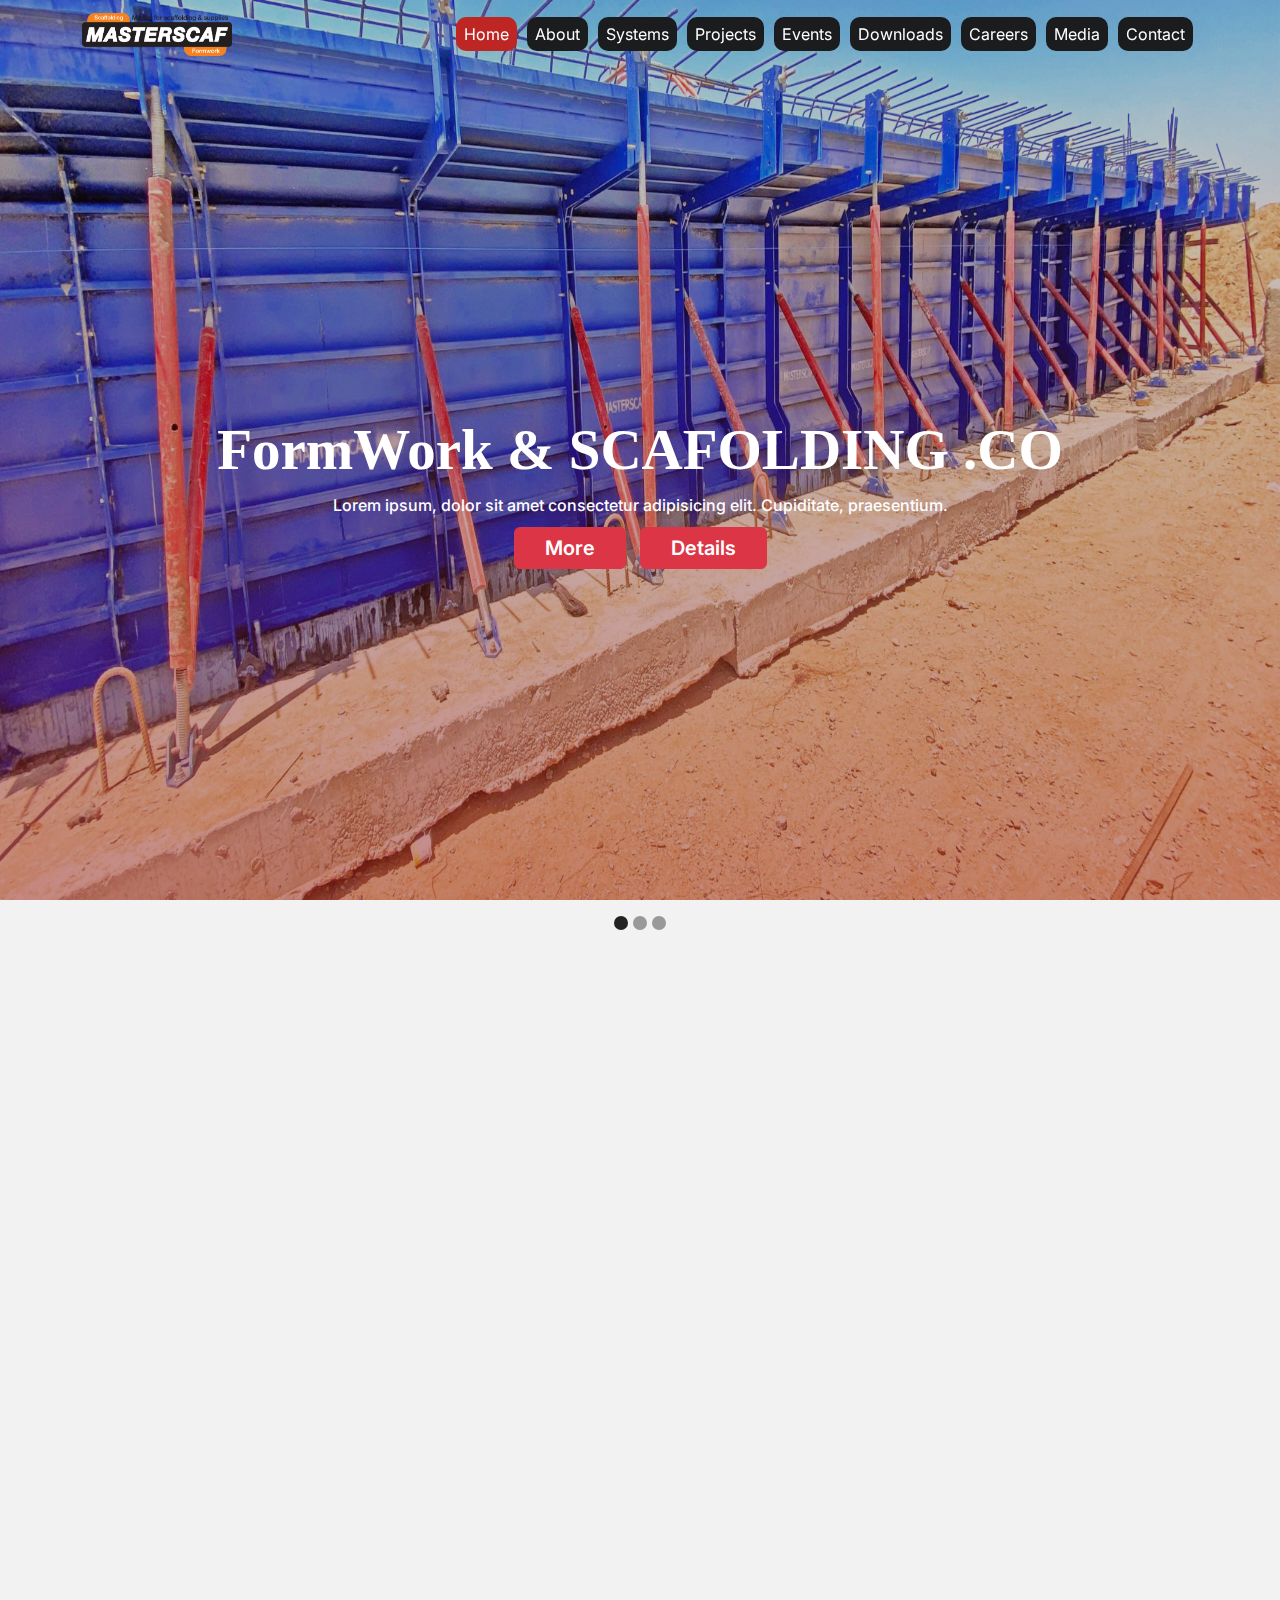
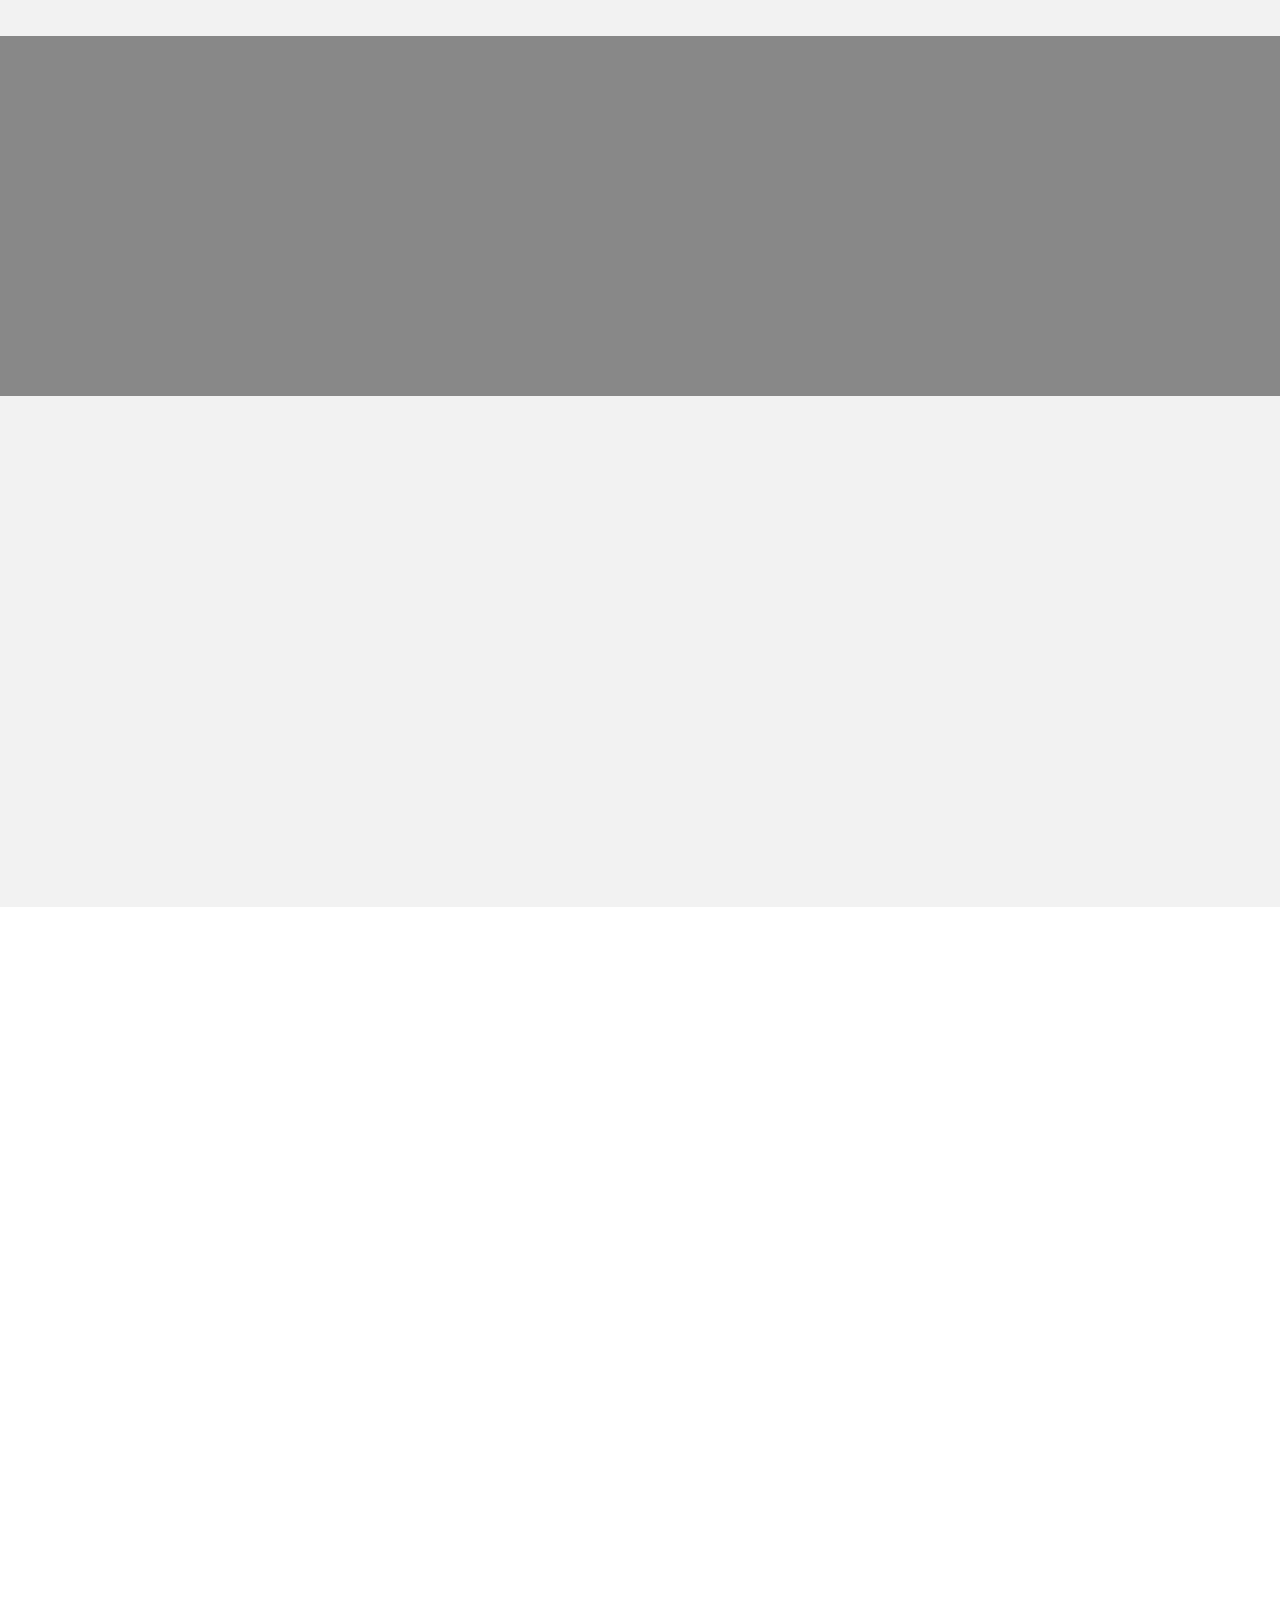
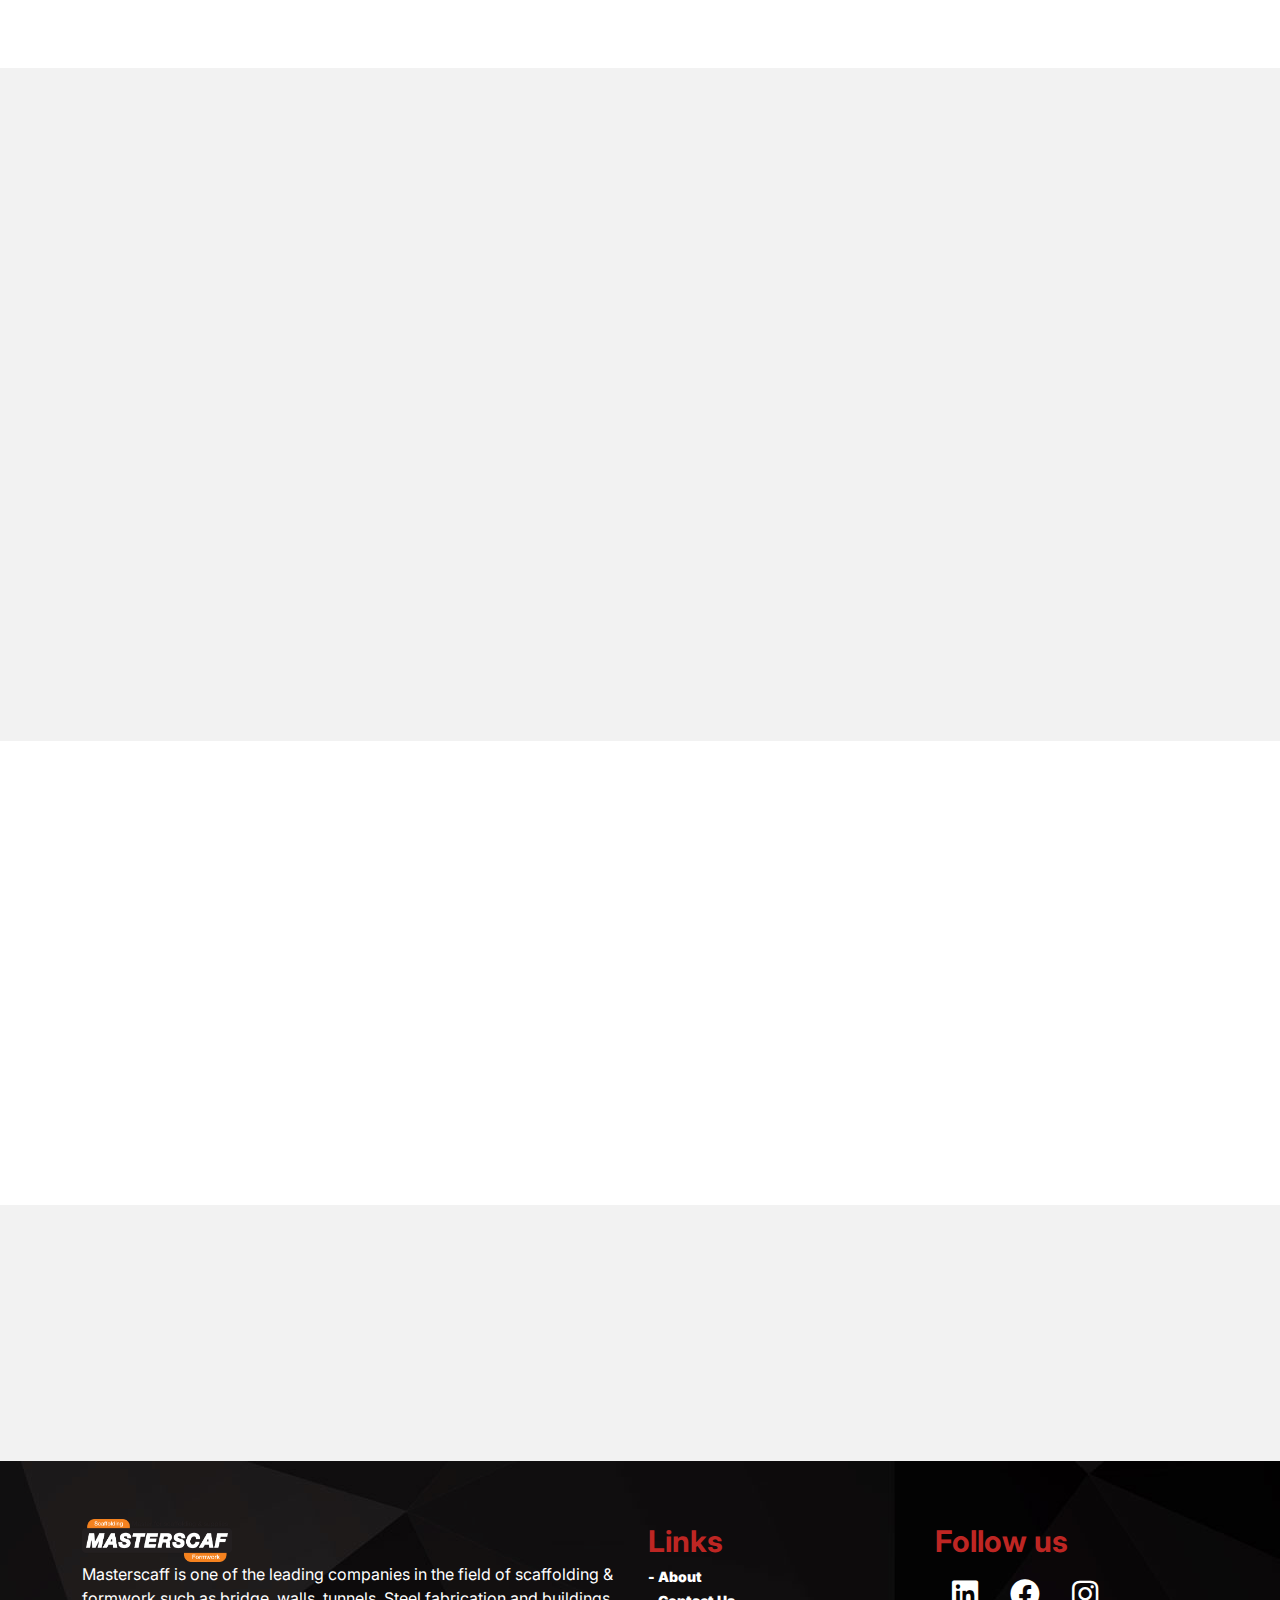
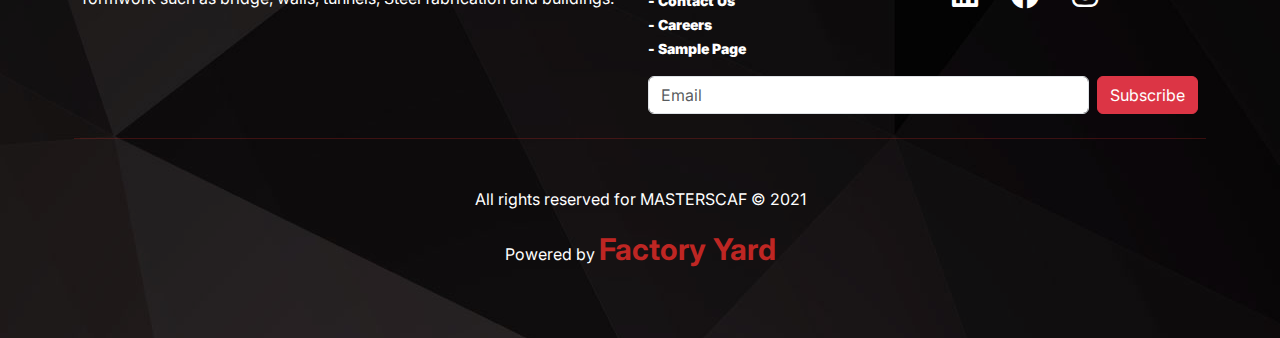
==== index.html @ 2e9b867d "first-" ====
<!DOCTYPE html>
<html lang="en">

<head>
  <meta charset="UTF-8" />

  <meta name="viewport" content="width=device-width, initial-scale=1.0" />

  <title>Masterscaff</title>
  <link rel="icon" href="image/logo.png">
  <link
    href="https://fonts.googleapis.com/css2?family=Amatic+SC:wght@400;700&family=Inter:wght@300;400;500;600;700;800&display=swap"
    rel="stylesheet" />
  <link rel="stylesheet" href="css/all.css" />
  <link rel="stylesheet" href="css/normaliz.css" />
  <link rel="stylesheet" href="css/skitter.css">
  <link rel="stylesheet" href="css/owl.carousel.css">
  <link rel="stylesheet" href="css/owl.theme.default.css">
  <link rel="stylesheet" href="css/animate.css">
  <link rel="stylesheet" href="css/bootstrap.min.css" />
  <link rel="stylesheet" href="css/hover-min.css">
  <link rel="stylesheet" href="https://cdnjs.cloudflare.com/ajax/libs/animate.css/4.1.1/animate.min.css" />

  <link rel="stylesheet" href="scss/index.css">

</head>

<body>
  <!-- ============ Navbar ================ -->

  <nav id="navbar"
    class="navbar navbar-expand-lg position-fixed start-0 end-0  wow animate__animated animate__fadeInDown  animate__slow"
    data-wow-duration="2s" data-wow-delay="0.0.5s">
    <div class="container">
      <a class="navbar-brand" href="index.html">
        <img src="image/logo.png" alt="logo" class="logo ">
      </a>
      <button class="navbar-toggler" type="button" data-bs-toggle="collapse" data-bs-target="#navbarSupportedContent"
        aria-controls="navbarSupportedContent" aria-expanded="false" aria-label="Toggle navigation">
        <span class=" "><i class="fa-solid fa-bars"></i></span>
      </button>
      <div class="collapse navbar-collapse" id="navbarSupportedContent">
        <ul class="navbar-nav ms-auto  mb-lg-0">
          <li class="nav-item">
            <a class="nav-link active bg-active" aria-current="page" href="#">Home</a>
          </li>
          <li class="nav-item">
            <a class="nav-link" href="about.html">About</a>
          </li>
          <li class="nav-item">
            <a class="nav-link" href="systems.html">Systems</a>
          </li>
          <li class="nav-item">
            <a class="nav-link" href="projects.html">Projects</a>
          </li>
          <li class="nav-item">
            <a class="nav-link" href="#">Events</a>
          </li>
          <li class="nav-item">
            <a class="nav-link" href="#">Downloads</a>
          </li>
          <li class="nav-item">
            <a class="nav-link" href="#">Careers</a>
          </li>
          <li class="nav-item">
            <a class="nav-link" href="#">Media</a>
          </li>
          <li class="nav-item">
            <a class="nav-link" href="contact.html">Contact</a>
          </li>


        </ul>

      </div>
    </div>
  </nav>

  <!-- ============ Header ================ -->
  <header>
    <div class="home">

      <div class="skitter skitter-large w-100 wow fadeIn " data-wow-delay="0.1s">
        <ul>
          <li>
            <a href="#cut"><img src="image/slider1.jpg" alt="slider1" class="cut " /></a>
            <div class="label_text py-5 ">
              <h3 class="text-white"> FormWork & SCAFOLDING .CO</h3>
              <span>Lorem ipsum, dolor sit amet consectetur adipisicing elit. Cupiditate, praesentium.</span>
              <div class="btns">
                <button class="btn btn-danger">More</button>
                <button class="btn btn-danger">Details</button>
              </div>

            </div>
          </li>
          <li>
            <a href="#swapBlocks"><img src="image/slider2.jpg" class="swapBlocks" alt="slider2" /></a>
            <div class="label_text py-5">
              <h3 class="text-white">FormWork & SCAFOLDING .CO</h3>
              <span>Lorem ipsum, dolor sit amet consectetur adipisicing elit. Cupiditate, praesentium.</span>
              <div class="btns">
                <button class="btn btn-danger">More</button>
                <button class="btn btn-danger">Details</button>
              </div>
            </div>
          </li>
          <li>
            <a href="#swapBarsBack"><img src="image/slider3.jpg" class="swapBarsBack" alt="slider3" /></a>
            <div class="label_text py-5">
              <h3 class="text-white">FormWork & SCAFOLDING .CO</h3>
              <span>Lorem ipsum, dolor sit amet consectetur adipisicing elit. Cupiditate, praesentium.</span>
              <div class="btns">
                <button class="btn btn-danger">More</button>
                <button class="btn btn-danger">Details</button>
              </div>
            </div>
          </li>
        </ul>
      </div>
    </div>
  </header>

  <!-- ============ About ================ -->
  <section class="about">
    <div class="container">
      <div class="row">
        <div class="col-lg-7 wow slideInLeft">
          <div class="about-info shadow  wow animate__animated animate__fadeInTopLeft  animate__slow ">
            <div class=" about-title my-5">

              <h4 class="">FORMWORK & SCAFFOLDING </h4>
              <h4>MASTERSCAF CO.</h4>
            </div>
            <p> Masterscaff is one of the leading companies in the field of scaffolding & formwork such as bridge,
              walls,
              tunnels, Steel fabrication and buildings. Masterscaff was established since 1998 and focus on meeting the
              demands of customers and construction companies of scaffolding and & formwork . Masterscaff is always keen
              on
              quality in its products as it is certified as a quality certificate.
              Scope of Work : Design, Development, Manufacture and installation of shuttering and formwork. Design,
              Development and prefabrication of steel buildings. Development Manufacture and installation of storage
              system,
              shoring and scaffolding. Renting of formwork, shoring and scaffolding and all
              scaffolding and accessories</p>
          </div>
        </div>
        <div
          class=" col-lg-5 d-flex justify-content-center align-items-center wow animate__animated animate__fadeInTopRight animate__slow ">
          <div class=" image hvr-wobble-to-top-right ">
            <div class=" before-img">

              <img src="image/about.jpg" alt="polivardo Buliging " class="w-100 ">
            </div>
          </div>
        </div>
      </div>
    </div>
    <!-- details -->

    <div class="details">
      <div class="details-layout">

        <div class="container">

          <div class="row g-3 ">
            <div
              class="col-12 col-6 col-md-3  text-center wow animate__animated animate__rotateInDownLeft  animate__slow ">
              <div class="details-info hvr-wobble-vertical">
                <i class="fa-solid fa-diagram-project hvr-wobble-vertical"></i>
                <span class="num" data-val="1500">000</span>
                <p>Projects</p>
              </div>
            </div>

            <div class="col-12 col-6 col-md-3  text-center wow animate__animated animate__fadeInDown  animate__slow ">
              <div class="details-info hvr-wobble-vertical  ">
                <i class="fa-regular hvr-wobble-vertical fa-building"></i> <span class="num" data-val="250"></span>
                <p>Clients</p>
              </div>
            </div>

            <div class="col-12 col-6 col-md-3  text-center wow animate__animated animate__fadeInDown  animate__slow ">
              <div class="details-info hvr-wobble-vertical">
                <i class="fa-solid fa-calendar-days hvr-wobble-vertical"></i> <span class="num" data-val="15"></span>
                <p>Events</p>
              </div>
            </div>


            <div
              class="col-12 col-6 col-md-3  text-center wow animate__animated animate__rotateInDownRight  animate__slow ">
              <div class="details-info hvr-wobble-vertical">
                <i class="fa-solid fa-code hvr-wobble-vertical"></i>
                <span class="num" data-val="400"></span>
                <p>workers</p>
              </div>
            </div>


          </div>
        </div>



      </div>


    </div>
    <!-- end details -->
    <div class="info">
      <div class="container">
        <div class="row gy-2">
          <div class="col-lg-6 my-2  wow animate__animated animate__zoomInLeft  animate__slow">
            <div class="card">

              <div class="circle"></div>
              <div class="circle"></div>
              <div class="card-inner">
                <img src="image/info.jpg " class="w-100 rounded-circle" alt="">
              </div>
            </div>


          </div>

          <div class="col-lg-6 wow animate__animated animate__zoomInRight  animate__slow">
            <div class="detalis-info">
              <h4> CHAIRMAN MESSAGE </h4>
              <p>Masterscaff was established in 1998 and was working in the field of scaffolding only and with Light
                frame
                system, then the Cuplock system was developed and in 2005 Shorbrace system was introduced, through
                which
                bridges projects are worked.
                In 2009, the metal formwork system was introduced, which is represented in the systems of walls,
                slaps,
                columns and bridges system in general to meet the needs of the market</p>
              <span>DR.MOHAMED MANSOUR</span>

            </div>
          </div>
        </div>
      </div>

    </div>
  </section>





  <!-- ============ sectio-project ================ -->

  <section class="sectio-project">
    <div class="container">
      <div class="heading p-5 wow heartBeat">

        <h1 class="specail_h1 wow swing  " data-wow-delay="0.7">OUR <span class="bg-heaing">PROJECTS</span> </h1>
      </div>
      <div class="row g-2">
        <div class="col-md-6  col-lg-4  ">
          <div
            class="image  position-relative overflow-hidden rounded-5 wow animate__animated animate__fadeInTopLeft animate__slow">
            <div class="layout">
              <p> polivardo Buliging </p>
            </div>
            <img src="image/1.jpg " class="w-100 rounded-2 img" alt="polivardo Buliging    ">
          </div>
        </div>

        <div class="col-md-6  col-lg-4 ">
          <div
            class="image position-relative overflow-hidden rounded-5  wow animate__animated animate__zoomInDown animate__slow">
            <div class="layout">
              <p> polivardo Buliging </p>
            </div>
            <img src="image/2.jpg " class="w-100 rounded-2 img" alt="polivardo Buliging      ">
          </div>
        </div>


        <div class="col-md-6  col-lg-4 ">
          <div
            class="image position-relative overflow-hidden rounded-5 wow animate__animated animate__fadeInTopRight animate__slow">
            <div class="layout">
              <p> Aure Project CFC </p>
            </div>
            <img src="image/3.jpg " class="w-100 rounded-2 img" alt="Aure Project CFC  ">
          </div>
        </div>



        <div class="col-md-6  col-lg-4 ">
          <div
            class="image position-relative overflow-hidden rounded-5 wow animate__animated animate__slideInLeft animate__slow">
            <div class=" layout">
              <p> CBd in New Adminstarative </p>
            </div>
            <img src="image/4.jpg " class="w-100 rounded-2 img" alt="CBd in New Adminstarative    ">
          </div>
        </div>


        <div class="col-md-6  col-lg-4 wow animate__animated animate__zoomInDown animate__slow">
          <div class="image position-relative ">
            <div class="layout">
              <p> New Admiministarative</p>
            </div>
            <img src="image/5.jpg " class="w-100 rounded-2 img" alt="New Admiministarative   ">
          </div>
        </div>

        <div class="col-md-6  col-lg-4 ">
          <div class="image position-relative overflow-hidden rounded-5">
            <div class="layout">
              <p> Abu Rawash Water </p>
            </div>
            <img src="image/6.jpg "
              class="w-100 rounded-2 img wow animate__animated animate__slideInRight animate__slow"
              alt="Abu Rawash Water     " data-wow-delay="0.5s">
          </div>
        </div>
      </div>
    </div>

    <div
      class="infoo d-none d-flex align-items-center justify-content-center position-fixed bg-dark bg-opacity-50 top-0 bottom-0 start-0 end-0">
      <div class="imgHtml p-1 position-relative imgHtml d-flex justify-content-between align-items-center">
        <i class="close fa-solid fa-xmark position-absolute top-0 end-0 p-2"></i>
        <i class="left fa-solid fa-left-long"></i>
        <i class="right fa-solid fa-right-long"></i>
      </div>
    </div>
  </section>

  <!-- ============ Events ================ -->

  <section class="sectio-event">
    <div class="container">
      <div class="heading p-5">

        <h1 class="specail_h1 wow swing  " data-wow-delay="0.7">OUR <span class="bg-heaing">EVENTS</span></h1>
      </div>
      <div class="row">
        <div class="col-md-4 mb-5   ">
          <div class="box-event wow slideInLeft " data-wow-delay="0.5s">
            <div class="image">
              <img src="image/Events1.jpg" alt="Big5 Egypt 2019  " class="img-fluid">
            </div>
            <div class="text-port p-4">
              <h5>Big5 Egypt 2019</h5>
              <a href="#">Read More</a>

            </div>


          </div>
        </div>
        <div class="col-md-4 mb-5  wow bounceInDown " data-wow-delay="0.5s">
          <div class="box-event  ">
            <div class="image">
              <img src="image/Events2.jpg" alt="Big5 Kenya 2019   " class="img-fluid">
            </div>
            <div class="text-port p-4">
              <h5>Big5 Kenya 2019</h5>
              <a href="#">Read More</a>

            </div>
          </div>
        </div>
        <div class="col-md-4 mb-5  ">
          <div class="box-event  wow slideInRight " data-wow-delay="0.5s">
            <div class=" image">
              <img src="image/Events3.jpg" alt="Big5 Kenya 2019   " class="img-fluid">
            </div>
            <div class="text-port p-4">
              <h5> Egypt Petr 2020</h5>
              <a href="#">Read More</a>

            </div>
          </div>
        </div>



      </div>
    </div>
  </section>



  <!-- ============ Clients ================ -->

  <section class="clients">

    <div class="container py-5 ">
      <div class="heading p-5">

        <h1 class="specail_h1 wow swing  " data-wow-delay="0.7">OUR <span class="bg-heaing">CLIENTS</span></h1>
      </div>
      <div class="owl-carousel wow animate__animated animate__zoomIn animate__slow " data-wow-delay="0.5s">
        <div class="item  p-2 ">
          <img src="image/cam1.jpg" class="w-50" alt="clients">
        </div>
        <div class="item  p-2">
          <img src="image/cam2.png" class="w-50" alt="clients">
        </div>
        <div class="item  p-2">
          <img src="image/cam3.png" class="w-50" alt="clients">
        </div>
        <div class="item  p-2">
          <img src="image/cam4.jpg" class="w-50" alt="clients">
        </div>
        <div class="item p-2 ">
          <img src="image/cam5.jpg" class="w-50" alt="clients">
        </div>

      </div>
    </div>
  </section>

  <!-- ============ Contact ================ -->
  <div class="contact">
    <div class="container">
      <div class="row g-4">
        <div class="col-md-6 wow fadeIn " data-wow-delay="0.5s">
          <div class="d-flex align-items-center bg-white p-2">
            <div class="icon mx-1">
              <i class="fa-solid fa-location-dot"></i>
            </div>
            <span class="mx-3">Industrial Obour city Zone B,C No 27001, Cairo , Egypt</span>

          </div>
        </div>
        <div class="col-md-6 wow slideInRight " data-wow-delay="0.5s">
          <div class="d-flex align-items-center bg-white p-2">
            <div class="icon mx-1">
              <i class="fa-brands fa-whatsapp"></i>
            </div>
            <span class="mx-3">01066653500</span>

          </div>
        </div>
        <div class="col-md-6 wow slideInLeft " data-wow-delay="0.5s">
          <div class="d-flex align-items-center bg-white p-2">
            <div class="icon mx-1">
              <i class="fa-solid fa-phone"></i>
            </div>
            <span class="mx-3">01066653500</span>

          </div>
        </div>
        <div class="col-md-6 wow fadeIn " data-wow-delay="0.5s">
          <div class="d-flex align-items-center bg-white p-2">
            <div class="icon mx-1">
              <i class="fa-regular fa-envelope"></i>
            </div>
            <a href="mailto.info@masterscaf.com
            marketing@masterscaf.com" class="mx-3">infomasterscaf.com
              marketingmasterscaf.com </a>

          </div>
        </div>
      </div>
    </div>
  </div>

  <!-- ============ Footer ================ -->
  <footer>
    <div class="layout">
      <div class="container">
        <div class="row g-3 row-footer">
          <!--  -->
          <div class="col-md-6  py-2">
            <div class="text">
              <img src="image/logo.png" class="logo" alt="">
              <p>Masterscaff is one of the leading companies in the field of scaffolding & formwork such as bridge,
                walls,
                tunnels, Steel fabrication and buildings.</p>

            </div>
          </div>
          <!--  -->
          <div class="col-md-6  py-2">
            <div class="row  ">
              <!--  -->
              <div class="col-6">
                <span>Links</span>

                <div class="col-12">

                  <a href="#"> - About</a>
                </div>
                <div class="col-12">

                  <a href="#"> - Contact Us</a>
                </div>
                <div class="col-12">

                  <a href="#"> - Careers</a>
                </div>
                <div class=" col-12">
                  <a href="#"> - Sample Page</a>

                </div>
              </div>
              <!--  -->
              <div class="col-6">
                <span> Follow us</span>
                <div class="social d-flex justify-content-center flex-column">
                  <div class="all-social d-flex ">
                    <div class="icon">
                      <i class="fa-brands fa-linkedin"></i>
                    </div>
                    <div class="icon">
                      <i class="fa-brands fa-facebook"></i>
                    </div>
                    <div class="icon">
                      <i class="fa-brands fa-instagram"></i>
                    </div>
                  </div>
                </div>
              </div>
              <!--  -->
              <div class="d-flex gap-2 my-3">
                <input type="email" placeholder="Email" class="form-control">
                <button class="btn btn-danger ">Subscribe</button>
              </div>
            </div>
          </div>
        </div>
        <!-- =======////========= -->
        <div class="row mt-5 text-center">
          <p>All rights reserved for MASTERSCAF © 2021</p>
          <p> Powered by <span class="bg-heaing">Factory Yard </span> </p>
        </div>
      </div>
    </div>
  </footer>
  <script src="JS/code.jquery.com_jquery-3.7.0.min.js"></script>
  <script src="JS/bootstrap.bundle.min.js"></script>
  <script src="JS/owl.carousel.min.js"></script>
  <script src="JS/jquery.easing.1.3.js"></script>
  <script src="JS/jquery.skitter.min.js"></script>
  <script src="JS/wow.min.js"></script>
  <script src="JS/main.js"></script>
  <script>
    new WOW().init();

  </script>
</body>

</html>
---- css/normaliz.css ----
/*! normalize.css v8.0.1 | MIT License | github.com/necolas/normalize.css */

/* Document
   ========================================================================== */

/**
 * 1. Correct the line height in all browsers.
 * 2. Prevent adjustments of font size after orientation changes in iOS.
 */

html {
  line-height: 1.15; /* 1 */
  -webkit-text-size-adjust: 100%; /* 2 */
}

/* Sections
     ========================================================================== */

/**
   * Remove the margin in all browsers.
   */

body {
  margin: 0;
}

/**
   * Render the `main` element consistently in IE.
   */

main {
  display: block;
}

/**
   * Correct the font size and margin on `h1` elements within `section` and
   * `article` contexts in Chrome, Firefox, and Safari.
   */

h1 {
  font-size: 2em;
  margin: 0.67em 0;
}

/* Grouping content
     ========================================================================== */

/**
   * 1. Add the correct box sizing in Firefox.
   * 2. Show the overflow in Edge and IE.
   */

hr {
  box-sizing: content-box; /* 1 */
  height: 0; /* 1 */
  overflow: visible; /* 2 */
}

/**
   * 1. Correct the inheritance and scaling of font size in all browsers.
   * 2. Correct the odd `em` font sizing in all browsers.
   */

pre {
  font-family: monospace, monospace; /* 1 */
  font-size: 1em; /* 2 */
}

/* Text-level semantics
     ========================================================================== */

/**
   * Remove the gray background on active links in IE 10.
   */

a {
  background-color: transparent;
}

/**
   * 1. Remove the bottom border in Chrome 57-
   * 2. Add the correct text decoration in Chrome, Edge, IE, Opera, and Safari.
   */

abbr[title] {
  border-bottom: none; /* 1 */
  text-decoration: underline; /* 2 */
  text-decoration: underline dotted; /* 2 */
}

/**
   * Add the correct font weight in Chrome, Edge, and Safari.
   */

b,
strong {
  font-weight: bolder;
}

/**
   * 1. Correct the inheritance and scaling of font size in all browsers.
   * 2. Correct the odd `em` font sizing in all browsers.
   */

code,
kbd,
samp {
  font-family: monospace, monospace; /* 1 */
  font-size: 1em; /* 2 */
}

/**
   * Add the correct font size in all browsers.
   */

small {
  font-size: 80%;
}

/**
   * Prevent `sub` and `sup` elements from affecting the line height in
   * all browsers.
   */

sub,
sup {
  font-size: 75%;
  line-height: 0;
  position: relative;
  vertical-align: baseline;
}

sub {
  bottom: -0.25em;
}

sup {
  top: -0.5em;
}

/* Embedded content
     ========================================================================== */

/**
   * Remove the border on images inside links in IE 10.
   */

img {
  border-style: none;
}

/* Forms
     ========================================================================== */

/**
   * 1. Change the font styles in all browsers.
   * 2. Remove the margin in Firefox and Safari.
   */

button,
input,
optgroup,
select,
textarea {
  font-family: inherit; /* 1 */
  font-size: 100%; /* 1 */
  line-height: 1.15; /* 1 */
  margin: 0; /* 2 */
}

/**
   * Show the overflow in IE.
   * 1. Show the overflow in Edge.
   */

button,
input {
  /* 1 */
  overflow: visible;
}

/**
   * Remove the inheritance of text transform in Edge, Firefox, and IE.
   * 1. Remove the inheritance of text transform in Firefox.
   */

button,
select {
  /* 1 */
  text-transform: none;
}

/**
   * Correct the inability to style clickable types in iOS and Safari.
   */

button,
[type="button"],
[type="reset"],
[type="submit"] {
  -webkit-appearance: button;
}

/**
   * Remove the inner border and padding in Firefox.
   */

button::-moz-focus-inner,
[type="button"]::-moz-focus-inner,
[type="reset"]::-moz-focus-inner,
[type="submit"]::-moz-focus-inner {
  border-style: none;
  padding: 0;
}

/**
   * Restore the focus styles unset by the previous rule.
   */

button:-moz-focusring,
[type="button"]:-moz-focusring,
[type="reset"]:-moz-focusring,
[type="submit"]:-moz-focusring {
  outline: 1px dotted ButtonText;
}

/**
   * Correct the padding in Firefox.
   */

fieldset {
  padding: 0.35em 0.75em 0.625em;
}

/**
   * 1. Correct the text wrapping in Edge and IE.
   * 2. Correct the color inheritance from `fieldset` elements in IE.
   * 3. Remove the padding so developers are not caught out when they zero out
   *    `fieldset` elements in all browsers.
   */

legend {
  box-sizing: border-box; /* 1 */
  color: inherit; /* 2 */
  display: table; /* 1 */
  max-width: 100%; /* 1 */
  padding: 0; /* 3 */
  white-space: normal; /* 1 */
}

/**
   * Add the correct vertical alignment in Chrome, Firefox, and Opera.
   */

progress {
  vertical-align: baseline;
}

/**
   * Remove the default vertical scrollbar in IE 10+.
   */

textarea {
  overflow: auto;
}

/**
   * 1. Add the correct box sizing in IE 10.
   * 2. Remove the padding in IE 10.
   */

[type="checkbox"],
[type="radio"] {
  box-sizing: border-box; /* 1 */
  padding: 0; /* 2 */
}

/**
   * Correct the cursor style of increment and decrement buttons in Chrome.
   */

[type="number"]::-webkit-inner-spin-button,
[type="number"]::-webkit-outer-spin-button {
  height: auto;
}

/**
   * 1. Correct the odd appearance in Chrome and Safari.
   * 2. Correct the outline style in Safari.
   */

[type="search"] {
  -webkit-appearance: textfield; /* 1 */
  outline-offset: -2px; /* 2 */
}

/**
   * Remove the inner padding in Chrome and Safari on macOS.
   */

[type="search"]::-webkit-search-decoration {
  -webkit-appearance: none;
}

/**
   * 1. Correct the inability to style clickable types in iOS and Safari.
   * 2. Change font properties to `inherit` in Safari.
   */

::-webkit-file-upload-button {
  -webkit-appearance: button; /* 1 */
  font: inherit; /* 2 */
}

/* Interactive
     ========================================================================== */

/*
   * Add the correct display in Edge, IE 10+, and Firefox.
   */

details {
  display: block;
}

/*
   * Add the correct display in all browsers.
   */

summary {
  display: list-item;
}

/* Misc
     ========================================================================== */

/**
   * Add the correct display in IE 10+.
   */

template {
  display: none;
}

/**
   * Add the correct display in IE 10.
   */

[hidden] {
  display: none;
}
---- css/skitter.css ----
.skitter{position:relative;max-width:800px;height:300px;background:black}.skitter.with-dots{margin-bottom:60px}.skitter.with-thumbs{margin-bottom:60px}.skitter>a img,.skitter>img{max-width:none}.skitter ul{display:none}.skitter .container_skitter{overflow:hidden;position:relative}.skitter .container_skitter .image_main{width:100%}.skitter .image{overflow:hidden}.skitter .image>a img,.skitter .image>img{width:100%;display:none}.skitter .box_clone{position:absolute;top:0;left:0;width:100px;overflow:hidden;display:none;z-index:20}.skitter .box_clone img{position:absolute;top:0;left:0;z-index:20}.skitter .prev_button{position:absolute;top:50%;left:35px;transform:translateY(-50%);z-index:152;width:42px;height:42px;overflow:hidden;text-indent:-9999em;transition:all 0.2s}.skitter .next_button{position:absolute;top:50%;right:35px;transform:translateY(-50%);z-index:152;width:42px;height:42px;overflow:hidden;text-indent:-9999em;transition:all 0.2s}.skitter .prev_button:hover,.skitter .next_button:hover{opacity:0.5}.skitter .info_slide{position:absolute;top:15px;left:15px;z-index:100;background-color:#000;color:#fff;font:bold 11px arial;padding:5px 0 5px 5px;border-radius:5px;opacity:0.75}.skitter .info_slide .image_number{background-color:#333;float:left;padding:2px 10px;margin:0 5px 0 0;cursor:pointer;border-radius:2px;transition:all 0.2s}.skitter .info_slide .image_number:hover{background-color:#000}.skitter .info_slide .image_number.image_number_select{background-color:#ccc;color:black}.skitter .container_thumbs{position:relative;overflow:hidden;height:50px}.skitter .info_slide_thumb{height:50px;border-radius:0;overflow:hidden;top:auto;top:0;left:0;padding:0;opacity:1.0}.skitter .info_slide_thumb .image_number{overflow:hidden;width:100px;height:50px;position:relative;margin:0;padding:0;border-radius:0;background-size:cover;background-position:center center}.skitter .info_slide_thumb .image_number.image_number_select{opacity:.4}.skitter .box_scroll_thumbs{padding:0}.skitter .box_scroll_thumbs .scroll_thumbs{position:absolute;bottom:60px;left:50px;background-color:#ccc;width:200px;height:10px;overflow:hidden;text-indent:-9999em;z-index:101;cursor:pointer;border:0px solid #333}.skitter .info_slide_dots{position:absolute;bottom:-40px;z-index:151;padding:5px 0 5px 5px;border-radius:50px}.skitter .info_slide_dots .image_number{background-color:#999;float:left;margin:0 5px 0 0;cursor:pointer;border-radius:50px;width:14px;height:14px;text-indent:-9999em;overflow:hidden;transition:all 0.2s}.skitter .info_slide_dots .image_number:hover{background-color:#777}.skitter .info_slide_dots .image_number.image_number_select{background-color:#222}.loading{position:absolute;top:50%;right:50%;z-index:10000;margin:-16px -16px;color:#fff;text-indent:-9999em;overflow:hidden;width:32px;height:32px}.label_skitter{z-index:150;position:absolute;bottom:0px;left:0px;display:none;z-index:150;position:absolute;bottom:0px;left:0px;display:none;background:linear-gradient(transparent, #000);width:100%}.label_skitter p{color:#fff;padding:10px;margin:0;font-size:14px}.progressbar{background-color:#000;position:absolute;top:5px;left:15px;height:5px;width:200px;z-index:99;border-radius:20px}.preview_slide{display:none;position:absolute;z-index:152;bottom:30px;left:-40px;width:100px;height:100px;background-color:#fff;border:1px solid #222;box-shadow:rgba(0,0,0,0.7) 2px 2px 5px;overflow:hidden}.preview_slide ul{height:100px;overflow:hidden;margin:0;padding:0;list-style:none;display:block;position:absolute;top:0;left:0}.preview_slide ul li{width:100px;height:100px;overflow:hidden;float:left;margin:0;padding:0;position:relative;display:block}.preview_slide ul li img{position:absolute;top:0;left:0;height:150px;width:auto}#overlay_skitter{position:absolute;top:0;left:0;width:100%;z-index:9998;opacity:1;background-color:#000}.skitter .focus_button{position:absolute;z-index:100;width:42px;height:42px;overflow:hidden;text-indent:-9999em;opacity:0;transition:all 0.2s}.skitter .play_pause_button{position:absolute;top:50%;left:50%;transform:translateX(-50%) translateY(-50%);z-index:151;width:42px;height:42px;overflow:hidden;text-indent:-9999em;opacity:0;transition:all 0.2s}.skitter .play_pause_button:hover{opacity:0.5}.skitter .focus_button:hover{opacity:0.5}.skitter .focus_button,.skitter .next_button,.skitter .prev_button,.skitter .play_pause_button{display:block;background:url("../images/skitter/sprite-default.png") no-repeat;background-size:84px auto}.skitter .next_button{background-position:-0px -42px;width:42px;height:42px}.skitter .prev_button{background-position:-42px -42px;width:42px;height:42px}.skitter .play_pause_button{background-position:-0px -0px;width:42px;height:42px}.skitter .play_pause_button.play_button{background-position:-0px -84px;width:42px;height:42px}.skitter .focus_button{background-position:-42px -0px;width:42px;height:42px;top:35px;left:35px}.skitter-clean .prev_button,.skitter-clean .next_button,.skitter-clean .play_pause_button,.skitter-clean .focus_button{display:block;background:url("../images/skitter/sprite-clean.png") no-repeat;background-size:47px auto}.skitter-clean .prev_button{background-position:0px 0px;width:47px;height:46px}.skitter-clean .next_button{background-position:0px -46px;width:47px;height:46px}.skitter-clean .play_pause_button{background-position:-0px -133px;width:41px;height:41px}.skitter-clean .play_pause_button.play_button{background-position:-0px -92px;width:41px;height:41px}.skitter-clean .focus_button{background-position:-0px -174px;width:41px;height:41px}.skitter-clean .info_slide{background-color:transparent}.skitter-clean .info_slide .image_number{background-color:#fff;box-shadow:rgba(0,0,0,0.2) 1px 1px 0;font-size:12px;font-weight:normal;color:#333}.skitter-clean .info_slide .image_number:hover{background-color:#ccc}.skitter-clean .info_slide .image_number.image_number_select{background-color:#111;color:#fff}.skitter-clean .info_slide_dots{background:rgba(0,0,0,0.07);box-shadow:rgba(0,0,0,0.3) 1px 1px 0}.skitter-clean .info_slide_dots .image_number{width:14px;height:14px;background-color:#999}.skitter-clean .info_slide_dots .image_number:hover{background-color:#333}.skitter-clean .info_slide_dots .image_number.image_number_select{background-color:#111}.skitter-clean .progressbar{top:5px;left:5px;background-color:#fff;box-shadow:rgba(0,0,0,0.5) 1px 1px 0}.skitter-minimalist .prev_button,.skitter-minimalist .next_button,.skitter-minimalist .play_pause_button,.skitter-minimalist .focus_button{display:block;background:url("../images/skitter/sprite-minimalist.png") no-repeat;background-size:24px auto}.skitter-minimalist .prev_button{background-position:-0px -0px;width:24px;height:28px}.skitter-minimalist .next_button{background-position:-0px -28px;width:24px;height:28px}.skitter-minimalist .play_pause_button{background-position:-0px -74px;width:18px;height:18px;transform:none;top:35px;left:35px}.skitter-minimalist .play_pause_button.play_button{background-position:-0px -56px;width:18px;height:18px}.skitter-minimalist .focus_button{background-position:-0px -92px;width:18px;height:18px;transform:none;top:35px;left:95px}.skitter-minimalist .info_slide{background-color:transparent}.skitter-minimalist .info_slide .image_number{background-color:#000;box-shadow:rgba(255,255,255,0.2) 1px 1px 0;font-size:12px;font-weight:normal;background-color:#999}.skitter-minimalist .info_slide .image_number:hover{background-color:#111}.skitter-minimalist .info_slide .image_number.image_number_select{background-color:#ccc}.skitter-minimalist .info_slide_dots .image_number{width:14px;height:14px;box-shadow:rgba(255,255,255,0.2) 1px 1px 0;background-color:#999}.skitter-minimalist .info_slide_dots .image_number:hover{background-color:#111}.skitter-minimalist .info_slide_dots .image_number.image_number_select{background-color:#ccc}.skitter-round .prev_button,.skitter-round .next_button,.skitter-round .play_pause_button,.skitter-round .focus_button{display:block;background:url("../images/skitter/sprite-round.png") no-repeat;background-size:47px auto}.skitter-round .prev_button{background-position:-0px -0px;width:23px;height:47px;left:-23px}.skitter-round .next_button{background-position:-23px -0px;width:23px;height:47px;right:-23px}.skitter-round .next_button:hover{opacity:1}.skitter-round .prev_button:hover{opacity:1}.skitter-round .play_pause_button{background-position:-0px -70px;width:47px;height:23px;top:0;left:24px;transform:none}.skitter-round .play_pause_button.play_button{background-position:-0px -47px;width:47px;height:23px}.skitter-round .focus_button{background-position:-0px -93px;width:47px;height:23px;top:0;left:82px;margin-top:0}.skitter-round .info_slide{background-color:transparent}.skitter-round .info_slide .image_number{background-color:#777;box-shadow:rgba(255,255,255,0.2) 1px 1px 0;font-size:12px;font-weight:normal}.skitter-round .info_slide .image_number:hover{background-color:#333}.skitter-round .info_slide .image_number.image_number_select{background-color:#111;color:white}.skitter-round .info_slide_dots .image_number{width:14px;height:14px;box-shadow:rgba(255,255,255,0.2) 1px 1px 0;background-color:#777}.skitter-round .info_slide_dots .image_number:hover{background-color:#333}.skitter-round .info_slide_dots .image_number.image_number_select{background-color:#111}.skitter-round .progressbar{top:-10px;left:0px;background-color:#333;box-shadow:rgba(255,255,255,0.3) 1px 1px 0}.skitter-square .play_pause_button,.skitter-square .next_button,.skitter-square .focus_button,.skitter-square .prev_button{display:block;background:url("../images/skitter/sprite-square.png") no-repeat;background-size:110px auto}.skitter-square .play_pause_button{background-position:-55px -0px;width:55px;height:55px;top:10px;left:10px;bottom:auto;right:auto;margin-top:0;transform:none}.skitter-square .play_pause_button.play_button{background-position:-0px -0px;width:55px;height:55px}.skitter-square .focus_button{background-position:-55px -55px;width:55px;height:55px;top:10px;left:65px;bottom:auto;right:auto;margin-top:0;transform:none}.skitter-square .next_button{background-position:-0px -55px;width:55px;height:55px;top:10px;left:auto;right:10px;margin:0;transform:none}.skitter-square .prev_button{background-position:-0px -110px;width:55px;height:55px;top:10px;left:auto;right:65px;margin:0;transform:none}.skitter-square .info_slide{background-color:transparent}.skitter-square .info_slide .image_number{background-color:#fff;box-shadow:rgba(0,0,0,0.2) 1px 1px 0;font-size:12px;font-weight:normal;color:#333}.skitter-square .info_slide .image_number:hover{background-color:#ccc}.skitter-square .info_slide .image_number.image_number_select{background-color:#111;color:#fff}.skitter-square .info_slide_dots .image_number{width:14px;height:14px;box-shadow:rgba(255,255,255,0.2) 1px 1px 0;background-color:#ccc}.skitter-square .info_slide_dots .image_number:hover{background-color:#999}.skitter-square .info_slide_dots .image_number.image_number_select{background-color:#555}.skitter-square .progressbar{top:0;left:0;width:100%;background-color:#fff;border-radius:0;height:2px}@media (max-width: 1024px){.skitter .info_slide_dots,.skitter .info_slide{display:none}}.skitter-spinner{padding:10px 12px;border-radius:100%;pointer-events:none;position:absolute;top:50%;left:50%;transform:translate(-50%, -50%)}.skitter-spinner .icon-sending{display:inline-block;animation:rotateMe 500ms linear infinite;border-radius:100%;border:2px solid white;border-bottom-color:transparent;width:20px;height:20px;vertical-align:top}@keyframes rotateMe{0%{transform:rotate(0deg)}100%{transform:rotate(360deg)}}
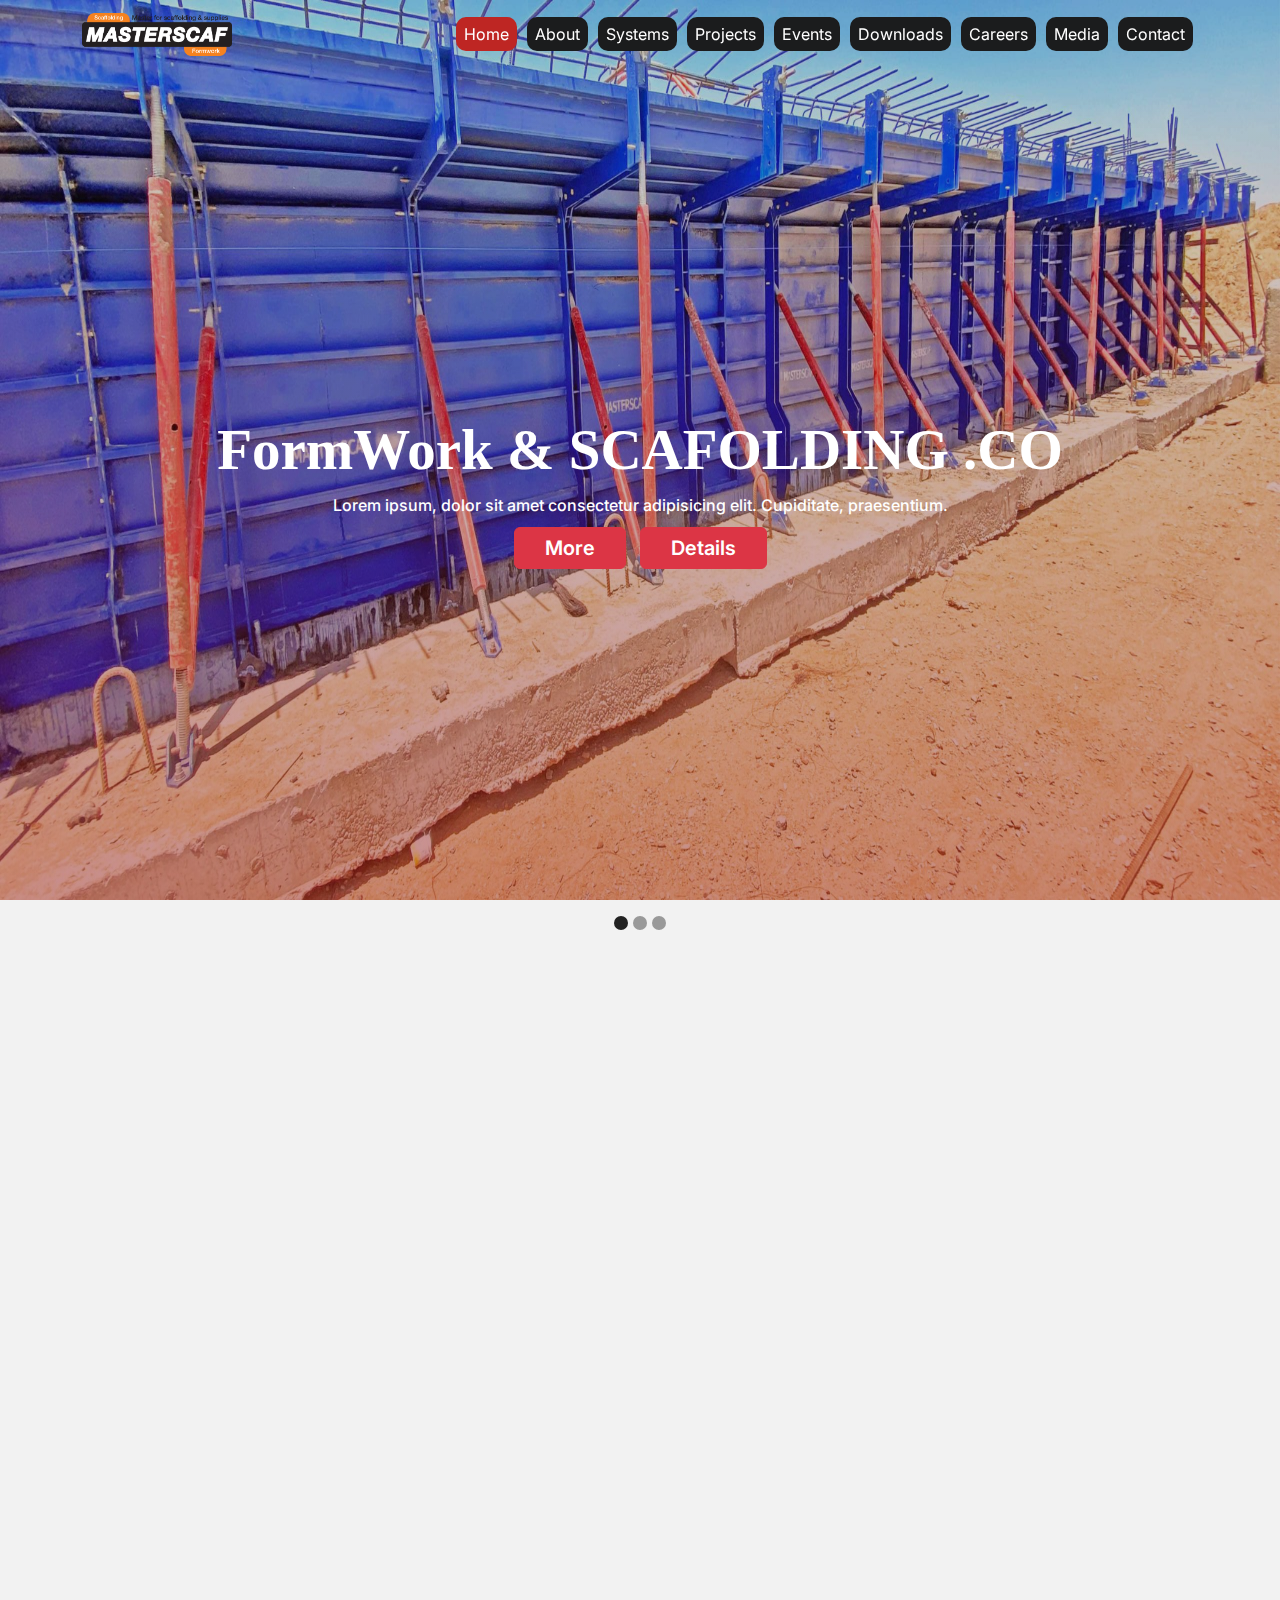
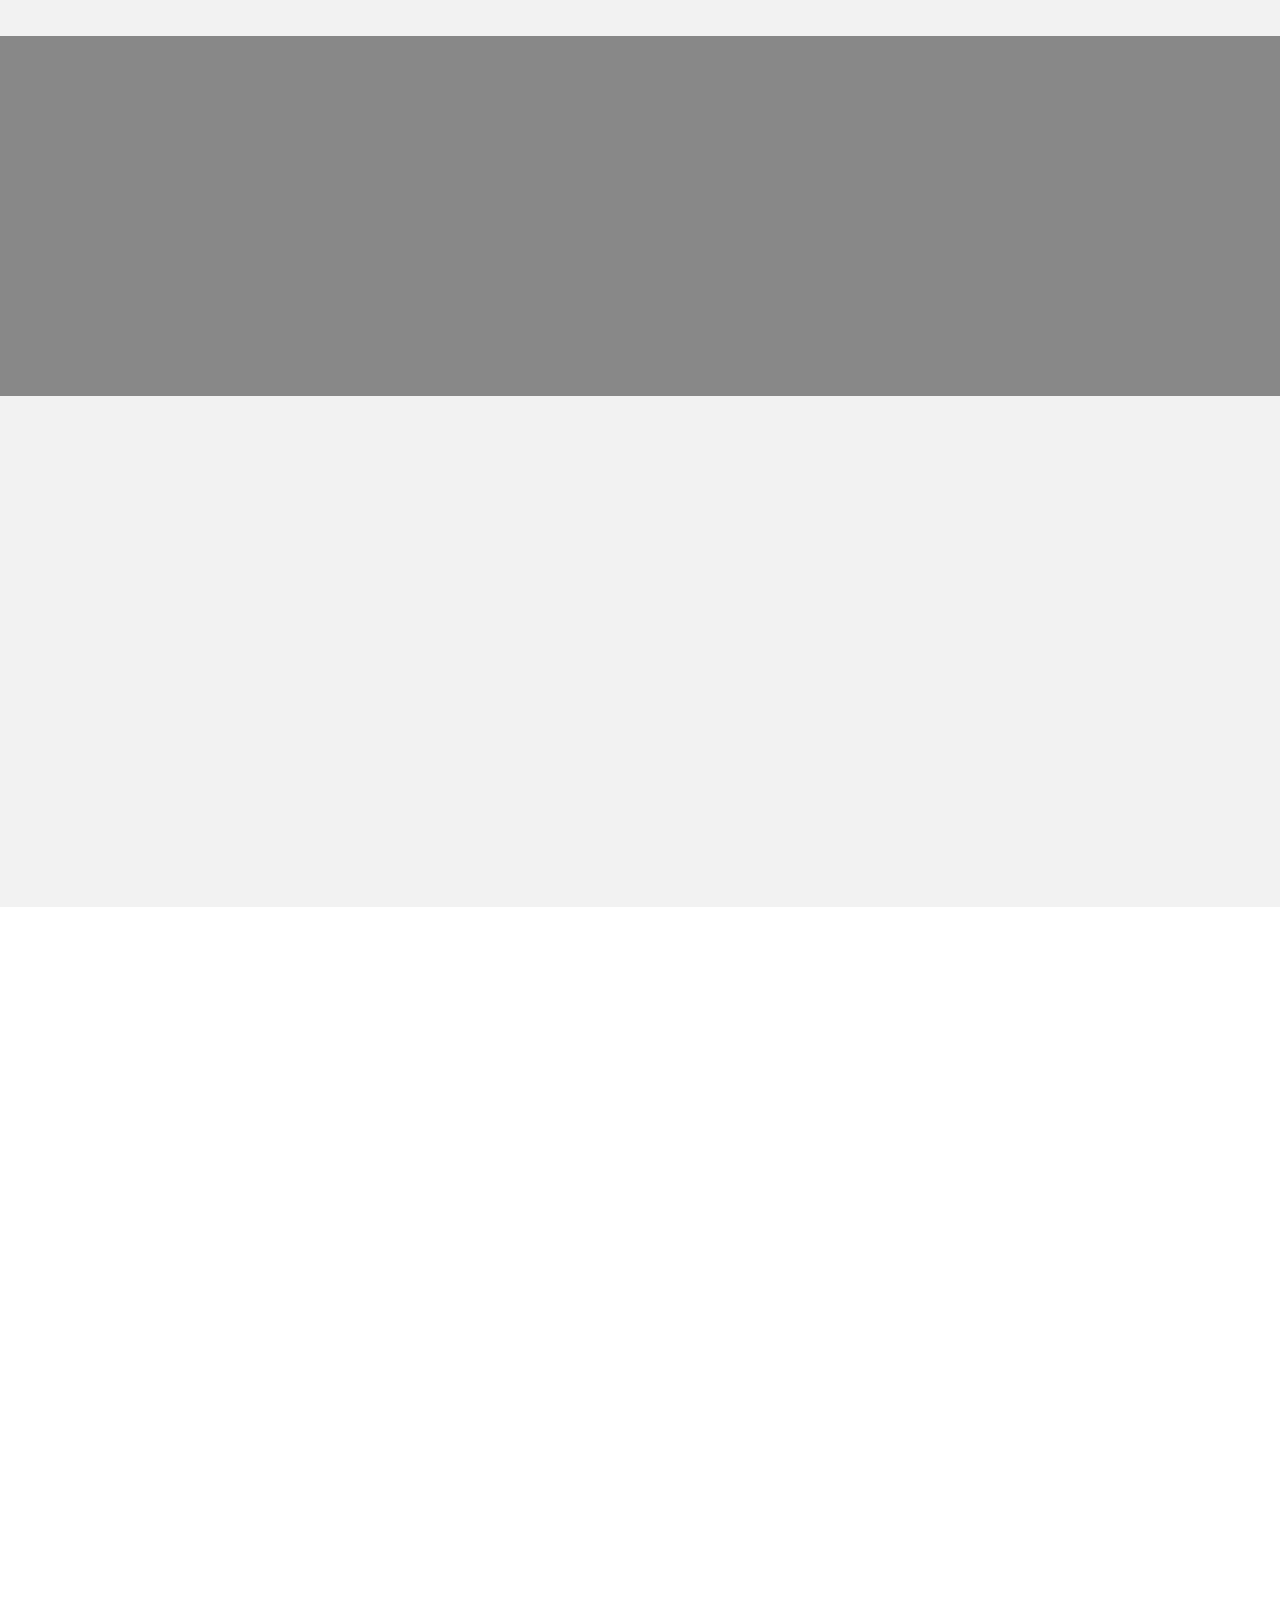
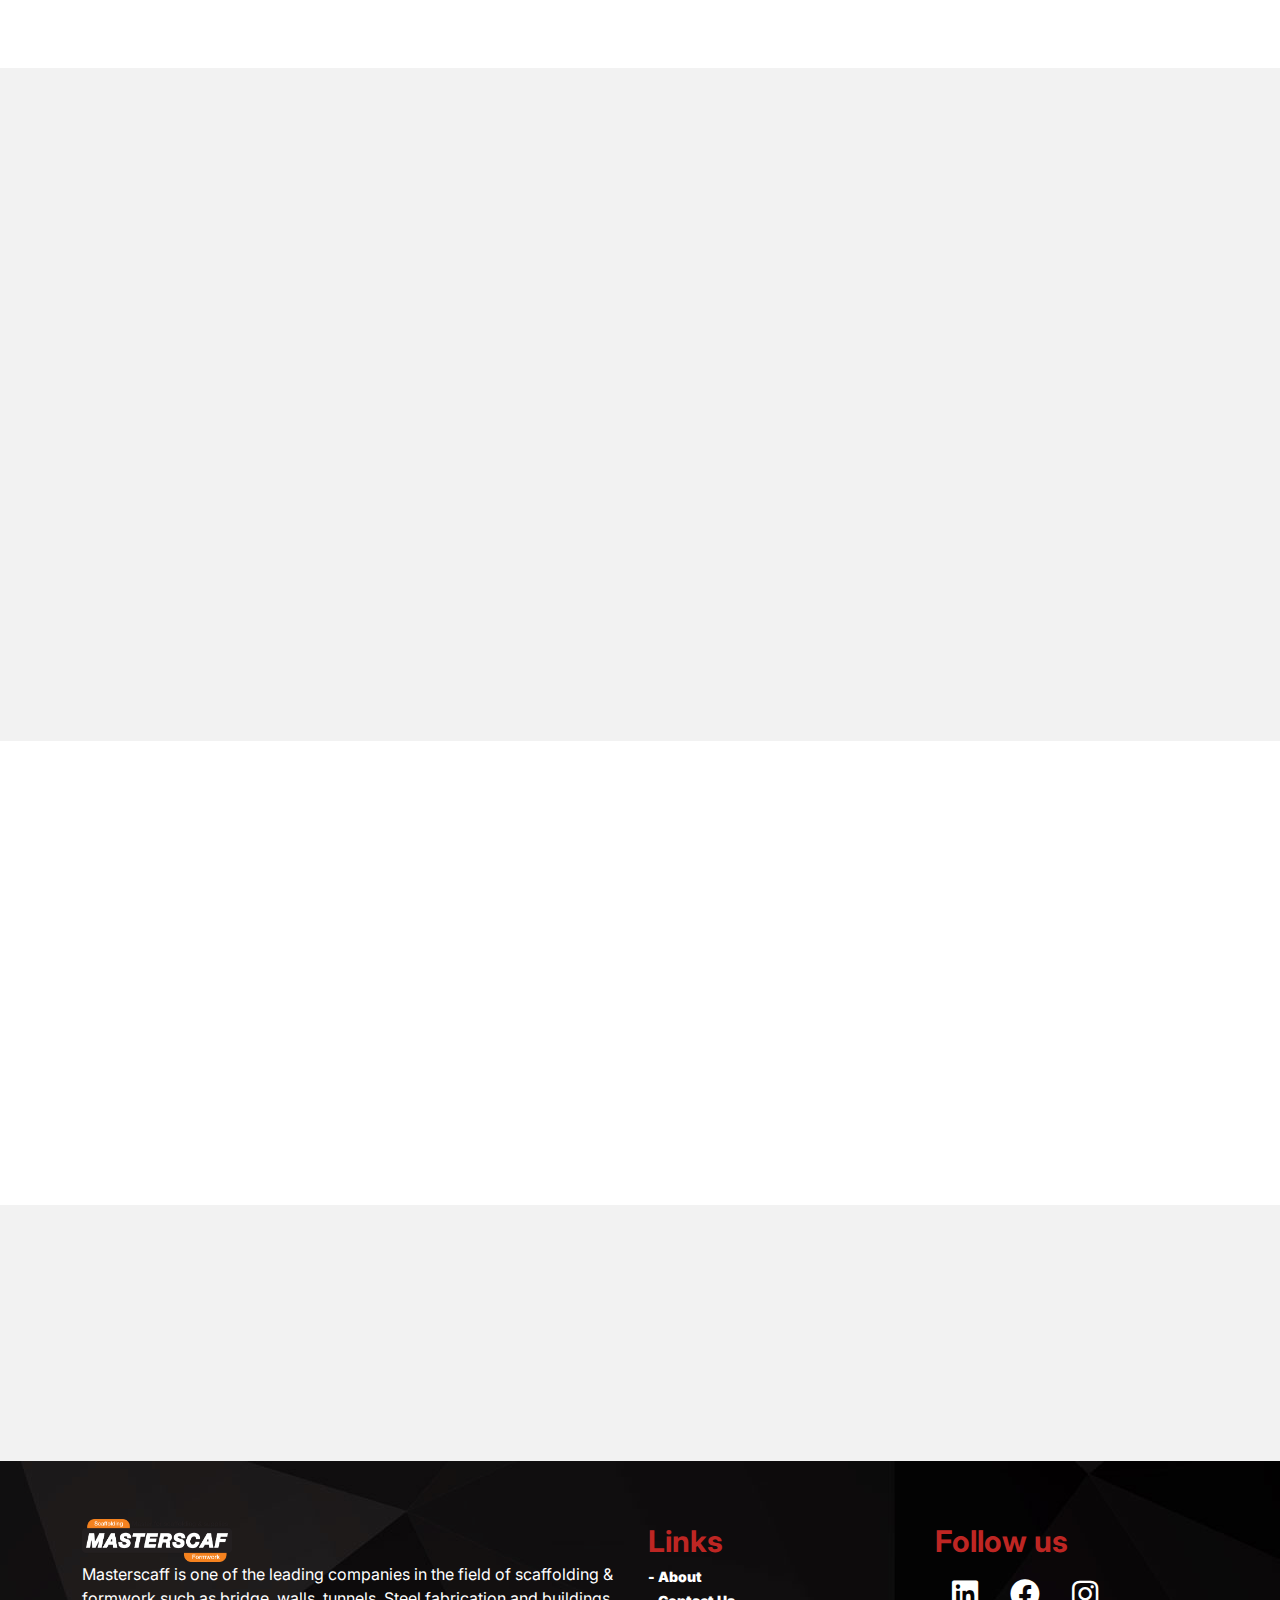
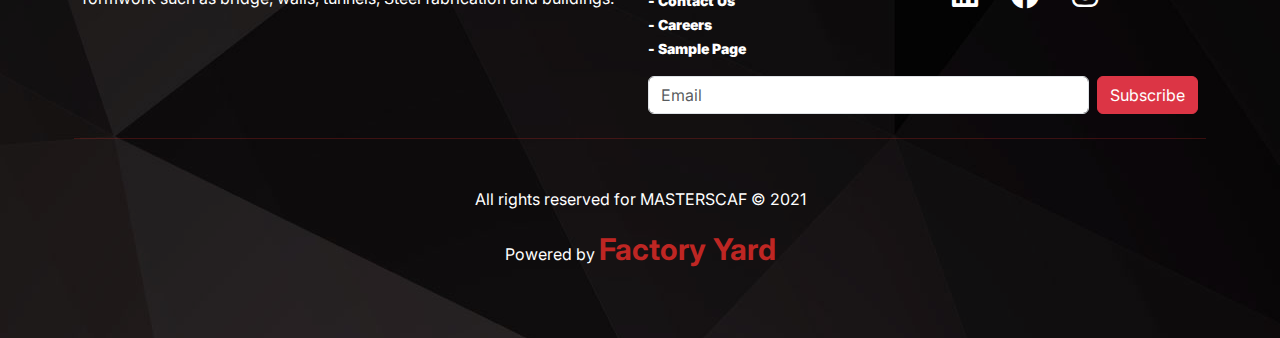
==== commit a2d25d7f: "first-" ====
--- a/index.html
+++ b/index.html
@@ -11,6 +11,7 @@
   <link
     href="https://fonts.googleapis.com/css2?family=Amatic+SC:wght@400;700&family=Inter:wght@300;400;500;600;700;800&display=swap"
     rel="stylesheet" />
+
   <link rel="stylesheet" href="css/all.css" />
   <link rel="stylesheet" href="css/normaliz.css" />
   <link rel="stylesheet" href="css/skitter.css">
@@ -54,16 +55,16 @@
             <a class="nav-link" href="projects.html">Projects</a>
           </li>
           <li class="nav-item">
-            <a class="nav-link" href="#">Events</a>
-          </li>
-          <li class="nav-item">
-            <a class="nav-link" href="#">Downloads</a>
-          </li>
-          <li class="nav-item">
-            <a class="nav-link" href="#">Careers</a>
-          </li>
-          <li class="nav-item">
-            <a class="nav-link" href="#">Media</a>
+            <a class="nav-link" href="event.html">Events</a>
+          </li>
+          <li class="nav-item">
+            <a class="nav-link" href="download.html">Downloads</a>
+          </li>
+          <li class="nav-item">
+            <a class="nav-link" href="careers.html">Careers</a>
+          </li>
+          <li class="nav-item">
+            <a class="nav-link" href="media.html">Media</a>
           </li>
           <li class="nav-item">
             <a class="nav-link" href="contact.html">Contact</a>
@@ -80,11 +81,11 @@
   <header>
     <div class="home">
 
-      <div class="skitter skitter-large w-100 wow fadeIn " data-wow-delay="0.1s">
+      <div class="skitter skitter-large w-100   " data-wow-delay="0.1s">
         <ul>
           <li>
             <a href="#cut"><img src="image/slider1.jpg" alt="slider1" class="cut " /></a>
-            <div class="label_text py-5 ">
+            <div class="label_text py-5 wow animate__animated animate__zoomIn animate__slow ">
               <h3 class="text-white"> FormWork & SCAFOLDING .CO</h3>
               <span>Lorem ipsum, dolor sit amet consectetur adipisicing elit. Cupiditate, praesentium.</span>
               <div class="btns">
@@ -96,7 +97,7 @@
           </li>
           <li>
             <a href="#swapBlocks"><img src="image/slider2.jpg" class="swapBlocks" alt="slider2" /></a>
-            <div class="label_text py-5">
+            <div class="label_text py-5 wow animate__animated animate__zoomIn animate__slow">
               <h3 class="text-white">FormWork & SCAFOLDING .CO</h3>
               <span>Lorem ipsum, dolor sit amet consectetur adipisicing elit. Cupiditate, praesentium.</span>
               <div class="btns">
@@ -107,7 +108,7 @@
           </li>
           <li>
             <a href="#swapBarsBack"><img src="image/slider3.jpg" class="swapBarsBack" alt="slider3" /></a>
-            <div class="label_text py-5">
+            <div class="label_text py-5 wow animate__animated animate__zoomIn animate__slow">
               <h3 class="text-white">FormWork & SCAFOLDING .CO</h3>
               <span>Lorem ipsum, dolor sit amet consectetur adipisicing elit. Cupiditate, praesentium.</span>
               <div class="btns">
@@ -125,8 +126,8 @@
   <section class="about">
     <div class="container">
       <div class="row">
-        <div class="col-lg-7 wow slideInLeft">
-          <div class="about-info shadow  wow animate__animated animate__fadeInTopLeft  animate__slow ">
+        <div class="col-lg-7 wow animate__animated animate__zoomIn animate__slow ">
+          <div class="about-info shadow  ">
             <div class=" about-title my-5">
 
               <h4 class="">FORMWORK & SCAFFOLDING </h4>
@@ -146,7 +147,7 @@
           </div>
         </div>
         <div
-          class=" col-lg-5 d-flex justify-content-center align-items-center wow animate__animated animate__fadeInTopRight animate__slow ">
+          class=" col-lg-5 d-flex justify-content-center align-items-center wow animate__animated animate__zoomIn animate__slow ">
           <div class=" image hvr-wobble-to-top-right ">
             <div class=" before-img">
 
@@ -164,8 +165,7 @@
         <div class="container">
 
           <div class="row g-3 ">
-            <div
-              class="col-12 col-6 col-md-3  text-center wow animate__animated animate__rotateInDownLeft  animate__slow ">
+            <div class="col-12 col-6 col-md-3  text-center wow animate__animated animate__zoomIn animate__slow ">
               <div class="details-info hvr-wobble-vertical">
                 <i class="fa-solid fa-diagram-project hvr-wobble-vertical"></i>
                 <span class="num" data-val="1500">000</span>
@@ -173,14 +173,14 @@
               </div>
             </div>
 
-            <div class="col-12 col-6 col-md-3  text-center wow animate__animated animate__fadeInDown  animate__slow ">
+            <div class="col-12 col-6 col-md-3  text-center wow animate__animated animate__zoomIn animate__slow ">
               <div class="details-info hvr-wobble-vertical  ">
                 <i class="fa-regular hvr-wobble-vertical fa-building"></i> <span class="num" data-val="250"></span>
                 <p>Clients</p>
               </div>
             </div>
 
-            <div class="col-12 col-6 col-md-3  text-center wow animate__animated animate__fadeInDown  animate__slow ">
+            <div class="col-12 col-6 col-md-3  text-center wow animate__animated animate__zoomIn animate__slow ">
               <div class="details-info hvr-wobble-vertical">
                 <i class="fa-solid fa-calendar-days hvr-wobble-vertical"></i> <span class="num" data-val="15"></span>
                 <p>Events</p>
@@ -188,8 +188,7 @@
             </div>
 
 
-            <div
-              class="col-12 col-6 col-md-3  text-center wow animate__animated animate__rotateInDownRight  animate__slow ">
+            <div class="col-12 col-6 col-md-3  text-center wow animate__animated animate__zoomIn animate__slow ">
               <div class="details-info hvr-wobble-vertical">
                 <i class="fa-solid fa-code hvr-wobble-vertical"></i>
                 <span class="num" data-val="400"></span>
@@ -211,7 +210,7 @@
     <div class="info">
       <div class="container">
         <div class="row gy-2">
-          <div class="col-lg-6 my-2  wow animate__animated animate__zoomInLeft  animate__slow">
+          <div class="col-lg-6 my-2  wow animate__animated animate__zoomIn animate__slow">
             <div class="card">
 
               <div class="circle"></div>
@@ -224,7 +223,7 @@
 
           </div>
 
-          <div class="col-lg-6 wow animate__animated animate__zoomInRight  animate__slow">
+          <div class="col-lg-6 wow animate__animated animate__zoomIn animate__slow">
             <div class="detalis-info">
               <h4> CHAIRMAN MESSAGE </h4>
               <p>Masterscaff was established in 1998 and was working in the field of scaffolding only and with Light
@@ -260,7 +259,7 @@
       <div class="row g-2">
         <div class="col-md-6  col-lg-4  ">
           <div
-            class="image  position-relative overflow-hidden rounded-5 wow animate__animated animate__fadeInTopLeft animate__slow">
+            class="image  position-relative overflow-hidden rounded-5 wow animate__animated animate__zoomIn animate__slow">
             <div class="layout">
               <p> polivardo Buliging </p>
             </div>
@@ -270,7 +269,7 @@
 
         <div class="col-md-6  col-lg-4 ">
           <div
-            class="image position-relative overflow-hidden rounded-5  wow animate__animated animate__zoomInDown animate__slow">
+            class="image position-relative overflow-hidden rounded-5  wow animate__animated animate__zoomIn animate__slow">
             <div class="layout">
               <p> polivardo Buliging </p>
             </div>
@@ -281,7 +280,7 @@
 
         <div class="col-md-6  col-lg-4 ">
           <div
-            class="image position-relative overflow-hidden rounded-5 wow animate__animated animate__fadeInTopRight animate__slow">
+            class="image position-relative overflow-hidden rounded-5 wow animate__animated animate__zoomIn animate__slow">
             <div class="layout">
               <p> Aure Project CFC </p>
             </div>
@@ -293,7 +292,7 @@
 
         <div class="col-md-6  col-lg-4 ">
           <div
-            class="image position-relative overflow-hidden rounded-5 wow animate__animated animate__slideInLeft animate__slow">
+            class="image position-relative overflow-hidden rounded-5 wow animate__animated animate__zoomIn animate__slow">
             <div class=" layout">
               <p> CBd in New Adminstarative </p>
             </div>
@@ -302,7 +301,7 @@
         </div>
 
 
-        <div class="col-md-6  col-lg-4 wow animate__animated animate__zoomInDown animate__slow">
+        <div class="col-md-6  col-lg-4 wow animate__animated animate__zoomIn animate__slow">
           <div class="image position-relative ">
             <div class="layout">
               <p> New Admiministarative</p>
@@ -316,8 +315,7 @@
             <div class="layout">
               <p> Abu Rawash Water </p>
             </div>
-            <img src="image/6.jpg "
-              class="w-100 rounded-2 img wow animate__animated animate__slideInRight animate__slow"
+            <img src="image/6.jpg " class="w-100 rounded-2 img wow animate__animated animate__zoomIn animate__slow"
               alt="Abu Rawash Water     " data-wow-delay="0.5s">
           </div>
         </div>
@@ -344,7 +342,7 @@
       </div>
       <div class="row">
         <div class="col-md-4 mb-5   ">
-          <div class="box-event wow slideInLeft " data-wow-delay="0.5s">
+          <div class="box-event wow animate__animated animate__zoomIn animate__slow " data-wow-delay="0.5s">
             <div class="image">
               <img src="image/Events1.jpg" alt="Big5 Egypt 2019  " class="img-fluid">
             </div>
@@ -370,7 +368,7 @@
           </div>
         </div>
         <div class="col-md-4 mb-5  ">
-          <div class="box-event  wow slideInRight " data-wow-delay="0.5s">
+          <div class="box-event  wow animate__animated animate__zoomIn animate__slow " data-wow-delay="0.5s">
             <div class=" image">
               <img src="image/Events3.jpg" alt="Big5 Kenya 2019   " class="img-fluid">
             </div>
@@ -424,36 +422,36 @@
   <div class="contact">
     <div class="container">
       <div class="row g-4">
-        <div class="col-md-6 wow fadeIn " data-wow-delay="0.5s">
+        <div class="col-md-6 wow animate__animated animate__zoomIn animate__slow " data-wow-delay="0.5s">
           <div class="d-flex align-items-center bg-white p-2">
-            <div class="icon mx-1">
+            <div class="icon ">
               <i class="fa-solid fa-location-dot"></i>
             </div>
             <span class="mx-3">Industrial Obour city Zone B,C No 27001, Cairo , Egypt</span>
 
           </div>
         </div>
-        <div class="col-md-6 wow slideInRight " data-wow-delay="0.5s">
+        <div class="col-md-6 wow animate__animated animate__zoomIn animate__slow " data-wow-delay="0.5s">
           <div class="d-flex align-items-center bg-white p-2">
-            <div class="icon mx-1">
+            <div class="icon ">
               <i class="fa-brands fa-whatsapp"></i>
             </div>
             <span class="mx-3">01066653500</span>
 
           </div>
         </div>
-        <div class="col-md-6 wow slideInLeft " data-wow-delay="0.5s">
+        <div class="col-md-6 wow animate__animated animate__zoomIn animate__slow " data-wow-delay="0.5s">
           <div class="d-flex align-items-center bg-white p-2">
-            <div class="icon mx-1">
+            <div class="icon ">
               <i class="fa-solid fa-phone"></i>
             </div>
             <span class="mx-3">01066653500</span>
 
           </div>
         </div>
-        <div class="col-md-6 wow fadeIn " data-wow-delay="0.5s">
+        <div class="col-md-6 wow animate__animated animate__zoomIn animate__slow " data-wow-delay="0.5s">
           <div class="d-flex align-items-center bg-white p-2">
-            <div class="icon mx-1">
+            <div class="icon ">
               <i class="fa-regular fa-envelope"></i>
             </div>
             <a href="mailto.info@masterscaf.com
@@ -545,8 +543,31 @@
   <script src="JS/jquery.skitter.min.js"></script>
   <script src="JS/wow.min.js"></script>
   <script src="JS/main.js"></script>
+
   <script>
+
     new WOW().init();
+    $(document).ready(function () {
+
+      $(".skitter-large").skitter(
+        {
+          itemes: 1
+        }
+      );
+    });
+
+
+    $(document).ready(function () {
+      $(".owl-carousel").owlCarousel({
+        itemes: 3,
+        autoplay: true,
+        autoplayTimeout: 1000,
+        margin: 10,
+        loop: true
+      });
+    });
+
+
 
   </script>
 </body>
--- a/scss/index.css
+++ b/scss/index.css
@@ -1,10 +1,45 @@
 /* ===================== Variable ===============  */
+.layout-page, .media .layout, .sec-download .layout, .contact-us .layout, .events .layout, .project .layout, .sytem .layout, .about-us .layout {
+  position: absolute;
+  background-color: rgba(0, 0, 0, 0.71);
+  width: 100%;
+  height: 100%;
+  display: flex;
+  justify-content: start;
+  align-items: center;
+}
+.layout-page .text, .media .layout .text, .sec-download .layout .text, .contact-us .layout .text, .events .layout .text, .project .layout .text, .sytem .layout .text, .about-us .layout .text {
+  max-width: 600px;
+  background-color: rgba(242, 242, 242, 0.3607843137);
+  color: #fff;
+  border-top-right-radius: 30px;
+  border-bottom-right-radius: 30px;
+}
+.layout-page .text p, .media .layout .text p, .sec-download .layout .text p, .contact-us .layout .text p, .events .layout .text p, .project .layout .text p, .sytem .layout .text p, .about-us .layout .text p {
+  font-size: 18px;
+  line-height: 1.8;
+  font-weight: 600;
+  padding-left: 50px;
+}
+.layout-page .text h2, .media .layout .text h2, .sec-download .layout .text h2, .contact-us .layout .text h2, .events .layout .text h2, .project .layout .text h2, .sytem .layout .text h2, .about-us .layout .text h2 {
+  padding-left: 50px;
+  font-size: 30px;
+}
+
 .bg-nav {
   background-color: #fff !important;
 }
 
 .bg-active {
   background-color: #BE2623 !important;
+}
+
+.z-idx {
+  z-index: 9999999999;
+}
+
+.cursor {
+  cursor: pointer;
 }
 
 .services .ser-info .icon {
@@ -520,33 +555,6 @@
   background-size: cover;
   background-position: center center;
 }
-.about-us .layout {
-  position: absolute;
-  background-color: rgba(0, 0, 0, 0.71);
-  width: 100%;
-  height: 100%;
-  display: flex;
-  justify-content: start;
-  align-items: center;
-}
-.about-us .layout .text {
-  max-width: 600px;
-  background-color: rgba(242, 242, 242, 0.3607843137);
-  color: #fff;
-  border-top-right-radius: 30px;
-  border-bottom-right-radius: 30px;
-}
-.about-us .layout .text p {
-  font-size: 18px;
-  line-height: 1.8;
-  font-weight: 600;
-  padding-left: 50px;
-}
-.about-us .layout .text h2 {
-  padding-left: 50px;
-  font-size: 30px;
-}
-
 /* =================== section certificates =============== */
 .masterscaf {
   position: relative;
@@ -725,33 +733,6 @@
   background-size: cover;
   background-position: center center;
 }
-.sytem .layout {
-  position: absolute;
-  background-color: rgba(0, 0, 0, 0.71);
-  width: 100%;
-  height: 100%;
-  display: flex;
-  justify-content: start;
-  align-items: center;
-}
-.sytem .layout .text {
-  max-width: 600px;
-  background-color: rgba(242, 242, 242, 0.3607843137);
-  color: #fff;
-  border-top-right-radius: 30px;
-  border-bottom-right-radius: 30px;
-}
-.sytem .layout .text p {
-  font-size: 18px;
-  line-height: 1.8;
-  font-weight: 600;
-  padding-left: 50px;
-}
-.sytem .layout .text h2 {
-  padding-left: 50px;
-  font-size: 30px;
-}
-
 .sec-system .item {
   background-color: #F7F7F7;
   border-radius: 10px;
@@ -811,33 +792,6 @@
   background-size: cover;
   background-position: center center;
 }
-.project .layout {
-  position: absolute;
-  background-color: rgba(0, 0, 0, 0.71);
-  width: 100%;
-  height: 100%;
-  display: flex;
-  justify-content: start;
-  align-items: center;
-}
-.project .layout .text {
-  max-width: 600px;
-  background-color: rgba(242, 242, 242, 0.3607843137);
-  color: #fff;
-  border-top-right-radius: 30px;
-  border-bottom-right-radius: 30px;
-}
-.project .layout .text p {
-  font-size: 18px;
-  line-height: 1.8;
-  font-weight: 600;
-  padding-left: 50px;
-}
-.project .layout .text h2 {
-  padding-left: 50px;
-  font-size: 30px;
-}
-
 .sec-project .project-info {
   border-radius: 20px;
   background: #f5f5f5;
@@ -890,36 +844,10 @@
   background-size: cover;
   background-position: center center;
 }
-.events .layout {
-  position: absolute;
-  background-color: rgba(0, 0, 0, 0.71);
-  width: 100%;
-  height: 100%;
-  display: flex;
-  justify-content: start;
-  align-items: center;
-}
-.events .layout .text {
-  max-width: 600px;
-  background-color: rgba(242, 242, 242, 0.3607843137);
-  color: #fff;
-  border-top-right-radius: 30px;
-  border-bottom-right-radius: 30px;
-}
-.events .layout .text p {
-  font-size: 18px;
-  line-height: 1.8;
-  font-weight: 600;
-  padding-left: 50px;
-}
-.events .layout .text h2 {
-  padding-left: 50px;
-  font-size: 30px;
-}
-
 /* =====================imege slider project */
 .bg-sec {
-  background-color: #212529;
+  background-color: #fff;
+  padding: 10px;
 }
 
 .slider-img {
@@ -970,16 +898,6 @@
   background-size: cover;
   background-position: center center;
 }
-.contact-us .layout {
-  position: absolute;
-  background-color: rgba(0, 0, 0, 0.71);
-  width: 100%;
-  height: 100%;
-  display: flex;
-  justify-content: start;
-  align-items: center;
-}
-
 .sec-contact .map {
   padding: 15px;
   border-radius: 20px;
@@ -1018,6 +936,63 @@
   border-color: #BE2623;
 }
 
+/* ================= Downloads page ============== */
+.sec-download {
+  background: url("../image/downloads.jpg");
+  height: 60vh;
+  width: 100%;
+  background-color: #000;
+  position: relative;
+  background-size: cover;
+  background-position: center center;
+}
+.download img {
+  transition: all 0.5s ease-in;
+}
+.download img:hover {
+  transform: scale(1.1) !important;
+}
+.download span {
+  transition: all 0.5s ease-in;
+  cursor: pointer;
+}
+.download span:hover {
+  color: #BE2623;
+}
+
+/* ================= media page ============== */
+.media {
+  background: url("../image/media.jpg");
+  height: 60vh;
+  width: 100%;
+  background-color: #000;
+  position: relative;
+  background-size: cover;
+  background-position: center center;
+}
+.sectino-media img {
+  transition: all 0.5s ease-in;
+}
+.sectino-media img:hover {
+  transform: scale(1.1) !important;
+}
+.sectino-media span {
+  transition: all 0.5s ease-in;
+  cursor: pointer;
+}
+.sectino-media span:hover {
+  color: #BE2623;
+}
+
+.video video {
+  width: 100%;
+}
+
+#madiaLayout {
+  z-index: 999999;
+  background-color: rgba(0, 0, 0, 0.568627451);
+}
+
 /* ===================== scrollbar ===============  */
 ::-webkit-scrollbar {
   width: 12px;
@@ -1051,4 +1026,6 @@
   background-color: #BE2623;
   box-shadow: 0px 0px 10px 0px rgba(238, 238, 238, 0.5490196078) inset;
   border-radius: 100vh;
-}/*# sourceMappingURL=index.css.map */+}
+
+/* ========= m *//*# sourceMappingURL=index.css.map */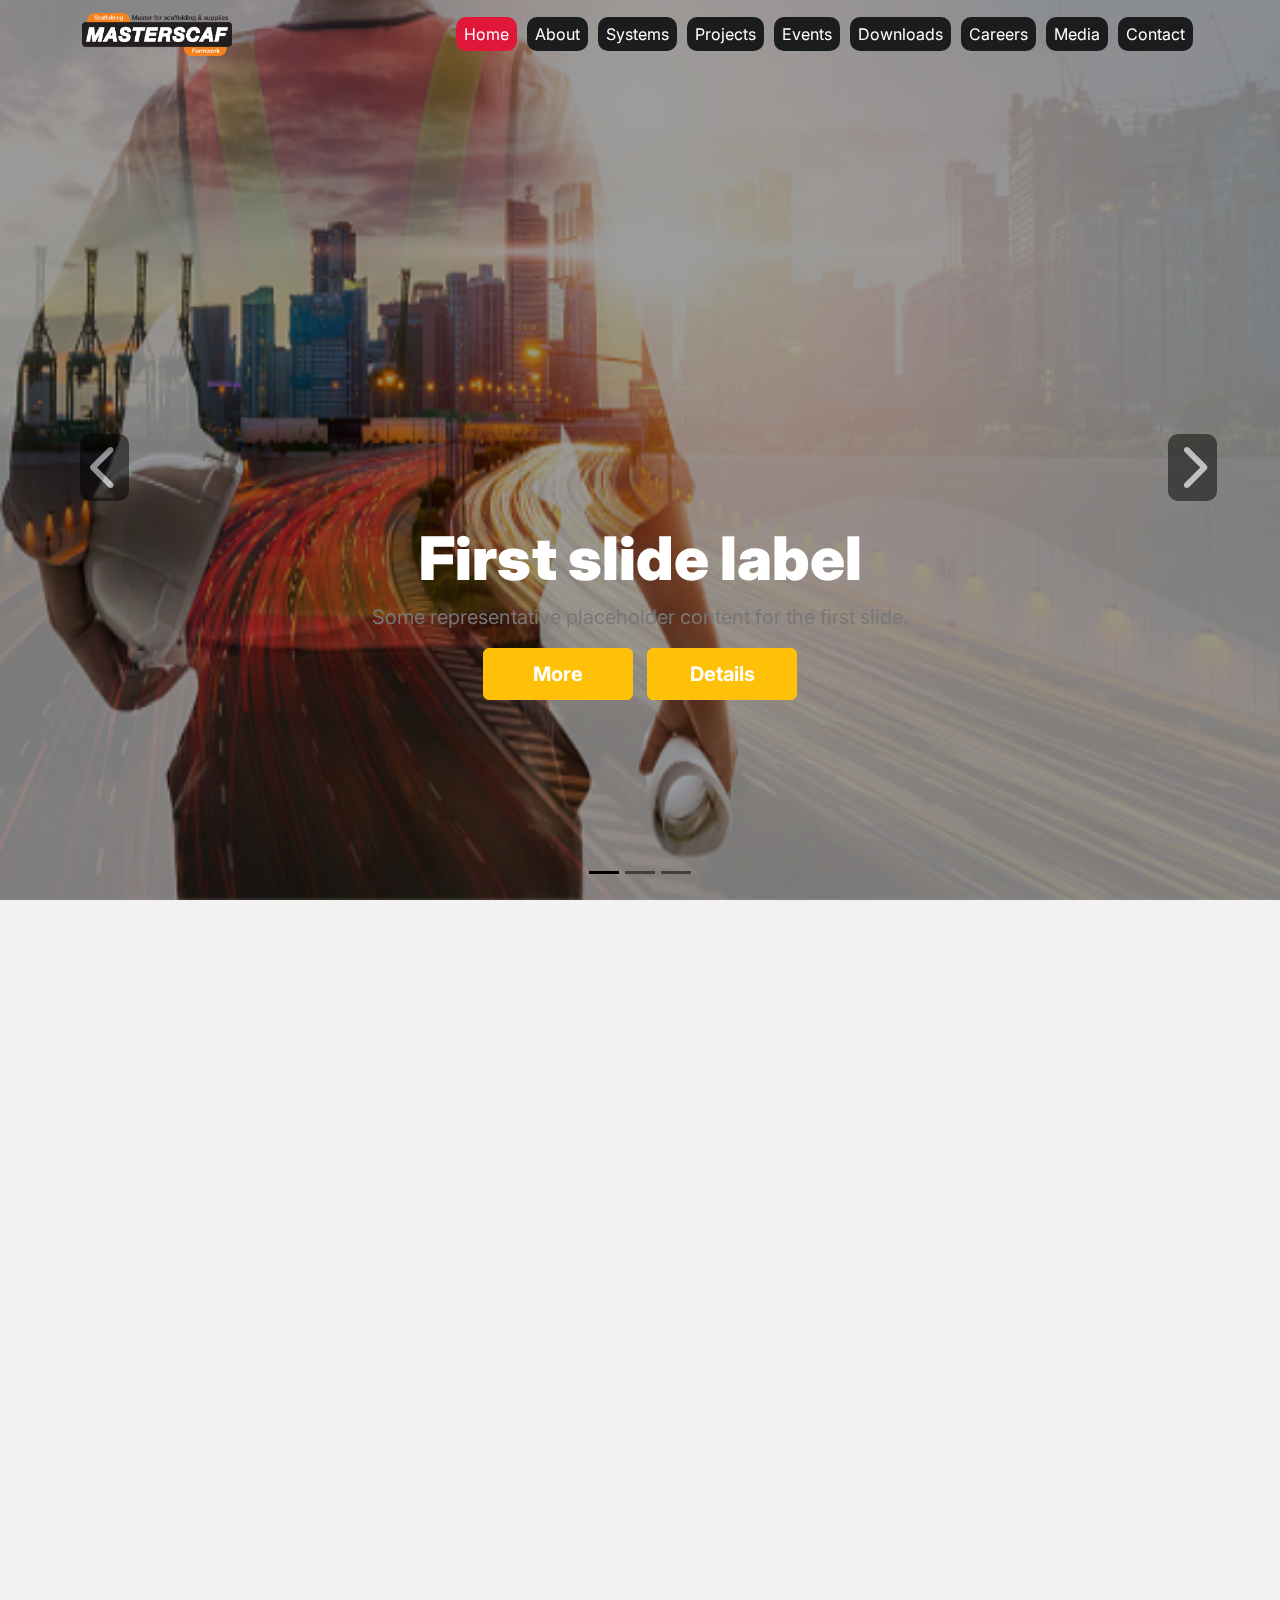
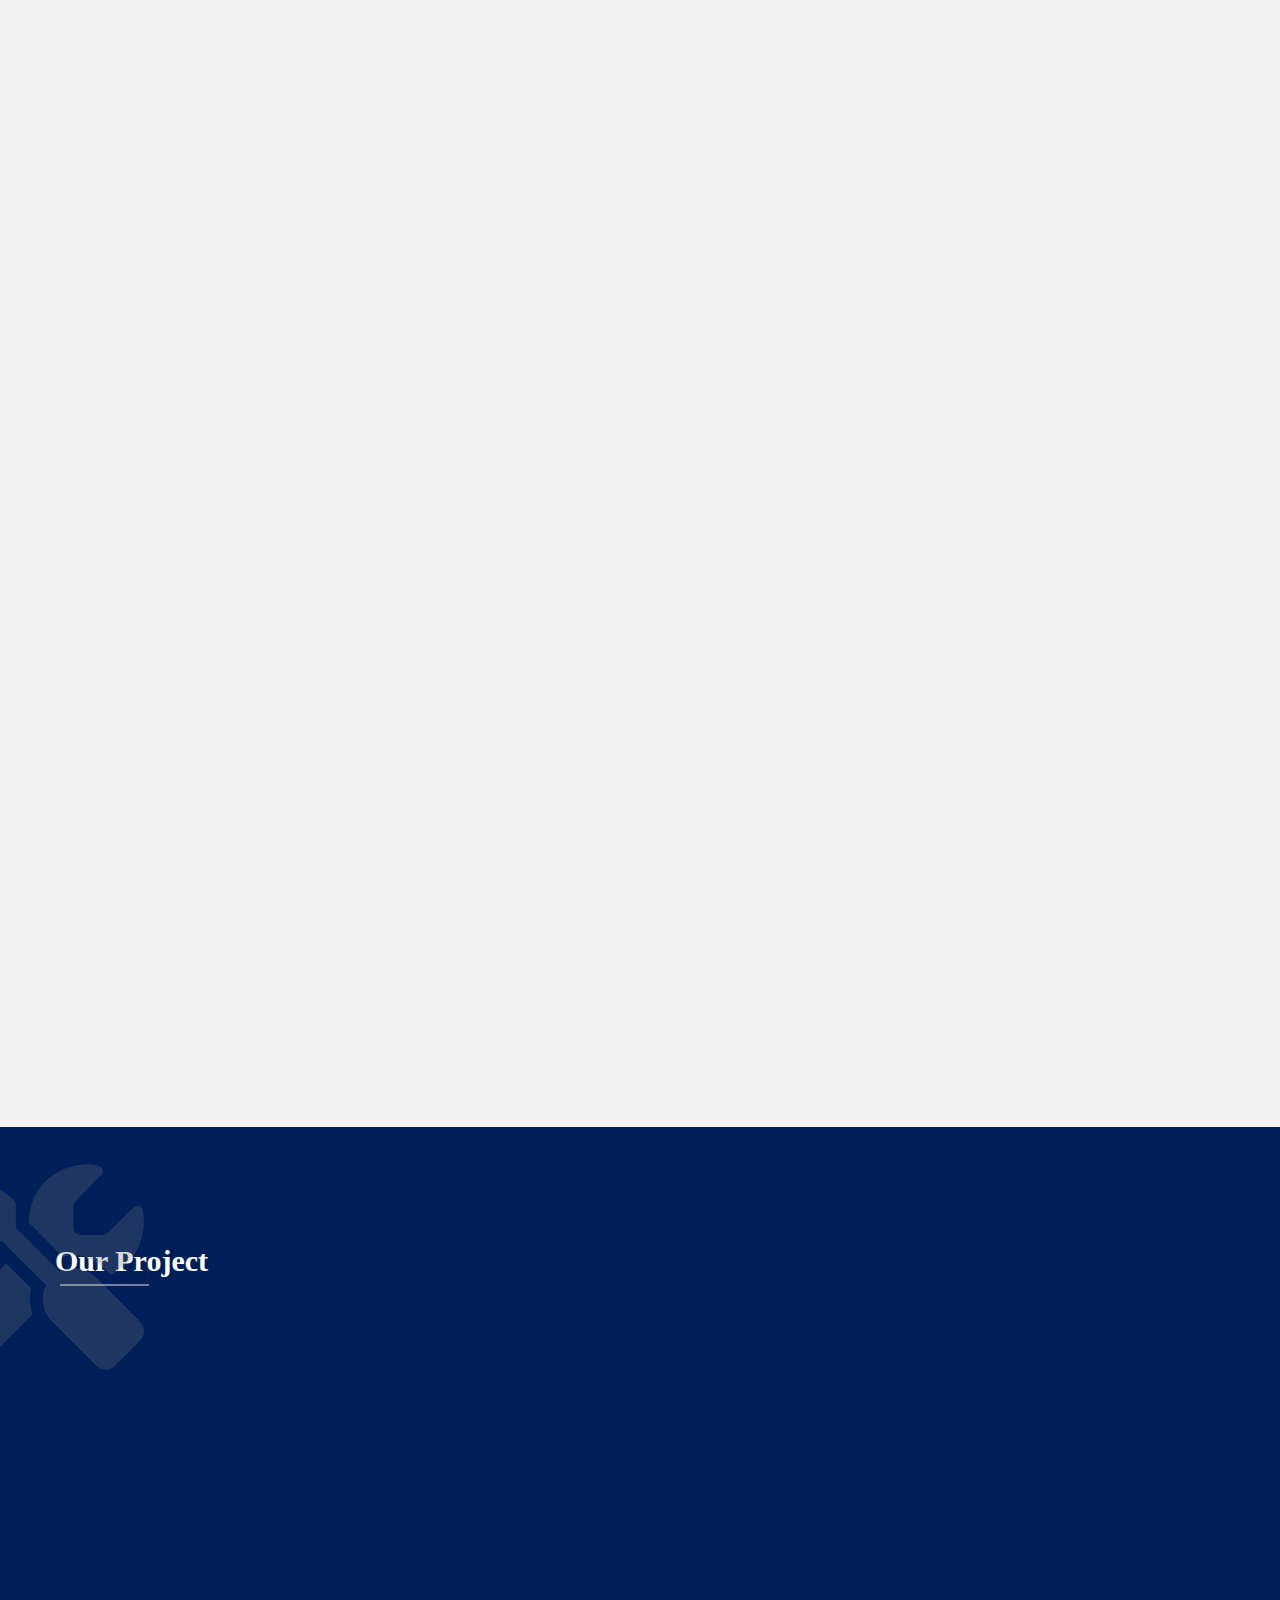
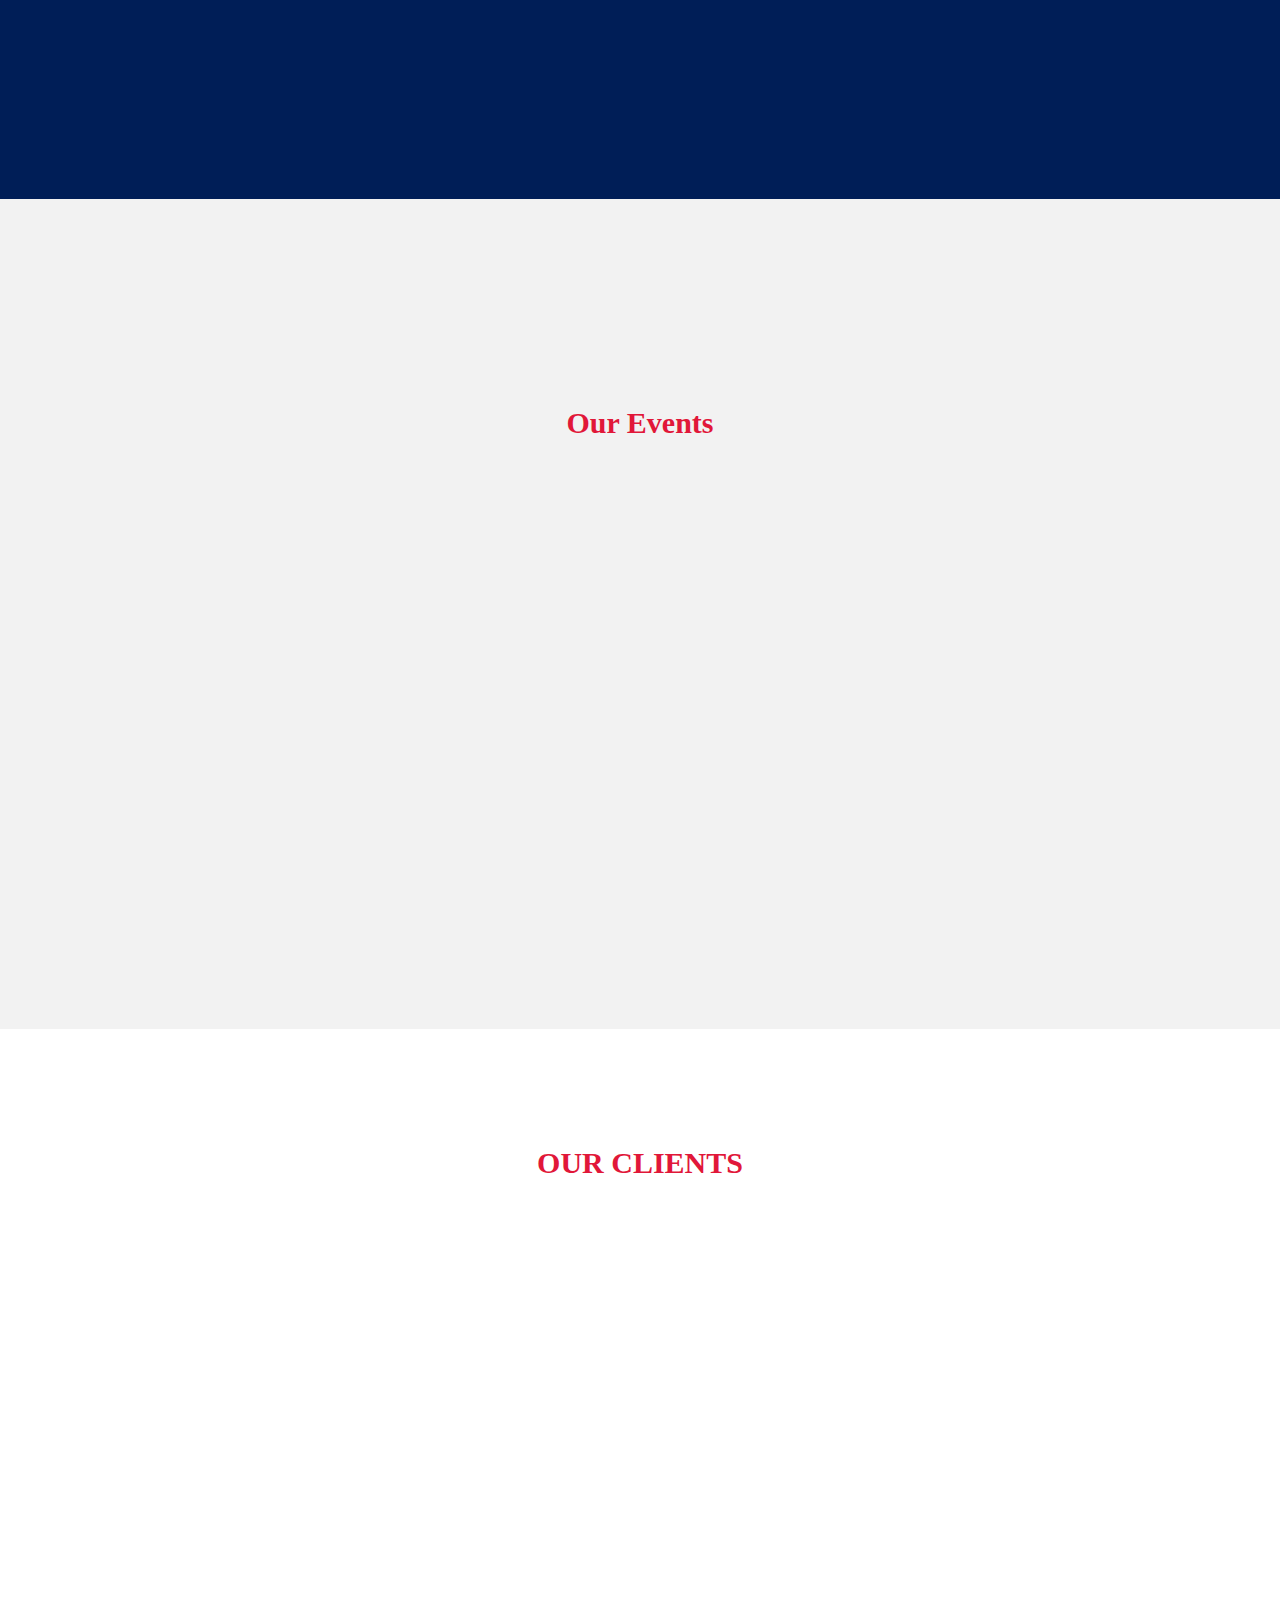
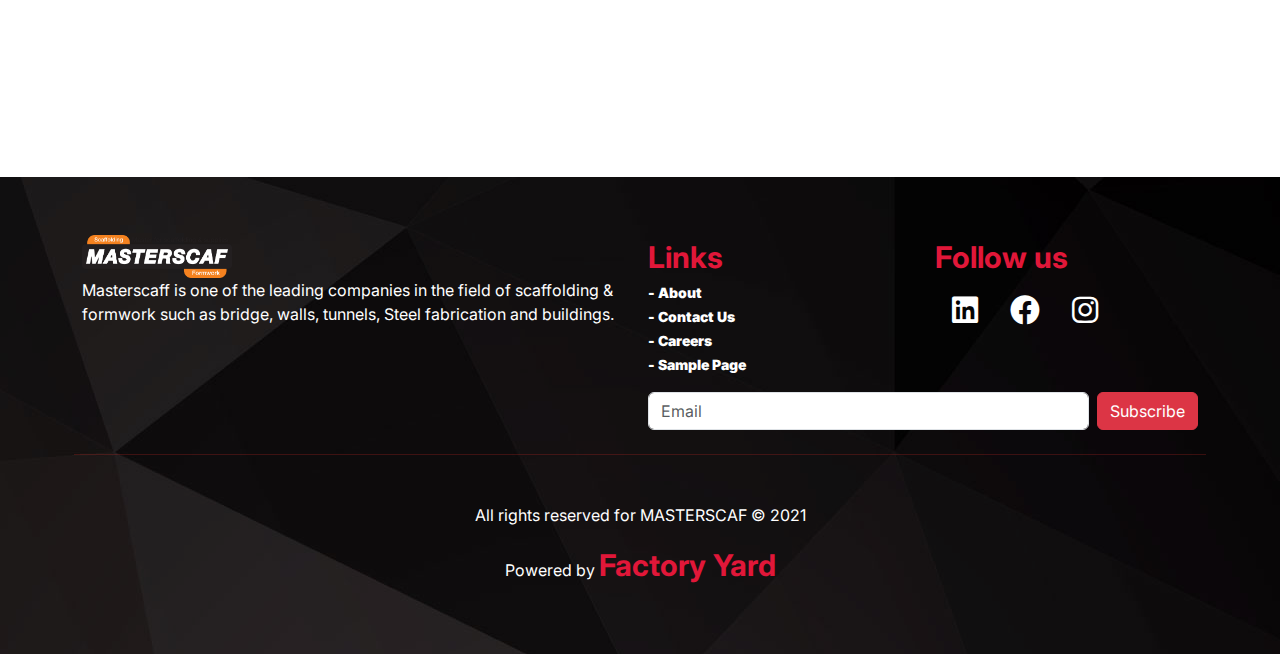
==== commit efee2ecb: "first-" ====
--- a/index.html
+++ b/index.html
@@ -77,392 +77,377 @@
     </div>
   </nav>
 
-  <!-- ============ Header ================ -->
   <header>
-    <div class="home">
-
-      <div class="skitter skitter-large w-100   " data-wow-delay="0.1s">
-        <ul>
-          <li>
-            <a href="#cut"><img src="image/slider1.jpg" alt="slider1" class="cut " /></a>
-            <div class="label_text py-5 wow animate__animated animate__zoomIn animate__slow ">
-              <h3 class="text-white"> FormWork & SCAFOLDING .CO</h3>
-              <span>Lorem ipsum, dolor sit amet consectetur adipisicing elit. Cupiditate, praesentium.</span>
-              <div class="btns">
-                <button class="btn btn-danger">More</button>
-                <button class="btn btn-danger">Details</button>
+
+    <div class="home ">
+      <div class="overlay position-absolute "></div>
+      <div id="carouselExampleDark" class="carousel carousel-dark slide">
+        <div class="carousel-indicators">
+          <button type="button" data-bs-target="#carouselExampleDark" data-bs-slide-to="0" class="active"
+            aria-current="true" aria-label="Slide 1"></button>
+          <button type="button" data-bs-target="#carouselExampleDark" data-bs-slide-to="1"
+            aria-label="Slide 2"></button>
+          <button type="button" data-bs-target="#carouselExampleDark" data-bs-slide-to="2"
+            aria-label="Slide 3"></button>
+        </div>
+        <div class="carousel-inner">
+          <div class="carousel-item active" data-bs-interval="10000">
+            <img src="./image/main slider/sli1.jpg" class="d-block w-100  responsive-image " alt="...">
+            <div class="carousel-caption wow animate__animated animate__zoomIn animate__slow  ">
+              <h5>First slide label</h5>
+              <p>Some representative placeholder content for the first slide.</p>
+              <button class="btn btn-warning w-25 py-2 ">More</button>
+              <button class="btn btn-warning w-25 py-2 ">Details</button>
+
+            </div>
+          </div>
+          <div class="carousel-item" data-bs-interval="2000">
+            <img src="./image/main slider/sli2.avif" class="d-block w-100  responsive-image " alt="...">
+            <div class="carousel-caption wow animate__animated animate__zoomIn animate__slow  d-md-block">
+              <h5>Second slide label</h5>
+              <button class="btn btn-warning w-25 py-2 ">More</button>
+              <button class="btn btn-warning w-25 py-2 ">Details</button>
+              <p>Some representative placeholder content for the second slide.</p>
+
+
+            </div>
+          </div>
+          <div class="carousel-item">
+            <img src="./image/main slider/sli3.avif" class="d-block w-100  responsive-image " alt="...">
+            <div class="carousel-caption wow animate__animated animate__zoomIn animate__slow d-none d-md-block">
+              <h5>Third slide label</h5>
+              <p>Some representative placeholder content for the third slide.</p>
+              <button class="btn btn-warning w-25 py-2 ">More</button>
+              <button class="btn btn-warning w-25 py-2 ">Details</button>
+
+            </div>
+          </div>
+        </div>
+        <button class="carousel-control-prev" type="button" data-bs-target="#carouselExampleDark" data-bs-slide="prev">
+          <span class="carousel-control-prev-icon" aria-hidden="true"><i class="fa-solid fa-chevron-left"></i></span>
+          <span class="visually-hidden">Previous</span>
+        </button>
+        <button class="carousel-control-next" type="button" data-bs-target="#carouselExampleDark" data-bs-slide="next">
+          <span class="carousel-control-next-icon" aria-hidden="true"><i class="fa-solid fa-chevron-right"></i></span>
+          <span class="visually-hidden">Next</span>
+        </button>
+      </div>
+
+    </div>
+
+
+  </header>
+
+
+  <section class="about py-5">
+    <div class=" container overflow-hidden">
+      <div class="row about-work ">
+        <div class="col-lg-6 py-lg-5   wow animate__animated animate__zoomIn animate__slow">
+          <div class="position-relative py-5 ">
+            <span class="py-2 d-block">FORMWORK & SCAFFOLDING</span>
+            <h3 class="">MASTERSCAF </h3>
+            <p class="">Masterscaff is one of the leading companies in the field of scaffolding & formwork such as
+              bridge, walls, tunnels, Steel fabrication and buildings. Masterscaff was established since 1998 and focus
+              on meeting the demands of customers and construction companies of scaffolding and & formwork . Masterscaff
+              is always keen on quality in its products as it is certified as a quality certificate.</p>
+            <p class="">Scope of Work : Design, Development, Manufacture and installation of shuttering and formwork.
+              Design, Development and prefabrication of steel buildings. Development Manufacture and installation of
+              storage system, shoring and scaffolding. Renting of formwork, shoring and scaffolding and all
+              scaffolding and accessories</p>
+            <div class=" spans  shadow d-flex justify-content-between align-items-center">
+              <span class="">1500+ <br> project</span>
+              <span class="">250+ <br> Events</span>
+              <span class="">150+ <br> project</span>
+              <span class="">200+ <br> Events</span>
+              <!-- <span class="num" data-val="1500">000+ <br> project</span>
+              <span class="num" data-val="250">000 <br> Events</span>
+              <span class="num" data-val="400">000 <br> project</span>
+              <span class="num" data-val="300">000 <br> Events</span> -->
+
+            </div>
+          </div>
+
+        </div>
+        <div class="col-lg-6 wow animate__animated animate__zoomIn animate__slow">
+          <div class="image d-flex justify-content-center align-content-center flex-column ">
+            <img src="image/about/1.jpg " class="w-100 mb-2" alt="">
+            <img src="image/about/2.jpg" class="w-100 mt-2" alt="">
+          </div>
+        </div>
+      </div>
+      <!-- Ser -->
+      <div class="row g-5 py-5 about-service ">
+        <div class="col-12 col-md-6 col-lg-3 wow animate__animated animate__zoomIn animate__slow ">
+          <div class="d-flex justify-content-center align-items-center flex-column bg-body-secondary element">
+            <div class="overlay ">
+            </div>
+            <div class="icon mb-3">
+              <i class="fa-solid fa-screwdriver-wrench "></i>
+            </div>
+            <div class="text text-center">
+              <h6>Engineering Services</h6>
+              <p>masterscaff engineering department is capable to and out the best solution for concrete structure
+                casting in safe , fast & economically formwork solution ....</p>
+            </div>
+          </div>
+        </div>
+
+
+        <div
+          class="col-12 col-md-6 col-lg-3 wow animate__animated animate__zoomIn animate__slow wow animate__animated animate__zoomIn animate__slow">
+          <div class="d-flex justify-content-center align-items-center flex-column bg-body-secondary element">
+            <div class="overlay ">
+            </div>
+            <div class="icon mb-3">
+              <i class="fa-solid fa-screwdriver-wrench "></i>
+            </div>
+            <div class="text text-center">
+              <h6>Engineering Services</h6>
+              <p>masterscaff engineering department is capable to and out the best solution for concrete structure
+                casting in safe , fast & economically formwork solution ....</p>
+            </div>
+          </div>
+        </div>
+
+
+        <div class="col-12 col-md-6 col-lg-3 wow animate__animated animate__zoomIn animate__slow">
+          <div class="d-flex justify-content-center align-items-center flex-column bg-body-secondary element">
+            <div class="overlay ">
+            </div>
+            <div class="icon mb-3">
+              <i class="fa-solid fa-screwdriver-wrench "></i>
+            </div>
+            <div class="text text-center">
+              <h6>Engineering Services</h6>
+              <p>masterscaff engineering department is capable to and out the best solution for concrete structure
+                casting in safe , fast & economically formwork solution ....</p>
+            </div>
+          </div>
+        </div>
+
+
+        <div class="col-12 col-md-6 col-lg-3 wow animate__animated animate__zoomIn animate__slow">
+          <div class="d-flex justify-content-center align-items-center flex-column bg-body-secondary element">
+            <div class="overlay ">
+            </div>
+            <div class="icon mb-3">
+              <i class="fa-solid fa-screwdriver-wrench "></i>
+            </div>
+            <div class="text text-center">
+              <h6>Engineering Services</h6>
+              <p>masterscaff engineering department is capable to and out the best solution for concrete structure
+                casting in safe , fast & economically formwork solution ....</p>
+            </div>
+          </div>
+        </div>
+
+
+      </div>
+
+      <!-- Details -->
+
+      <div class="row about-details">
+        <div class="col-lg-6 image-details wow animate__animated animate__zoomIn animate__slow">
+          <div class="img"></div>
+
+        </div>
+        <div class="col-lg-6 details-text wow animate__animated animate__zoomIn animate__slow">
+          <div class="text">
+            <h3>CHAIRMAN MESSAGE </h3>
+            <p>Masterscaff was established in 1998 and was working in the field of scaffolding only and with Light frame
+              system, then the Cuplock system was developed and in 2005 Shorbrace system was introduced, through which
+              bridges projects are worked. In 2009, the metal formwork system was introduced, which is represented in
+              the systems of walls, slaps, columns and bridges system in general to meet the needs of the market</p>
+            <span>DR.MOHAMED MANSOUR </span>
+          </div>
+        </div>
+      </div>
+    </div>
+
+  </section>
+
+  <section class="our-projects py-5">
+    <div class="container py-5">
+      <div class="row">
+
+        <h2>Our Project <i class="fa-solid fa-screwdriver-wrench back "></i>
+        </h2>
+        <div class="owl-carousel wow animate__animated animate__zoomIn animate__slow ">
+          <div class="item w p-2 ">
+            <div class="overlay">
+
+              <img src="image/project/4.jpg" class="w-100 img" alt="project">
+            </div>
+            <h6>Lorem, ipsum.</h6>
+            <p>Lorem ipsum, dolor sit amet consectetur adipisicing elit. Maxime accusantium eos odio delectus explicabo
+              nisi.</p>
+            <a href="#">Read More</a>
+          </div>
+
+          <div class="item  p-2">
+            <div class="overlay">
+
+              <img src="image/project/5.jpg" class="w-100 img" alt="project">
+            </div>
+            <h6>Lorem, ipsum.</h6>
+            <p>Lorem ipsum, dolor sit amet consectetur adipisicing elit. Maxime accusantium eos odio delectus explicabo
+              nisi.</p>
+            <a href="#">Read More</a>
+          </div>
+          <div class="item  p-2">
+            <div class="overlay">
+
+              <img src="image/project/6.jpg" class="w-100 img" alt="project">
+            </div>
+            <h6>Lorem, ipsum.</h6>
+            <p>Lorem ipsum, dolor sit amet consectetur adipisicing elit. Maxime accusantium eos odio delectus explicabo
+              nisi.</p>
+            <a href="#">Read More</a>
+          </div>
+          <div class="item  p-2">
+            <div class="overlay">
+
+              <img src="image/project/5.jpg" class="w-100 img" alt="project">
+            </div>
+            <h6>Lorem, ipsum.</h6>
+            <p>Lorem ipsum, dolor sit amet consectetur adipisicing elit. Maxime accusantium eos odio delectus explicabo
+              nisi.</p>
+            <a href="#">Read More</a>
+          </div>
+          <div class="item p-2 ">
+            <div class="overlay">
+
+              <img src="image/project/4.jpg" class="w-100 img" alt="project">
+            </div>
+            <h6>Lorem, ipsum.</h6>
+            <p>Lorem ipsum, dolor sit amet consectetur adipisicing elit. Maxime accusantium eos odio delectus explicabo
+              nisi.</p>
+            <a href="#">Read More</a>
+          </div>
+
+        </div>
+      </div>
+    </div>
+  </section>
+
+  <section class="order rounded-2 wow animate__animated animate__zoomIn animate__slow">
+    <h2>Get A Free Quote For Project</h2>
+    <p>We always bring good quality services with 100% safety measuresF</p>
+    <button class="btn btn-light"> Get A Quote </button>
+  </section>
+
+  <!-- Event Section -->
+  <section class="event py-5 mt-5">
+    <div class="container py-5">
+      <div class="row">
+        <h2>Our Events</h2>
+        <div class="col-md-6 col-lg-4 wow animate__animated animate__zoomIn animate__slow">
+          <div class="event-item">
+            <div class="image">
+              <img src="image/event/Events2.jpg" class="w-100" alt="">
+            </div>
+            <div class="event-text">
+              <div class="bg-white  shadow py-5 content">
+
+                <h6>Big5 Egypt </h6>
+                <p>June 10, 2019 by Admsolustrid lorem</p>
               </div>
-
-            </div>
-          </li>
-          <li>
-            <a href="#swapBlocks"><img src="image/slider2.jpg" class="swapBlocks" alt="slider2" /></a>
-            <div class="label_text py-5 wow animate__animated animate__zoomIn animate__slow">
-              <h3 class="text-white">FormWork & SCAFOLDING .CO</h3>
-              <span>Lorem ipsum, dolor sit amet consectetur adipisicing elit. Cupiditate, praesentium.</span>
-              <div class="btns">
-                <button class="btn btn-danger">More</button>
-                <button class="btn btn-danger">Details</button>
+            </div>
+          </div>
+        </div>
+
+        <div class="col-md-6 col-lg-4 wow animate__animated animate__zoomIn animate__slow">
+          <div class="event-item ">
+            <div class="image">
+              <img src="image/event/Events3.jpg" class="w-100" alt="">
+            </div>
+            <div class="event-text">
+              <div class="bg-white  shadow py-5 content active">
+
+                <h6>Big5 Egypt </h6>
+                <p>June 10, 2019 by Admsolustrid lorem</p>
               </div>
             </div>
-          </li>
-          <li>
-            <a href="#swapBarsBack"><img src="image/slider3.jpg" class="swapBarsBack" alt="slider3" /></a>
-            <div class="label_text py-5 wow animate__animated animate__zoomIn animate__slow">
-              <h3 class="text-white">FormWork & SCAFOLDING .CO</h3>
-              <span>Lorem ipsum, dolor sit amet consectetur adipisicing elit. Cupiditate, praesentium.</span>
-              <div class="btns">
-                <button class="btn btn-danger">More</button>
-                <button class="btn btn-danger">Details</button>
+          </div>
+        </div>
+
+        <div class="col-md-6 col-lg-4 wow animate__animated animate__zoomIn animate__slow">
+          <div class="event-item">
+            <div class="image">
+              <img src="image/event/Events1.jpg" class="w-100" alt="">
+            </div>
+            <div class="event-text">
+              <div class="bg-white  shadow py-5 content">
+
+                <h6>Big5 Egypt </h6>
+                <p>June 10, 2019 by Admsolustrid lorem</p>
               </div>
             </div>
-          </li>
-        </ul>
-      </div>
-    </div>
-  </header>
-
-  <!-- ============ About ================ -->
-  <section class="about">
-    <div class="container">
+          </div>
+        </div>
+
+
+
+
+      </div>
+    </div>
+
+  </section>
+
+  <!-- Clients  -->
+  <section class="clients py-5">
+    <div class="container py-5">
       <div class="row">
-        <div class="col-lg-7 wow animate__animated animate__zoomIn animate__slow ">
-          <div class="about-info shadow  ">
-            <div class=" about-title my-5">
-
-              <h4 class="">FORMWORK & SCAFFOLDING </h4>
-              <h4>MASTERSCAF CO.</h4>
-            </div>
-            <p> Masterscaff is one of the leading companies in the field of scaffolding & formwork such as bridge,
-              walls,
-              tunnels, Steel fabrication and buildings. Masterscaff was established since 1998 and focus on meeting the
-              demands of customers and construction companies of scaffolding and & formwork . Masterscaff is always keen
-              on
-              quality in its products as it is certified as a quality certificate.
-              Scope of Work : Design, Development, Manufacture and installation of shuttering and formwork. Design,
-              Development and prefabrication of steel buildings. Development Manufacture and installation of storage
-              system,
-              shoring and scaffolding. Renting of formwork, shoring and scaffolding and all
-              scaffolding and accessories</p>
-          </div>
-        </div>
-        <div
-          class=" col-lg-5 d-flex justify-content-center align-items-center wow animate__animated animate__zoomIn animate__slow ">
-          <div class=" image hvr-wobble-to-top-right ">
-            <div class=" before-img">
-
-              <img src="image/about.jpg" alt="polivardo Buliging " class="w-100 ">
-            </div>
-          </div>
-        </div>
-      </div>
-    </div>
-    <!-- details -->
-
-    <div class="details">
-      <div class="details-layout">
-
-        <div class="container">
-
-          <div class="row g-3 ">
-            <div class="col-12 col-6 col-md-3  text-center wow animate__animated animate__zoomIn animate__slow ">
-              <div class="details-info hvr-wobble-vertical">
-                <i class="fa-solid fa-diagram-project hvr-wobble-vertical"></i>
-                <span class="num" data-val="1500">000</span>
-                <p>Projects</p>
-              </div>
-            </div>
-
-            <div class="col-12 col-6 col-md-3  text-center wow animate__animated animate__zoomIn animate__slow ">
-              <div class="details-info hvr-wobble-vertical  ">
-                <i class="fa-regular hvr-wobble-vertical fa-building"></i> <span class="num" data-val="250"></span>
-                <p>Clients</p>
-              </div>
-            </div>
-
-            <div class="col-12 col-6 col-md-3  text-center wow animate__animated animate__zoomIn animate__slow ">
-              <div class="details-info hvr-wobble-vertical">
-                <i class="fa-solid fa-calendar-days hvr-wobble-vertical"></i> <span class="num" data-val="15"></span>
-                <p>Events</p>
-              </div>
-            </div>
-
-
-            <div class="col-12 col-6 col-md-3  text-center wow animate__animated animate__zoomIn animate__slow ">
-              <div class="details-info hvr-wobble-vertical">
-                <i class="fa-solid fa-code hvr-wobble-vertical"></i>
-                <span class="num" data-val="400"></span>
-                <p>workers</p>
-              </div>
-            </div>
-
-
-          </div>
-        </div>
-
-
-
-      </div>
-
-
-    </div>
-    <!-- end details -->
-    <div class="info">
-      <div class="container">
-        <div class="row gy-2">
-          <div class="col-lg-6 my-2  wow animate__animated animate__zoomIn animate__slow">
-            <div class="card">
-
-              <div class="circle"></div>
-              <div class="circle"></div>
-              <div class="card-inner">
-                <img src="image/info.jpg " class="w-100 rounded-circle" alt="">
-              </div>
-            </div>
-
-
-          </div>
-
-          <div class="col-lg-6 wow animate__animated animate__zoomIn animate__slow">
-            <div class="detalis-info">
-              <h4> CHAIRMAN MESSAGE </h4>
-              <p>Masterscaff was established in 1998 and was working in the field of scaffolding only and with Light
-                frame
-                system, then the Cuplock system was developed and in 2005 Shorbrace system was introduced, through
-                which
-                bridges projects are worked.
-                In 2009, the metal formwork system was introduced, which is represented in the systems of walls,
-                slaps,
-                columns and bridges system in general to meet the needs of the market</p>
-              <span>DR.MOHAMED MANSOUR</span>
-
-            </div>
-          </div>
-        </div>
-      </div>
-
-    </div>
+        <h2>OUR CLIENTS</h2>
+        <div class="owl-carousel  wow animate__animated animate__zoomIn animate__slow ">
+          <div class="item w p-2 ">
+            <img src="image/Clients/cam1.jpg" class="w-50 image " alt="project">
+
+          </div>
+          <div class="item  p-2">
+            <img src="image/Clients/cam2.png" class="w-50 image" alt="project">
+
+          </div>
+          <div class="item  p-2">
+            <img src="image/Clients/cam3.png" class="w-50 image" alt="project">
+
+          </div>
+          <div class="item  p-2">
+            <img src="image/Clients/cam4.jpg" class="w-50 image" alt="project">
+
+          </div>
+          <div class="item p-2 ">
+            <img src="image/Clients/cam5.jpg" class="w-50 image" alt="project">
+
+          </div>
+
+        </div>
+      </div>
+      <div class="row py-5  mx-auto">
+
+        <div class="bg-dark p-3 rounded-2 wow animate__animated animate__zoomIn animate__slow">
+          <div class="text text-center">
+          </div>
+          <p class=" text-light">Stay Updated With Our Newsletter</p>
+          <div class="forms d-md-flex justify-content-between align-items-center ">
+            <div class="w-75">
+              <input type="text" class="form-control p" placeholder="Email address">
+            </div>
+            <div class="w-25 mx-1">
+
+              <button class="btn my-3 btn-danger w-100 "> SUBmit</button>
+            </div>
+          </div>
+        </div>
+
+      </div>
+
+
+    </div>
+
+
+
   </section>
-
-
-
-
-
-  <!-- ============ sectio-project ================ -->
-
-  <section class="sectio-project">
-    <div class="container">
-      <div class="heading p-5 wow heartBeat">
-
-        <h1 class="specail_h1 wow swing  " data-wow-delay="0.7">OUR <span class="bg-heaing">PROJECTS</span> </h1>
-      </div>
-      <div class="row g-2">
-        <div class="col-md-6  col-lg-4  ">
-          <div
-            class="image  position-relative overflow-hidden rounded-5 wow animate__animated animate__zoomIn animate__slow">
-            <div class="layout">
-              <p> polivardo Buliging </p>
-            </div>
-            <img src="image/1.jpg " class="w-100 rounded-2 img" alt="polivardo Buliging    ">
-          </div>
-        </div>
-
-        <div class="col-md-6  col-lg-4 ">
-          <div
-            class="image position-relative overflow-hidden rounded-5  wow animate__animated animate__zoomIn animate__slow">
-            <div class="layout">
-              <p> polivardo Buliging </p>
-            </div>
-            <img src="image/2.jpg " class="w-100 rounded-2 img" alt="polivardo Buliging      ">
-          </div>
-        </div>
-
-
-        <div class="col-md-6  col-lg-4 ">
-          <div
-            class="image position-relative overflow-hidden rounded-5 wow animate__animated animate__zoomIn animate__slow">
-            <div class="layout">
-              <p> Aure Project CFC </p>
-            </div>
-            <img src="image/3.jpg " class="w-100 rounded-2 img" alt="Aure Project CFC  ">
-          </div>
-        </div>
-
-
-
-        <div class="col-md-6  col-lg-4 ">
-          <div
-            class="image position-relative overflow-hidden rounded-5 wow animate__animated animate__zoomIn animate__slow">
-            <div class=" layout">
-              <p> CBd in New Adminstarative </p>
-            </div>
-            <img src="image/4.jpg " class="w-100 rounded-2 img" alt="CBd in New Adminstarative    ">
-          </div>
-        </div>
-
-
-        <div class="col-md-6  col-lg-4 wow animate__animated animate__zoomIn animate__slow">
-          <div class="image position-relative ">
-            <div class="layout">
-              <p> New Admiministarative</p>
-            </div>
-            <img src="image/5.jpg " class="w-100 rounded-2 img" alt="New Admiministarative   ">
-          </div>
-        </div>
-
-        <div class="col-md-6  col-lg-4 ">
-          <div class="image position-relative overflow-hidden rounded-5">
-            <div class="layout">
-              <p> Abu Rawash Water </p>
-            </div>
-            <img src="image/6.jpg " class="w-100 rounded-2 img wow animate__animated animate__zoomIn animate__slow"
-              alt="Abu Rawash Water     " data-wow-delay="0.5s">
-          </div>
-        </div>
-      </div>
-    </div>
-
-    <div
-      class="infoo d-none d-flex align-items-center justify-content-center position-fixed bg-dark bg-opacity-50 top-0 bottom-0 start-0 end-0">
-      <div class="imgHtml p-1 position-relative imgHtml d-flex justify-content-between align-items-center">
-        <i class="close fa-solid fa-xmark position-absolute top-0 end-0 p-2"></i>
-        <i class="left fa-solid fa-left-long"></i>
-        <i class="right fa-solid fa-right-long"></i>
-      </div>
-    </div>
-  </section>
-
-  <!-- ============ Events ================ -->
-
-  <section class="sectio-event">
-    <div class="container">
-      <div class="heading p-5">
-
-        <h1 class="specail_h1 wow swing  " data-wow-delay="0.7">OUR <span class="bg-heaing">EVENTS</span></h1>
-      </div>
-      <div class="row">
-        <div class="col-md-4 mb-5   ">
-          <div class="box-event wow animate__animated animate__zoomIn animate__slow " data-wow-delay="0.5s">
-            <div class="image">
-              <img src="image/Events1.jpg" alt="Big5 Egypt 2019  " class="img-fluid">
-            </div>
-            <div class="text-port p-4">
-              <h5>Big5 Egypt 2019</h5>
-              <a href="#">Read More</a>
-
-            </div>
-
-
-          </div>
-        </div>
-        <div class="col-md-4 mb-5  wow bounceInDown " data-wow-delay="0.5s">
-          <div class="box-event  ">
-            <div class="image">
-              <img src="image/Events2.jpg" alt="Big5 Kenya 2019   " class="img-fluid">
-            </div>
-            <div class="text-port p-4">
-              <h5>Big5 Kenya 2019</h5>
-              <a href="#">Read More</a>
-
-            </div>
-          </div>
-        </div>
-        <div class="col-md-4 mb-5  ">
-          <div class="box-event  wow animate__animated animate__zoomIn animate__slow " data-wow-delay="0.5s">
-            <div class=" image">
-              <img src="image/Events3.jpg" alt="Big5 Kenya 2019   " class="img-fluid">
-            </div>
-            <div class="text-port p-4">
-              <h5> Egypt Petr 2020</h5>
-              <a href="#">Read More</a>
-
-            </div>
-          </div>
-        </div>
-
-
-
-      </div>
-    </div>
-  </section>
-
-
-
-  <!-- ============ Clients ================ -->
-
-  <section class="clients">
-
-    <div class="container py-5 ">
-      <div class="heading p-5">
-
-        <h1 class="specail_h1 wow swing  " data-wow-delay="0.7">OUR <span class="bg-heaing">CLIENTS</span></h1>
-      </div>
-      <div class="owl-carousel wow animate__animated animate__zoomIn animate__slow " data-wow-delay="0.5s">
-        <div class="item  p-2 ">
-          <img src="image/cam1.jpg" class="w-50" alt="clients">
-        </div>
-        <div class="item  p-2">
-          <img src="image/cam2.png" class="w-50" alt="clients">
-        </div>
-        <div class="item  p-2">
-          <img src="image/cam3.png" class="w-50" alt="clients">
-        </div>
-        <div class="item  p-2">
-          <img src="image/cam4.jpg" class="w-50" alt="clients">
-        </div>
-        <div class="item p-2 ">
-          <img src="image/cam5.jpg" class="w-50" alt="clients">
-        </div>
-
-      </div>
-    </div>
-  </section>
-
-  <!-- ============ Contact ================ -->
-  <div class="contact">
-    <div class="container">
-      <div class="row g-4">
-        <div class="col-md-6 wow animate__animated animate__zoomIn animate__slow " data-wow-delay="0.5s">
-          <div class="d-flex align-items-center bg-white p-2">
-            <div class="icon ">
-              <i class="fa-solid fa-location-dot"></i>
-            </div>
-            <span class="mx-3">Industrial Obour city Zone B,C No 27001, Cairo , Egypt</span>
-
-          </div>
-        </div>
-        <div class="col-md-6 wow animate__animated animate__zoomIn animate__slow " data-wow-delay="0.5s">
-          <div class="d-flex align-items-center bg-white p-2">
-            <div class="icon ">
-              <i class="fa-brands fa-whatsapp"></i>
-            </div>
-            <span class="mx-3">01066653500</span>
-
-          </div>
-        </div>
-        <div class="col-md-6 wow animate__animated animate__zoomIn animate__slow " data-wow-delay="0.5s">
-          <div class="d-flex align-items-center bg-white p-2">
-            <div class="icon ">
-              <i class="fa-solid fa-phone"></i>
-            </div>
-            <span class="mx-3">01066653500</span>
-
-          </div>
-        </div>
-        <div class="col-md-6 wow animate__animated animate__zoomIn animate__slow " data-wow-delay="0.5s">
-          <div class="d-flex align-items-center bg-white p-2">
-            <div class="icon ">
-              <i class="fa-regular fa-envelope"></i>
-            </div>
-            <a href="mailto.info@masterscaf.com
-            marketing@masterscaf.com" class="mx-3">infomasterscaf.com
-              marketingmasterscaf.com </a>
-
-          </div>
-        </div>
-      </div>
-    </div>
-  </div>
 
   <!-- ============ Footer ================ -->
   <footer>
@@ -545,25 +530,35 @@
   <script src="JS/main.js"></script>
 
   <script>
-
     new WOW().init();
-    $(document).ready(function () {
-
-      $(".skitter-large").skitter(
-        {
-          itemes: 1
-        }
-      );
+
+    window.addEventListener("scroll", changeColor);
+    document.addEventListener('DOMContentLoaded', function () {
+      var myCarousel = new bootstrap.Carousel(document.getElementById('carouselExampleDark'), {
+        interval: 5000,
+        ride: 'carousel'
+      });
     });
-
 
     $(document).ready(function () {
       $(".owl-carousel").owlCarousel({
-        itemes: 3,
+        items: 3,
         autoplay: true,
-        autoplayTimeout: 1000,
+        autoplayTimeout: 5000,
         margin: 10,
-        loop: true
+        loop: true,
+        nav: true,
+        responsive: {
+          0: {
+            items: 1
+          },
+          600: {
+            items: 2
+          },
+          1000: {
+            items: 3
+          }
+        }
       });
     });
 
--- a/scss/index.css
+++ b/scss/index.css
@@ -31,7 +31,7 @@
 }
 
 .bg-active {
-  background-color: #BE2623 !important;
+  background-color: #e11739 !important;
 }
 
 .z-idx {
@@ -40,21 +40,6 @@
 
 .cursor {
   cursor: pointer;
-}
-
-.services .ser-info .icon {
-  width: 50px;
-  height: 50px;
-  display: flex;
-  justify-content: center;
-  align-items: center;
-  border-radius: 50%;
-  color: #777;
-  border: 1px solid #BE2623;
-}
-.services .ser-info .icon:hover {
-  background-color: #BE2623;
-  color: #fff;
 }
 
 /* ===================== Global ===============  */
@@ -83,7 +68,7 @@
 }
 
 .bg-heaing {
-  color: #BE2623;
+  color: #e11739;
 }
 
 body {
@@ -93,61 +78,74 @@
 
 /* =================================== Home Page ========================================================= */
 /* ===================== Header ===============  */
-header {
-  position: relative;
-}
 header .home {
-  height: 100vh;
-}
-header .home .skitter .container_skitter {
-  overflow: hidden;
-  position: relative;
-  height: 100% !important;
-}
-header .home .skitter .container_skitter img.image_main {
+  position: relative;
+}
+header .home img {
   height: 100vh !important;
 }
-header .home .skitter .container_skitter .label_skitter {
-  text-align: center;
-  z-index: 150;
-  position: absolute;
-  top: 10%;
-  z-index: 150;
+@media (max-width: 767px) {
+  header .home img {
+    height: 60vh !important;
+  }
+}
+header .home .carousel-control-prev-icon {
+  background-image: url();
+}
+header .home .overlay {
   left: 0;
-  background: linear-gradient(transparent, rgba(190, 38, 35, 0.3882352941));
-  display: flex;
-  justify-content: center;
-  align-items: center;
-  flex-direction: column;
-  padding: 50px 0;
-}
-header .home .skitter {
-  position: relative;
-  max-width: 100%;
-  height: 100% !important;
-  background: black;
-}
-header .home h3 {
-  font-size: 57px;
+  top: 0;
+  bottom: 0;
+  right: 0;
+  background-color: rgba(0, 0, 0, 0.3882352941);
+  z-index: 1;
+}
+header .home i.fa-solid.fa-chevron-left,
+header .home i.fa-solid.fa-chevron-right {
+  background-color: #fff;
+  color: #000;
+  font-size: 47px;
+  padding: 10px;
+  border-radius: 10px;
+}
+header .home .carousel-caption {
+  bottom: 11.25rem;
+  color: #fff;
+  z-index: 9999;
+}
+header .home .carousel-caption p {
+  color: #777;
+}
+header .home .carousel-caption .btn {
+  width: 150px !important;
+  margin: 0 5px;
+  padding: 10px !important;
+  color: #fff;
+  font-size: 20px;
   font-weight: bold;
-  font-family: serif;
-}
-@media (max-width: 551px) {
-  header .home h3 {
+}
+@media (max-width: 767px) {
+  header .home .carousel-caption .btn {
+    width: 100px !important;
+    padding: 5px !important;
+  }
+}
+@media (max-width: 991px) {
+  header .home .carousel-caption {
+    bottom: 1.25rem;
+  }
+}
+header .home .carousel-caption h5 {
+  font-size: 60px;
+  font-weight: 900;
+}
+@media (max-width: 767px) {
+  header .home .carousel-caption h5 {
     font-size: 30px;
   }
 }
-header .home span {
-  color: #fff;
-  font-weight: 500;
-  margin-bottom: 5px;
-  display: block;
-}
-header .home .btn {
-  margin: 5px;
-  padding: 5px 30px;
+header .home .carousel-caption p {
   font-size: 20px;
-  font-weight: 600;
 }
 
 /* ===================== Navbar ===============  */
@@ -210,276 +208,393 @@
 }
 
 /* ===================== About ===============  */
-.about {
-  padding: 50px 0;
-  /* Details-about */
-  /* Info About */
-}
-.about .about-info {
-  padding: 20px;
-  border-radius: 10px;
-  margin: 10px 0;
-}
-.about .about-info .about-title {
-  padding: 10px 10px 10px 5px;
-  border-radius: 10px;
-  border-top-right-radius: 5px;
-}
-.about .about-info .about-title h4 {
-  font-size: 30px;
-  font-weight: bold;
-  color: #BE2623;
-}
-.about .about-info p {
+.about .container {
+  max-width: 1210px;
+  padding: 0 20px;
+  margin: 0 auto;
+}
+.about .about-work img {
+  width: 100% !important;
+}
+.about .about-work h3 {
+  font-size: 50px;
+  padding: 0 0 20px 0;
+  margin-bottom: 30px;
+  color: #e11739;
+  font-weight: 700;
+  position: relative;
+}
+.about .about-work h3::after {
+  content: "";
+  position: absolute;
+  background-color: rgba(225, 23, 57, 0.6117647059);
+  width: 100px;
+  height: 2px;
+  left: 0;
+  bottom: 0;
+}
+.about .about-work p {
+  line-height: 1.8;
   color: #777;
-  line-height: 1.8;
-  font-size: 18px;
-}
-.about .before-img {
-  position: relative;
-  z-index: 999;
-  padding: 20px;
-  overflow: hidden;
-}
-.about .before-img::before {
-  content: " ";
-  position: absolute;
-  width: 100px;
-  height: calc(100% + 80px);
-  background-color: #BE2623;
-  left: -10px;
-  top: -40px;
-  z-index: -1;
-  margin: 20px 0;
-}
-.about .before-img::after {
-  content: " ";
-  position: absolute;
-  width: 119px;
-  height: 225px;
-  right: -53px;
-  top: -50px;
-  z-index: -1;
-  border-left: 80px solid;
-  border-bottom: 80px solid;
-}
-.about .details {
-  margin: 50px 0;
-  background: url("../image/Slider-Photo6-scaled.jpg");
-  background-size: cover;
-  background-position: center center;
-  background-attachment: fixed;
-  height: 40vh;
-  position: relative;
-}
-@media (max-width: 767px) {
-  .about .details {
-    height: 800px;
-  }
-}
-.about .details .details-layout {
-  position: absolute;
-  width: 100%;
-  height: 100%;
-  background-color: rgba(0, 0, 0, 0.4392156863);
-  color: #fff;
-  display: flex;
-  align-items: center;
-  justify-content: space-between;
-  padding: 40px;
-  flex-wrap: wrap;
-}
-.about .details .details-layout span {
-  position: relative;
-  font-size: 30px;
-  font-weight: bold;
-}
-.about .details .details-layout span::after {
-  content: "";
-  width: 70%;
-  background-color: #000;
+}
+.about .about-work .spans {
+  margin-top: 20px;
+  position: relative;
+  width: 111%;
+  bottom: -71px;
+  transition: all 1s;
+  background-color: #fff;
+}
+.about .about-work .spans span {
+  text-align: center;
+  position: relative;
+  padding: 30px;
+  text-align: center;
   display: block;
-  margin: auto;
-}
-.about .details .icons {
-  background-color: rgba(255, 193, 7, 0.8117647059);
-  padding: 10px;
-  border-radius: 20px;
   display: flex;
   justify-content: center;
   align-items: center;
-  flex-direction: column;
-  margin: auto;
+  border-right: 2px solid rgba(225, 23, 57, 0.6117647059);
+  width: 25%;
+}
+@media (max-width: 991px) {
+  .about .about-work .spans {
+    width: 100%;
+    bottom: 0;
+  }
+}
+.about .about-service .element {
+  position: relative;
+  padding: 20px 5px;
+}
+.about .about-service .element h6 {
+  color: #001e57;
+  font-weight: 500;
+  font-size: 20px;
+}
+.about .about-service .element p {
+  color: #777;
+}
+.about .about-service .element .overlay {
+  content: "";
+  position: absolute;
+  left: 0;
+  right: 0;
+  top: 0;
+  height: 100%;
+  background-color: #e11739;
+  transition: all 2s;
+  opacity: 0;
+}
+.about .about-service .element::after {
+  content: "";
+  position: absolute;
+  height: 5px;
+  background-color: red;
+  bottom: 0;
+  right: 0;
+  left: 0;
+}
+.about .about-service .element::before {
+  content: ">";
+  display: flex;
+  align-items: center;
+  justify-content: center;
+  font-weight: 900;
+  font-size: 20px;
+  bottom: 0;
+  z-index: 1;
+  height: 40px;
+  width: 40px;
+  border-radius: 50%;
+  position: absolute;
+  transform: translate(0, 15px);
+  background-color: #fff;
+  transition: all 1s ease;
+}
+.about .about-service .element:hover .text, .about .about-service .element:hover .icon {
+  z-index: 9999;
+  color: aliceblue;
+}
+.about .about-service .element:hover::before {
+  background-color: #001e57;
+}
+.about .about-service .element:hover::after {
+  background-color: #001e57;
+}
+.about .about-service .element:hover .overlay {
+  height: 100%;
+  opacity: 1;
+}
+.about .about-details {
+  position: relative;
+  padding: 30px 0;
+}
+.about .about-details .image-details {
+  height: 500px;
+  background: url("../image/about/about-details.jpg");
+  background-size: cover;
+}
+.about .details-text {
+  padding: 30px;
+}
+.about .details-text h3 {
+  color: #e11739;
+  font-weight: 700;
+  font-size: 30px;
+}
+.about .details-text p {
+  line-height: 40px;
+  color: #777;
+}
+.about .details-text span {
+  color: rgba(225, 23, 57, 0.6117647059);
+}
+
+/* ===================== sectio-project ===============  */
+.our-projects {
+  background-color: #001e57;
+}
+.our-projects .container {
+  max-width: 1210px;
+  padding: 0 20px;
+  margin: 0 auto;
+}
+.our-projects h2 {
+  color: #fff;
+  position: relative;
+  width: -moz-fit-content;
+  width: fit-content;
+  margin: 20px 0;
+  font-size: 30px;
+  font-weight: 700;
+  font-family: cursive;
+}
+.our-projects h2::after {
+  content: "";
+  position: absolute;
+  width: 50%;
+  left: 17px;
+  bottom: -7px;
+  height: 2px;
+  background-color: rgba(255, 255, 255, 0.4392156863);
+}
+.our-projects h6 {
+  color: #fff;
+  font-weight: 700;
+  margin-top: 10px;
+  font-weight: 700;
+}
+.our-projects p {
+  color: rgba(255, 255, 255, 0.5490196078);
+  font-size: 14px;
+}
+.our-projects a {
+  color: #fff;
+}
+.our-projects .back {
+  font-size: 205px;
+  position: absolute;
+  color: rgba(108, 117, 125, 0.2784313725);
+  top: -78px;
+  left: -104px;
+}
+.our-projects .owl-nav {
+  font-size: 30px;
+  position: absolute;
+  top: -54px;
+  right: 42px;
+  color: white;
+}
+.our-projects .owl-nav span {
+  margin-left: 20px;
+  position: relative;
+}
+.our-projects .owl-prev {
+  background-color: #e11739;
+  position: relative;
+}
+.our-projects .owl-prev::after {
+  content: "";
+  position: absolute;
+  width: 1px;
+  height: 14px;
+  background-color: rgba(255, 255, 255, 0.3411764706);
+  bottom: 0;
+  left: 38px;
+  top: 18px;
+}
+.our-projects .overlay {
+  position: relative;
   transition: all 1s;
-  width: 100px;
-  height: 100px;
-}
-.about .details .icons:hover {
-  background-color: transparent;
-  border: 1px solid yellow;
-}
-.about .details .details-info {
-  background-color: #f2f2f2;
+}
+.our-projects .overlay::before {
+  content: "";
+  position: absolute;
+  left: 0;
+  right: 0;
+  top: 0;
+  background-color: rgba(224, 224, 224, 0.6392156863);
+  transition: all 1s ease;
+}
+.our-projects .overlay:hover::before {
+  bottom: 0;
+}
+
+.order {
+  width: 70%;
+  margin: -50px auto;
+  background-color: #272727;
+  text-align: center;
+  color: #fff;
+  padding: 10px;
+}
+@media (max-width: 767px) {
+  .order {
+    width: 100%;
+  }
+}
+.order h2 {
+  font-size: 30px;
+  font-weight: 700;
+  font-family: cursive;
+}
+.order button {
+  color: #e11739;
+  font-weight: 700px;
+}
+
+/* Event */
+.event {
+  color: #fff;
+}
+.event h2 {
+  text-align: center;
+  color: #e11739;
+  margin: 20px 0;
+  font-size: 30px;
+  font-weight: 700;
+  font-family: cursive;
+}
+.event .event-item {
+  overflow: hidden;
+}
+.event .event-item:hover img {
+  transform: scale(1.1);
+}
+.event .event-item:hover .event-text {
+  transform: translatey(-40px);
+}
+.event .event-item img {
+  transition: all 1s;
+}
+.event .event-item .event-text {
   color: #000;
+  padding: 10px;
+  text-align: center;
+  transform: translatey(-30px);
+  transition: all 1s;
+}
+.event .event-item .event-text:hover .content::after,
+.event .event-item .event-text:hover .content::before {
+  background-color: #001e57;
+  color: #fff;
+}
+.event .event-item .event-text .active::after,
+.event .event-item .event-text .active::before {
+  background-color: #001e57 !important;
+  color: #fff;
+}
+.event .event-item .event-text .content {
+  position: relative;
+}
+.event .event-item .event-text .content h6 {
+  position: relative;
+  padding: 15px 0;
+  font-weight: 700;
+}
+.event .event-item .event-text .content h6::after {
+  content: "";
+  position: absolute;
+  width: 14%;
+  background-color: #e11739;
+  height: 1px;
+  bottom: 0;
+  left: 42%;
+}
+.event .event-item .event-text .content p {
+  margin-top: 30px;
+  color: #777;
+}
+.event .event-item .event-text .content::after {
+  content: "";
+  position: absolute;
+  height: 5px;
+  background-color: red;
+  bottom: 0;
+  right: 0;
+  left: 0;
+}
+.event .event-item .event-text .content::before {
+  content: ">";
+  display: flex;
+  align-items: center;
+  justify-content: center;
+  font-weight: 900;
+  font-size: 20px;
+  bottom: 0;
+  z-index: 1;
+  height: 40px;
+  width: 40px;
+  border-radius: 50%;
+  position: absolute;
+  transform: translate(0, 15px);
+  background-color: #fff;
+  transition: all 1s ease;
+  left: 41%;
+}
+
+/* clints */
+.clients {
+  background-color: #fff !important;
+}
+.clients h2 {
+  text-align: center;
+  color: #e11739;
+  margin: 20px 0;
+  font-size: 30px;
+  font-weight: 700;
+  font-family: cursive;
+}
+.clients .item {
   display: flex;
   justify-content: center;
   align-items: center;
-  flex-direction: column;
-  padding: 10px 0;
-  border-radius: 10px;
-  border-bottom: 5px solid #BE2623;
-}
-.about .details .details-info i {
-  color: #BE2623;
-  font-size: 30px;
-  margin: 10px;
-}
-.about .info {
-  background-color: #f2f2f2;
-  padding: 50px 0;
-}
-.about .info h4 {
-  font-size: 30px;
-  font-weight: bold;
-  color: #BE2623;
-}
-.about .info p {
-  color: #777;
-  line-height: 1.8;
-  font-size: 18px;
-}
-.about .info span {
-  color: #BE2623;
-}
-.about .info .card {
-  width: 250px;
-  margin: 0 auto;
-  transition: all 0.2s;
-  position: relative;
-  cursor: pointer;
-}
-.about .info .card-inner {
-  width: inherit;
-  height: inherit;
-  background: rgba(255, 255, 255, 0.05);
-  box-shadow: 0 0 10px rgba(0, 0, 0, 0.25);
-  -webkit-backdrop-filter: blur(10px);
-          backdrop-filter: blur(10px);
-  border-radius: 8px;
-}
-.about .info .card:hover {
-  transform: scale(1.04) rotate(1deg);
-}
-.about .info .circle {
-  width: 100px;
-  height: 100px;
-  background-color: #BE2623;
-  border-radius: 35% 30% 75% 30%/49% 30% 70% 51%;
-  position: absolute;
-  animation: move-up6 2s ease-in infinite alternate-reverse;
-}
-.about .info .circle:nth-child(1) {
-  top: -25px;
-  left: -25px;
-}
-.about .info .circle:nth-child(2) {
-  bottom: -25px;
-  right: -25px;
-  animation-name: move-down1;
-}
-@keyframes move-up6 {
-  to {
-    transform: translateY(-10px);
-  }
-}
-@keyframes move-down1 {
-  to {
-    transform: translateY(10px);
-  }
-}
-
-/* ===================== sectio-project ===============  */
-.sectio-project {
-  background-color: #fff !important;
-  padding: 60px 0;
-}
-.sectio-project p {
+  overflow: hidden;
+}
+.clients .owl-nav {
   display: none;
-  font-size: 18px;
-  font-weight: 900;
-}
-.sectio-project .layout {
-  position: absolute;
-  background-color: rgba(214, 51, 132, 0.3411764706);
-  left: 0;
-  right: 0;
-  bottom: 0;
-  height: 0%;
-  transition: all 1s;
-  display: flex;
-  justify-content: center;
-  align-items: center;
-  color: #fff;
-  transition: all 2s;
-}
-.sectio-project .image:hover .layout {
-  height: 100%;
-}
-.sectio-project .layout:hover p {
-  display: block;
-}
-.sectio-project .imgHtml {
-  width: 70%;
-  height: 400px;
-  background-image: url(../image/about.jpg);
-  background-position: center;
-  box-sizing: 100% 100%;
-}
-.sectio-project .imgHtml i {
-  margin: 5px;
-  cursor: pointer;
-  background-color: #fff;
-  color: #BE2623;
-  width: 20px;
-  height: 20px;
-  display: flex;
-  justify-content: center;
-  align-items: center;
-  border-radius: 50%;
-}
-.sectio-project .infoo {
-  z-index: 999999;
-}
-
-/* ===================== sectio-event ===============  */
-.sectio-event {
-  padding: 70px 0;
-}
-.sectio-event .box-event {
-  box-shadow: 0 13px 8px -10px rgba(0, 0, 0, 0.1);
-  overflow: hidden;
-}
-.sectio-event .box-event .image {
-  overflow: hidden;
-}
-.sectio-event .box-event:hover img {
-  transform: scale(1.3);
-  transition: all 1s;
-}
-
-/* ===================== Clients ===============  */
-.clients {
-  padding: 50px;
-  background-color: #fff;
-}
-.clients .item {
-  height: 100px;
-  display: flex;
-  align-items: center;
-  justify-content: center;
-  border: 1px solid #BE2623;
-  border-radius: 10px;
-  overflow: hidden;
+}
+.clients p {
+  font-size: 30px;
+  font-weight: 500;
+  text-align: center;
+}
+.clients .forms .btn {
+  background-color: #e11739;
+  font-size: 20px;
+  font-weight: 700;
+}
+.clients .forms input {
+  padding: 8px !important;
+}
+@media (max-width: 767px) {
+  .clients .forms .w-75 {
+    width: 100% !important;
+  }
+  .clients .forms .w-25 {
+    width: 100% !important;
+  }
 }
 
 /* ===================== contact ===============  */
@@ -487,7 +602,7 @@
   padding: 50px 0;
 }
 .contact .icon {
-  background-color: #BE2623;
+  background-color: #e11739;
   width: 50px;
   height: 50px;
   display: flex;
@@ -522,7 +637,7 @@
   font-size: 30px;
 }
 footer .icon:hover {
-  background-color: #BE2623;
+  background-color: #e11739;
 }
 footer .layout {
   background-color: rgba(0, 0, 0, 0.06);
@@ -532,7 +647,7 @@
   color: #fff !important;
 }
 footer span {
-  color: #BE2623;
+  color: #e11739;
   font-size: 30px;
   font-weight: bold;
 }
@@ -544,69 +659,163 @@
   border-bottom: 1px solid rgba(190, 38, 35, 0.2784313725);
 }
 
-/* =================================== About Page ========================================================= */
-/* About Us */
+/* =========== page about-us ================= */
 .about-us {
-  background: url("../image/aboutpage.jpg");
   height: 60vh;
   width: 100%;
   background-color: #000;
   position: relative;
   background-size: cover;
   background-position: center center;
-}
-/* =================== section certificates =============== */
-.masterscaf {
-  position: relative;
-}
-.masterscaf .image {
+  background-image: url("../image/about_us/main1.jpg");
+}
+.mission .container {
+  max-width: 1210px;
+  padding: 0 20px;
+  margin: 0 auto;
+}
+.mission .text {
+  background-color: #fff;
+  padding: 20px;
+  text-align: center;
+  height: 250px;
+}
+.mission .text h3 {
+  padding: 10px;
+  color: #e11739;
+  font-size: 30px;
+  font-weight: 700;
+  position: relative;
+}
+.mission .text h3::after {
+  content: "";
+  position: absolute;
+  width: 100px;
+  height: 1px;
+  background-color: rgba(225, 23, 57, 0.631372549);
+  bottom: 0;
+  left: 38%;
+}
+.mission .text p {
+  line-height: 1.8;
+}
+.mission .image {
+  height: 250px;
   overflow: hidden;
-  transition: all 1s;
-}
-.masterscaf .info {
-  position: relative;
-  transition: all 1s;
-}
-.masterscaf .info::before {
+}
+
+.services {
+  text-align: center;
+}
+.services h2 {
+  color: #e11739;
+  font-size: 30px;
+  font-weight: 700;
+  color: #fff;
+  font-family: cursive;
+  margin-bottom: 30px;
+  position: relative;
+  padding: 20px;
+  color: #e11739;
+}
+.services .overlay {
+  position: absolute;
+  left: 0;
+  right: 0;
+  top: 0;
+  bottom: 0;
+}
+.services .text {
+  background-color: #fff;
+  padding: 100px 20px;
+}
+.services .text h6 {
+  position: relative;
+  z-index: 1;
+  margin-top: 10px;
+  color: #e11739;
+  font-size: 20px;
+  font-family: cursive;
+  font-weight: 700;
+}
+.services .text p {
+  color: #fff;
+  position: relative;
+  z-index: 1;
+}
+.services .text i {
+  position: relative;
+  z-index: 1;
+  color: #fff;
+  font-size: 30px;
+}
+.services .ser1,
+.services .ser2,
+.services .ser3 {
+  position: relative;
+}
+.services .ser1::before,
+.services .ser2::before,
+.services .ser3::before {
   content: "";
   position: absolute;
-  width: 4px;
-  background-color: #BE2623;
+  left: 0;
+  right: 0;
   top: 0;
   bottom: 0;
-  left: -2px;
-}
-
-/* =================== section certificates =============== */
-.services {
-  background-color: #fff;
-  padding: 50px 0;
-}
-.services .ser-info {
-  transition: all 1s ease;
-}
-.services .ser-info .icon {
-  margin: auto;
-}
-.services .ser-info h5 {
-  color: #BE2623;
-  font-family: cursive;
-}
-.services .ser-info p {
-  font-size: 18px;
-  color: #777;
-}
-.services .ser-info:hover {
-  transform: scale(1.1);
-}
-.services .ser-info:hover .icon {
-  background-color: #BE2623;
-  color: #fff;
-}
-
-/* =================== certificates =============== */
+  background-color: #166495;
+}
+.services .ser1::after,
+.services .ser2::after,
+.services .ser3::after {
+  content: "";
+  position: absolute;
+  left: 0;
+  right: 0;
+  top: 0;
+  bottom: 0;
+  z-index: -1;
+}
+.services .ser1:hover::after,
+.services .ser2:hover::after,
+.services .ser3:hover::after {
+  z-index: 1;
+  background-color: #0A2E47;
+}
+.services .ser1:hover h6,
+.services .ser1 p,
+.services .ser1 i,
+.services .ser2:hover h6,
+.services .ser2 p,
+.services .ser2 i,
+.services .ser3:hover h6,
+.services .ser3 p,
+.services .ser3 i {
+  z-index: 2;
+}
+.services .ser2::before {
+  background-color: #272727 !important;
+}
+.services .ser2:hover:after {
+  background-color: #433127;
+}
+.services .ser3::before {
+  background-color: #06a490 !important;
+}
+.services .ser3:hover:after {
+  background-color: #04534A;
+}
+
+/*certificates */
 .certificates {
   padding: 50px 0;
+  background-color: #fff;
+}
+.certificates h2 {
+  color: #e11739;
+  text-align: center;
+  font-size: 30px;
+  font-weight: 700;
 }
 .certificates .cards {
   display: flex;
@@ -644,83 +853,68 @@
   transform: scale(0.9, 0.9);
 }
 
-/* =================== teamwork =============== */
-.teamwork {
-  background-color: #fff;
-  padding: 50px 0;
-}
-.teamwork .item {
-  height: 280px;
-  border-radius: 32px;
-  position: relative;
-  box-shadow: rgba(96, 75, 74, 0.69) 1px -1px 4px 0px;
-  transition: all 0.5s ease-in-out;
+/* ourteam */
+.ourteam {
+  background-color: #001e57;
+  padding: 100px 0;
+}
+.ourteam h2 {
+  color: #e11739;
+  font-size: 30px;
+  font-family: cursive;
+  font-weight: 700px;
+  padding-bottom: 30px;
+}
+.ourteam .member {
+  position: relative;
   overflow: hidden;
 }
-@media (max-width: 661px) {
-  .teamwork .item {
-    width: 70%;
-    margin: auto;
-  }
-}
-.teamwork .item .profile {
-  position: absolute;
-  top: 3px;
-  left: 3px;
-  width: calc(100% - 6px);
-  height: calc(100% - 6px);
-  border-radius: 29px;
+.ourteam .member .image {
+  position: relative;
+  transition: all 1s;
+}
+.ourteam .member .image::before {
+  content: "";
+  position: absolute;
+  left: 0;
+  top: 0;
+  bottom: 0;
+  right: 0;
+  opacity: 0;
+  background-color: rgba(13, 110, 253, 0.3411764706);
+  transition: all 1s;
+}
+.ourteam .member i {
+  position: absolute;
+  top: 0;
+  font-size: 30px;
+  color: #777;
+  transform: translate(-32px, 14px);
   z-index: 1;
-  overflow: hidden;
-  transition: all 0.5s ease-in-out 0.2s, z-index 0.5s ease-in-out 0.2s;
-}
-.teamwork .item .profile img {
-  width: 100%;
-  height: 100%;
-  transition: all 0.5s ease-in-out 0s;
-}
-.teamwork .item .info-item {
-  position: absolute;
-  z-index: 2;
-  bottom: 3px;
-  left: 3px;
-  right: 3px;
-  top: 80%;
-  border-radius: 29px;
-  overflow: hidden;
-  transition: all 0.5s cubic-bezier(0.645, 0.045, 0.355, 1) 0s;
-}
-.teamwork .item .info-item .content {
-  position: absolute;
-  bottom: 0;
-  left: 20px;
-  height: 160px;
-}
-.teamwork .item:hover .info-item {
-  top: 20%;
-  border-radius: 80px 29px 29px 29px;
-  transition: all 0.5s cubic-bezier(0.645, 0.045, 0.355, 1) 0.2s;
-}
-.teamwork .item:hover .profile {
-  width: 100px;
-  height: 100px;
-  top: 10px;
-  left: 10px;
-  border-radius: 50%;
-  z-index: 3;
-  border: 7px solid #BE2623;
-  box-shadow: rgba(96, 75, 74, 0.1882352941) 0px 5px 5px 0px;
-  transition: all 0.5s ease-in-out, z-index 0.5s ease-in-out 0.1s;
-}
-.teamwork .item-name {
-  border-radius: 26px;
-  color: white;
-  font-family: cursive;
-  display: flex;
-  justify-content: center;
-}
-.teamwork h4 {
-  background-color: rgba(220, 53, 69, 0.8);
+  transition: all 1s;
+}
+.ourteam .member:hover .image::before {
+  opacity: 1;
+}
+.ourteam .member:hover i {
+  transform: translate(5px, 14px);
+}
+
+.new .forms .btn {
+  background-color: #e11739;
+  font-size: 20px;
+  font-weight: 700;
+}
+.new .forms input {
+  padding: 8px !important;
+}
+@media (max-width: 767px) {
+  .new .forms .w-75 {
+    width: 100% !important;
+  }
+  .new .forms .w-25 {
+    width: 100% !important;
+  }
 }
 
 /* ===================== sytem page =============== */
@@ -753,7 +947,7 @@
   margin-top: 10px;
 }
 .sec-system .item .title p {
-  color: #BE2623;
+  color: #e11739;
   letter-spacing: 5px;
 }
 .sec-system .item .layout {
@@ -802,7 +996,7 @@
 }
 .sec-project .project-info .button {
   transform: translate(-50%, 125%);
-  background-color: #BE2623;
+  background-color: #e11739;
   transition: 0.3s ease-out;
   text-decoration: none;
   padding: 10px 5px;
@@ -818,7 +1012,7 @@
   left: 50%;
 }
 .sec-project .project-info:hover {
-  border-color: #BE2623;
+  border-color: #e11739;
   box-shadow: 10px 5px 18px 0 rgba(255, 255, 255, 0.877);
 }
 .sec-project .project-info:hover .button {
@@ -831,7 +1025,7 @@
 
 /* ========== polivardo Page =============== */
 .polivardo h1 {
-  color: #BE2623;
+  color: #e11739;
 }
 
 /* ========== event page =========== */
@@ -869,7 +1063,7 @@
 .main-image .btns .plus {
   position: absolute;
   bottom: -50px;
-  background-color: #BE2623;
+  background-color: #e11739;
   border: none;
   background-color: #fff !important;
   color: #000;
@@ -920,7 +1114,7 @@
   border-radius: 15px;
 }
 .sec-contact .form-input input:focus {
-  border-color: #BE2623;
+  border-color: #e11739;
 }
 @media (max-width: 761px) {
   .sec-contact .form-input input {
@@ -933,7 +1127,7 @@
   box-shadow: none;
 }
 .sec-contact .form-input textarea:hover {
-  border-color: #BE2623;
+  border-color: #e11739;
 }
 
 /* ================= Downloads page ============== */
@@ -957,7 +1151,7 @@
   cursor: pointer;
 }
 .download span:hover {
-  color: #BE2623;
+  color: #e11739;
 }
 
 /* ================= media page ============== */
@@ -981,7 +1175,7 @@
   cursor: pointer;
 }
 .sectino-media span:hover {
-  color: #BE2623;
+  color: #e11739;
 }
 
 .video video {
@@ -1006,7 +1200,7 @@
 }
 
 ::-webkit-scrollbar-thumb {
-  background-color: #BE2623;
+  background-color: #e11739;
   box-shadow: 0px 0px 10px 0px rgba(238, 238, 238, 0.5490196078) inset;
   border-radius: 100vh;
 }
@@ -1023,7 +1217,7 @@
 }
 
 ::-webkit-scrollbar-thumb {
-  background-color: #BE2623;
+  background-color: #e11739;
   box-shadow: 0px 0px 10px 0px rgba(238, 238, 238, 0.5490196078) inset;
   border-radius: 100vh;
 }
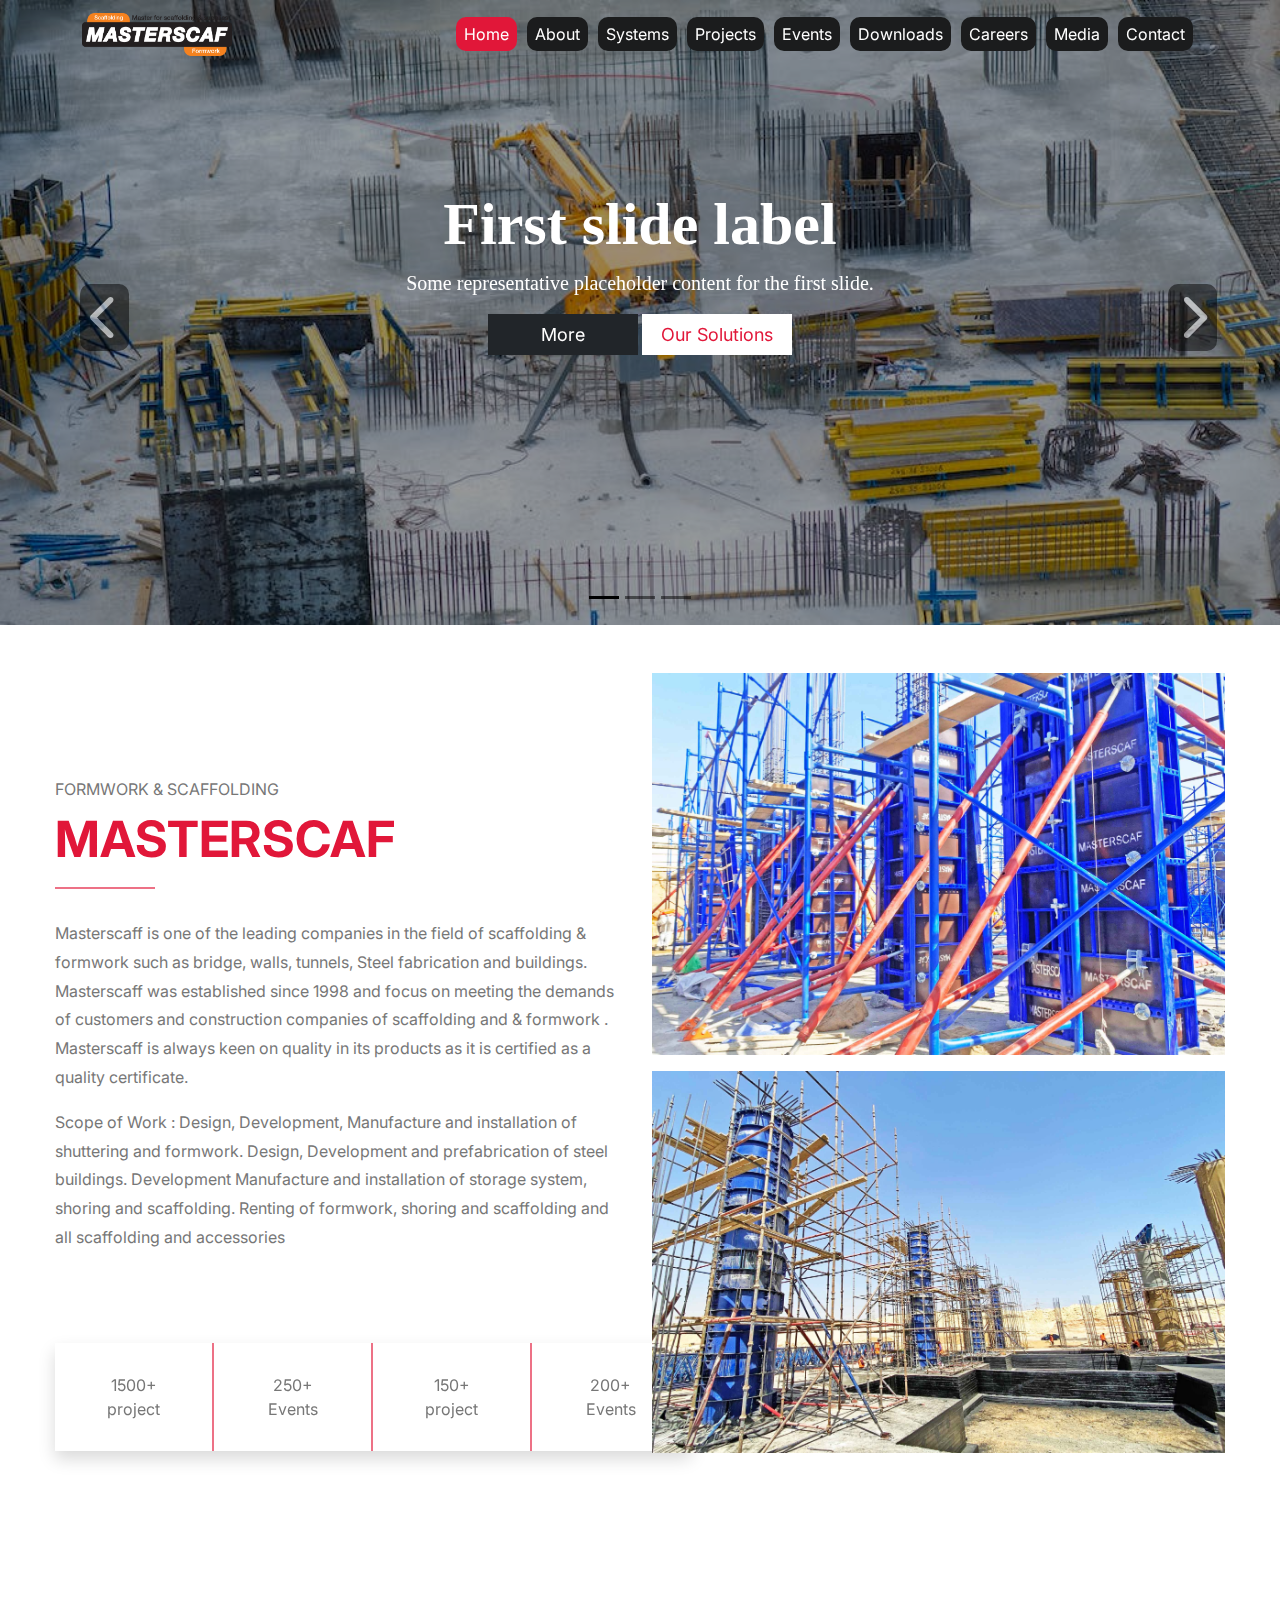
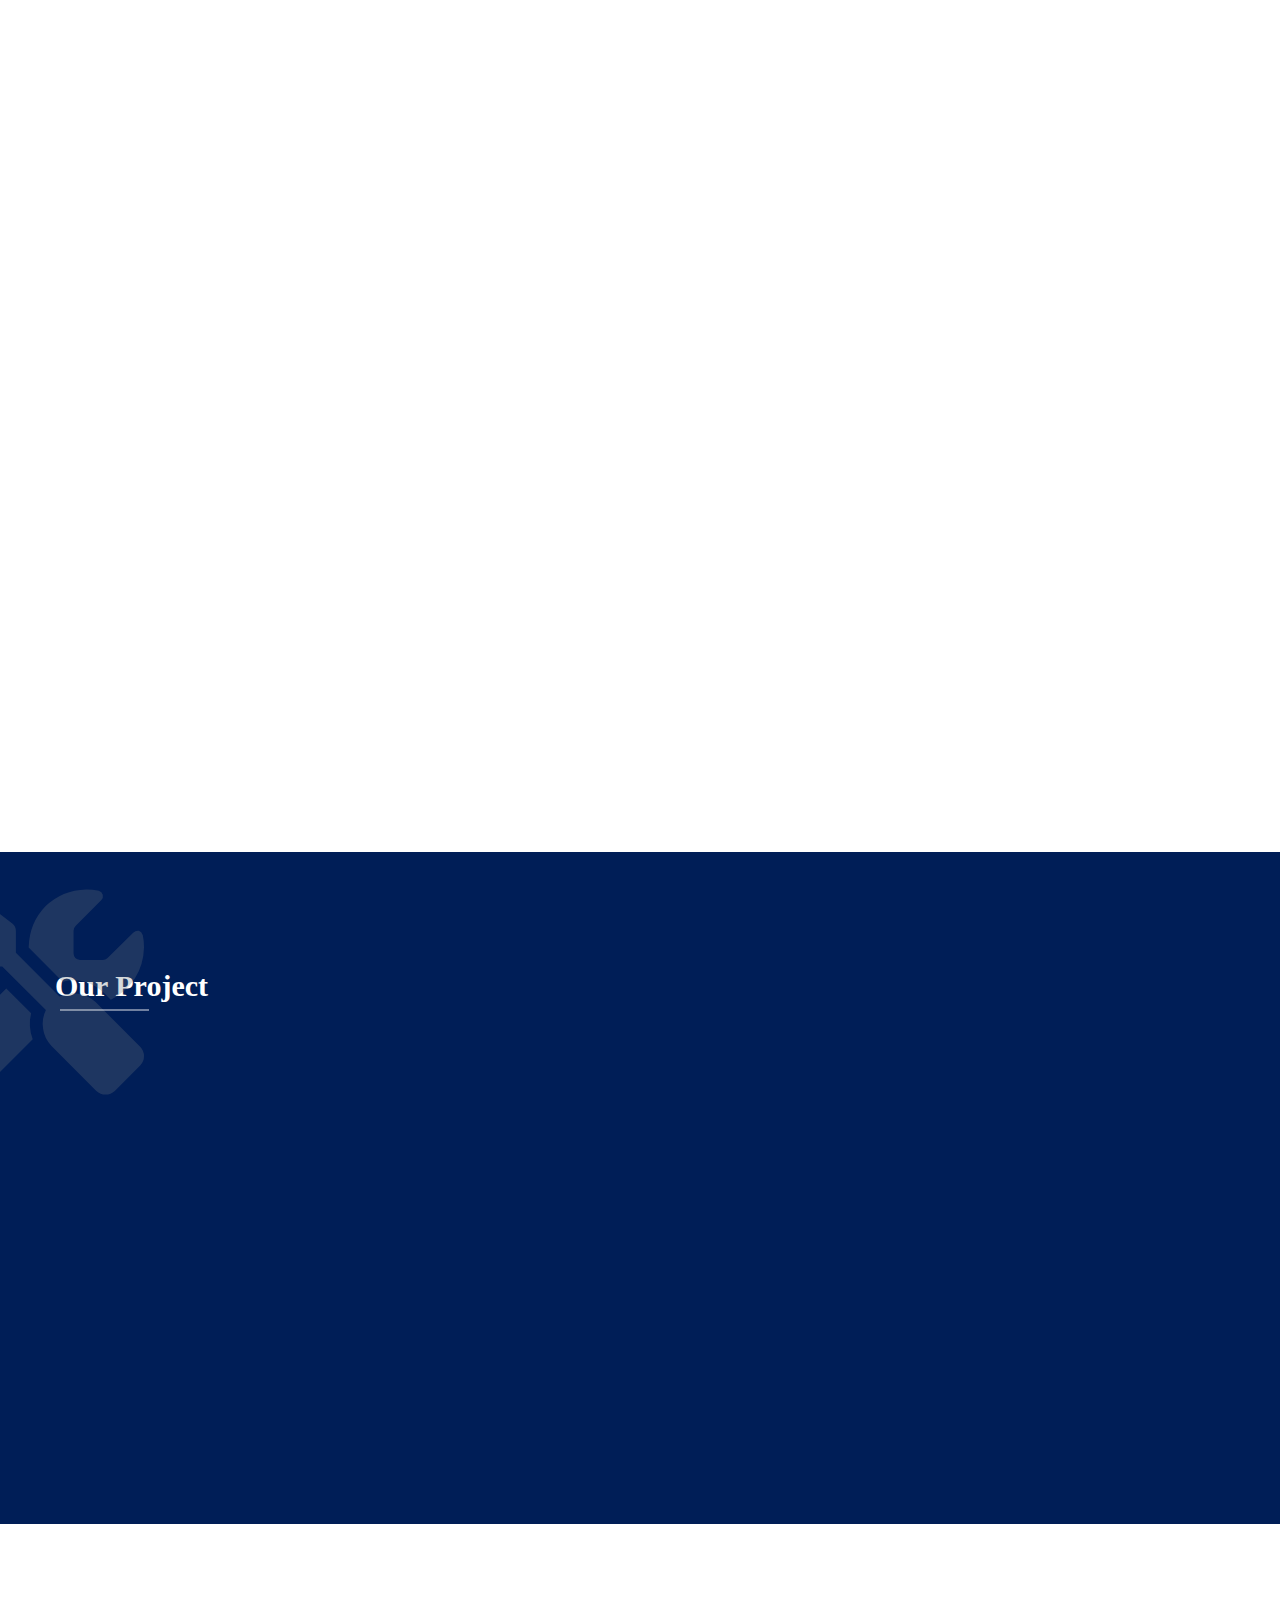
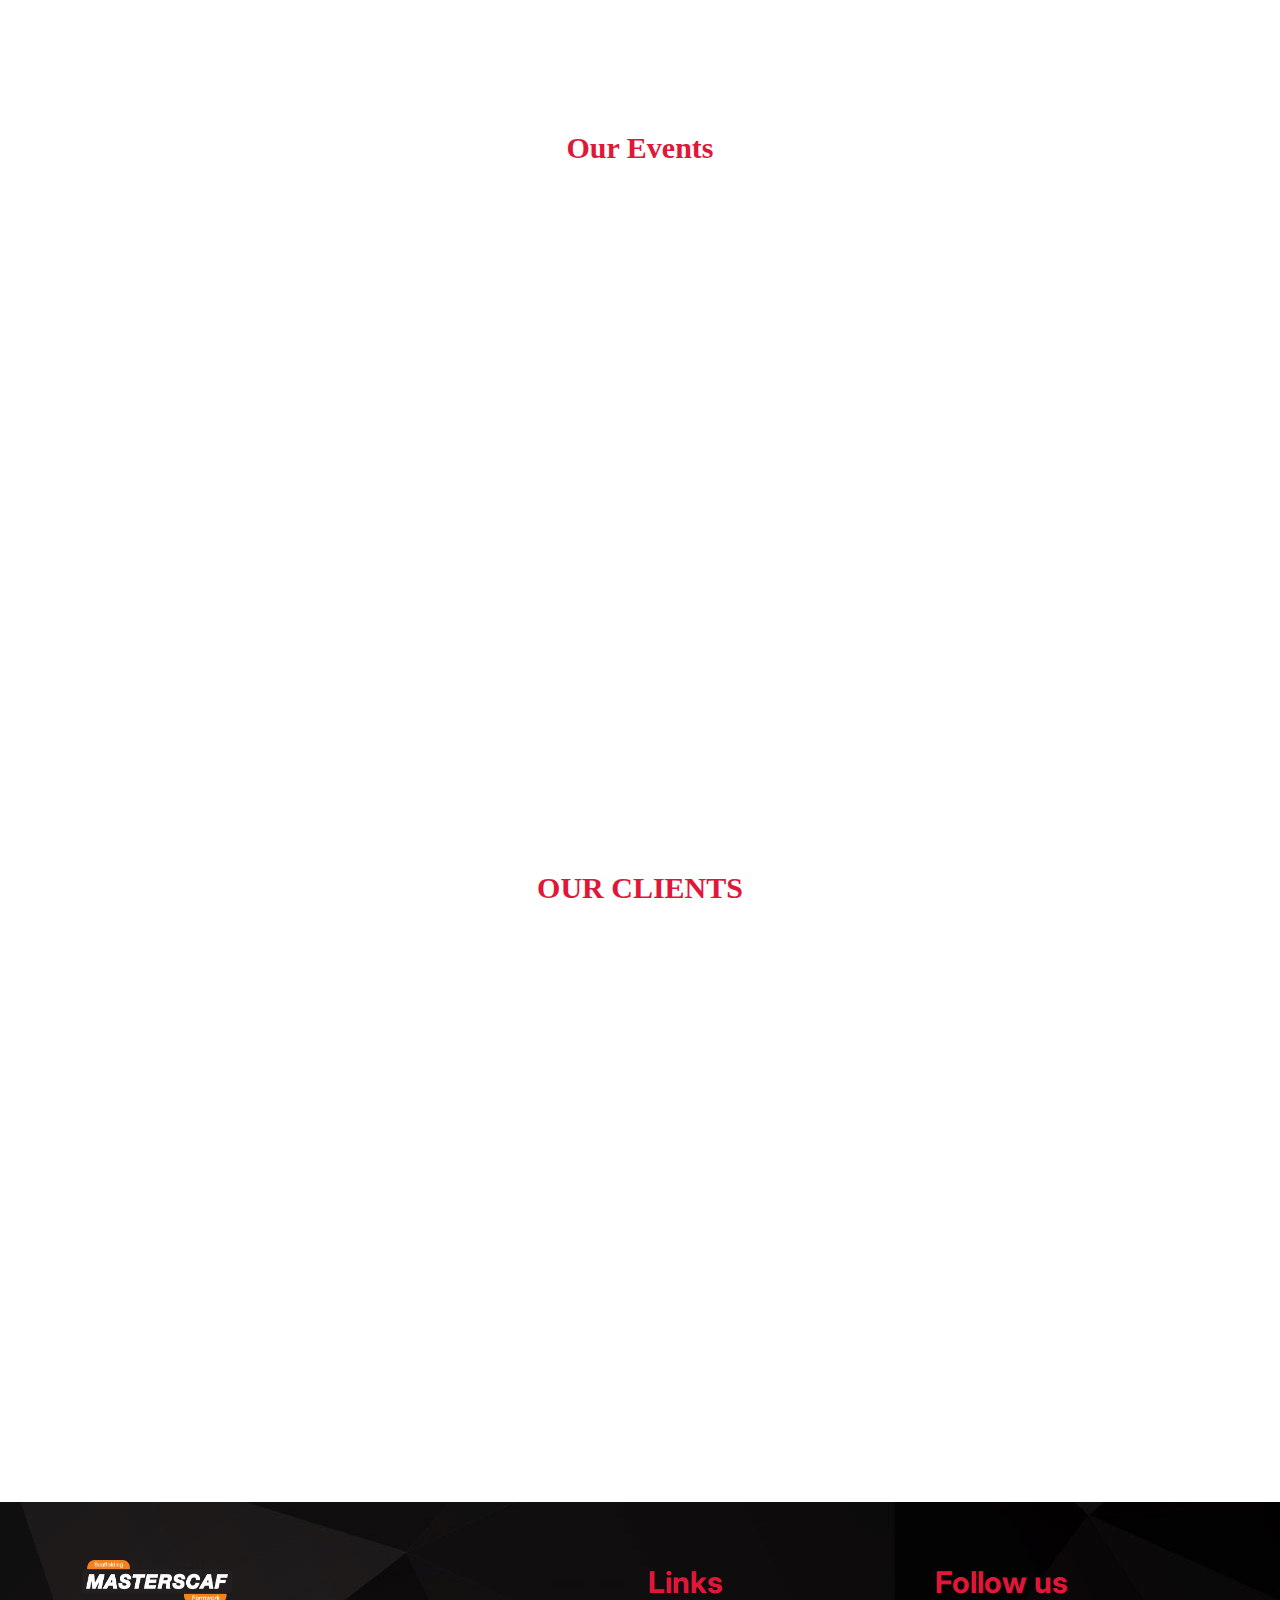
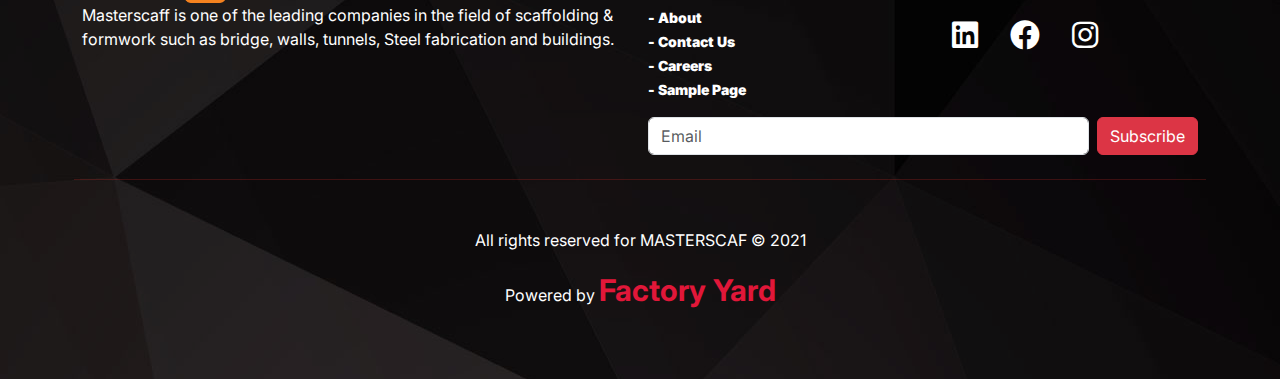
==== commit 51abd325: "first-" ====
--- a/index.html
+++ b/index.html
@@ -92,42 +92,44 @@
         </div>
         <div class="carousel-inner">
           <div class="carousel-item active" data-bs-interval="10000">
-            <img src="./image/main slider/sli1.jpg" class="d-block w-100  responsive-image " alt="...">
+            <img src="./image/main slider/1.jpg" class="d-block w-100  responsive-image " alt="...">
             <div class="carousel-caption wow animate__animated animate__zoomIn animate__slow  ">
               <h5>First slide label</h5>
               <p>Some representative placeholder content for the first slide.</p>
-              <button class="btn btn-warning w-25 py-2 ">More</button>
-              <button class="btn btn-warning w-25 py-2 ">Details</button>
+              <button class=" more  ">More</button>
+              <button class="  our-solutions ">Our Solutions</button>
 
             </div>
           </div>
           <div class="carousel-item" data-bs-interval="2000">
-            <img src="./image/main slider/sli2.avif" class="d-block w-100  responsive-image " alt="...">
+            <img src="./image/main slider/2.jpg" class="d-block w-100  responsive-image " alt="...">
             <div class="carousel-caption wow animate__animated animate__zoomIn animate__slow  d-md-block">
               <h5>Second slide label</h5>
-              <button class="btn btn-warning w-25 py-2 ">More</button>
-              <button class="btn btn-warning w-25 py-2 ">Details</button>
+              <button class=" more ">More</button>
+              <button class="  our-solutions ">Our Solutions</button>
               <p>Some representative placeholder content for the second slide.</p>
 
 
             </div>
           </div>
           <div class="carousel-item">
-            <img src="./image/main slider/sli3.avif" class="d-block w-100  responsive-image " alt="...">
-            <div class="carousel-caption wow animate__animated animate__zoomIn animate__slow d-none d-md-block">
+            <img src="./image/main slider/3.jpg" class="d-block w-100  responsive-image " alt="...">
+            <div class="carousel-caption wow animate__animated animate__zoomIn animate__slow ">
               <h5>Third slide label</h5>
               <p>Some representative placeholder content for the third slide.</p>
-              <button class="btn btn-warning w-25 py-2 ">More</button>
-              <button class="btn btn-warning w-25 py-2 ">Details</button>
-
-            </div>
-          </div>
-        </div>
-        <button class="carousel-control-prev" type="button" data-bs-target="#carouselExampleDark" data-bs-slide="prev">
+              <button class=" more ">More</button>
+              <button class="  our-solutions ">Our Solutions</button>
+
+            </div>
+          </div>
+        </div>
+        <button class="carousel-control-prev d-none d-md-block" type="button" data-bs-target="#carouselExampleDark"
+          data-bs-slide="prev">
           <span class="carousel-control-prev-icon" aria-hidden="true"><i class="fa-solid fa-chevron-left"></i></span>
           <span class="visually-hidden">Previous</span>
         </button>
-        <button class="carousel-control-next" type="button" data-bs-target="#carouselExampleDark" data-bs-slide="next">
+        <button class="carousel-control-next d-none d-md-block" type="button" data-bs-target="#carouselExampleDark"
+          data-bs-slide="next">
           <span class="carousel-control-next-icon" aria-hidden="true"><i class="fa-solid fa-chevron-right"></i></span>
           <span class="visually-hidden">Next</span>
         </button>
@@ -139,12 +141,13 @@
   </header>
 
 
+  <!-- About  -->
   <section class="about py-5">
     <div class=" container overflow-hidden">
       <div class="row about-work ">
         <div class="col-lg-6 py-lg-5   wow animate__animated animate__zoomIn animate__slow">
           <div class="position-relative py-5 ">
-            <span class="py-2 d-block">FORMWORK & SCAFFOLDING</span>
+            <span class="py-2 d-block ">FORMWORK & SCAFFOLDING</span>
             <h3 class="">MASTERSCAF </h3>
             <p class="">Masterscaff is one of the leading companies in the field of scaffolding & formwork such as
               bridge, walls, tunnels, Steel fabrication and buildings. Masterscaff was established since 1998 and focus
@@ -155,10 +158,10 @@
               storage system, shoring and scaffolding. Renting of formwork, shoring and scaffolding and all
               scaffolding and accessories</p>
             <div class=" spans  shadow d-flex justify-content-between align-items-center">
-              <span class="">1500+ <br> project</span>
-              <span class="">250+ <br> Events</span>
-              <span class="">150+ <br> project</span>
-              <span class="">200+ <br> Events</span>
+              <span class="hvr-bounce-to-right">1500+ <br> project</span>
+              <span class="hvr-bounce-to-right">250+ <br> Events</span>
+              <span class="hvr-bounce-to-right">150+ <br> project</span>
+              <span class="hvr-bounce-to-right">200+ <br> Events</span>
               <!-- <span class="num" data-val="1500">000+ <br> project</span>
               <span class="num" data-val="250">000 <br> Events</span>
               <span class="num" data-val="400">000 <br> project</span>
@@ -170,14 +173,31 @@
         </div>
         <div class="col-lg-6 wow animate__animated animate__zoomIn animate__slow">
           <div class="image d-flex justify-content-center align-content-center flex-column ">
-            <img src="image/about/1.jpg " class="w-100 mb-2" alt="">
-            <img src="image/about/2.jpg" class="w-100 mt-2" alt="">
+            <img src="image/about/1.jpg " class="w-100 mb-2 hvr-shrink  " alt="">
+            <img src="image/about/2.jpg" class="w-100 mt-2 hvr-bounce-out  " alt="">
           </div>
         </div>
       </div>
       <!-- Ser -->
       <div class="row g-5 py-5 about-service ">
-        <div class="col-12 col-md-6 col-lg-3 wow animate__animated animate__zoomIn animate__slow ">
+        <div class="col-12 col-md-6 col-lg-3 wow animate__animated animate__zoomIn animate__slow  ">
+          <div class="d-flex justify-content-center align-items-center flex-column bg-body-secondary element">
+            <div class="overlay ">
+            </div>
+            <div class="icon mb-3 ">
+              <i class="fa-solid fa-screwdriver-wrench "></i>
+            </div>
+            <div class="text text-center ">
+              <h6>Engineering Services</h6>
+              <p>masterscaff engineering department is capable to and out the best solution for concrete structure
+                casting in safe , fast & economically formwork solution ....</p>
+            </div>
+          </div>
+        </div>
+
+
+        <div
+          class="col-12 col-md-6 col-lg-3 wow animate__animated animate__zoomIn animate__slow wow animate__animated animate__zoomIn animate__slow">
           <div class="d-flex justify-content-center align-items-center flex-column bg-body-secondary element">
             <div class="overlay ">
             </div>
@@ -193,8 +213,7 @@
         </div>
 
 
-        <div
-          class="col-12 col-md-6 col-lg-3 wow animate__animated animate__zoomIn animate__slow wow animate__animated animate__zoomIn animate__slow">
+        <div class="col-12 col-md-6 col-lg-3 wow animate__animated animate__zoomIn animate__slow">
           <div class="d-flex justify-content-center align-items-center flex-column bg-body-secondary element">
             <div class="overlay ">
             </div>
@@ -226,29 +245,13 @@
         </div>
 
 
-        <div class="col-12 col-md-6 col-lg-3 wow animate__animated animate__zoomIn animate__slow">
-          <div class="d-flex justify-content-center align-items-center flex-column bg-body-secondary element">
-            <div class="overlay ">
-            </div>
-            <div class="icon mb-3">
-              <i class="fa-solid fa-screwdriver-wrench "></i>
-            </div>
-            <div class="text text-center">
-              <h6>Engineering Services</h6>
-              <p>masterscaff engineering department is capable to and out the best solution for concrete structure
-                casting in safe , fast & economically formwork solution ....</p>
-            </div>
-          </div>
-        </div>
-
-
       </div>
 
       <!-- Details -->
 
       <div class="row about-details">
-        <div class="col-lg-6 image-details wow animate__animated animate__zoomIn animate__slow">
-          <div class="img"></div>
+        <div class="col-lg-6 image-details wow animate__animated animate__zoomIn animate__slow hvr-shrink">
+          <div class="img "></div>
 
         </div>
         <div class="col-lg-6 details-text wow animate__animated animate__zoomIn animate__slow">
@@ -266,6 +269,7 @@
 
   </section>
 
+  <!-- Project -->
   <section class="our-projects py-5">
     <div class="container py-5">
       <div class="row">
@@ -328,6 +332,7 @@
         </div>
       </div>
     </div>
+
   </section>
 
   <section class="order rounded-2 wow animate__animated animate__zoomIn animate__slow">
@@ -344,7 +349,7 @@
         <div class="col-md-6 col-lg-4 wow animate__animated animate__zoomIn animate__slow">
           <div class="event-item">
             <div class="image">
-              <img src="image/event/Events2.jpg" class="w-100" alt="">
+              <img src="image/events/Events2.jpg" class="w-100" alt="">
             </div>
             <div class="event-text">
               <div class="bg-white  shadow py-5 content">
@@ -359,7 +364,7 @@
         <div class="col-md-6 col-lg-4 wow animate__animated animate__zoomIn animate__slow">
           <div class="event-item ">
             <div class="image">
-              <img src="image/event/Events3.jpg" class="w-100" alt="">
+              <img src="image/events/Events3.jpg" class="w-100" alt="">
             </div>
             <div class="event-text">
               <div class="bg-white  shadow py-5 content active">
@@ -374,7 +379,7 @@
         <div class="col-md-6 col-lg-4 wow animate__animated animate__zoomIn animate__slow">
           <div class="event-item">
             <div class="image">
-              <img src="image/event/Events1.jpg" class="w-100" alt="">
+              <img src="image/events/Events1.jpg" class="w-100" alt="">
             </div>
             <div class="event-text">
               <div class="bg-white  shadow py-5 content">
--- a/scss/index.css
+++ b/scss/index.css
@@ -1,4 +1,12 @@
 /* ===================== Variable ===============  */
+.bg-btn-media {
+  background-color: #001e57 !important;
+  color: #fff;
+}
+.bg-btn-media:hover {
+  color: #fff;
+}
+
 .layout-page, .media .layout, .sec-download .layout, .contact-us .layout, .events .layout, .project .layout, .sytem .layout, .about-us .layout {
   position: absolute;
   background-color: rgba(0, 0, 0, 0.71);
@@ -73,84 +81,23 @@
 
 body {
   font-family: "Inter", sans-serif;
-  background-color: #f2f2f2;
-}
-
-/* =================================== Home Page ========================================================= */
-/* ===================== Header ===============  */
-header .home {
-  position: relative;
-}
-header .home img {
-  height: 100vh !important;
-}
-@media (max-width: 767px) {
-  header .home img {
-    height: 60vh !important;
-  }
-}
-header .home .carousel-control-prev-icon {
-  background-image: url();
-}
-header .home .overlay {
-  left: 0;
-  top: 0;
-  bottom: 0;
-  right: 0;
-  background-color: rgba(0, 0, 0, 0.3882352941);
-  z-index: 1;
-}
-header .home i.fa-solid.fa-chevron-left,
-header .home i.fa-solid.fa-chevron-right {
-  background-color: #fff;
-  color: #000;
-  font-size: 47px;
-  padding: 10px;
-  border-radius: 10px;
-}
-header .home .carousel-caption {
-  bottom: 11.25rem;
-  color: #fff;
-  z-index: 9999;
-}
-header .home .carousel-caption p {
-  color: #777;
-}
-header .home .carousel-caption .btn {
-  width: 150px !important;
-  margin: 0 5px;
-  padding: 10px !important;
-  color: #fff;
-  font-size: 20px;
-  font-weight: bold;
-}
-@media (max-width: 767px) {
-  header .home .carousel-caption .btn {
-    width: 100px !important;
-    padding: 5px !important;
-  }
-}
-@media (max-width: 991px) {
-  header .home .carousel-caption {
-    bottom: 1.25rem;
-  }
-}
-header .home .carousel-caption h5 {
-  font-size: 60px;
-  font-weight: 900;
-}
-@media (max-width: 767px) {
-  header .home .carousel-caption h5 {
-    font-size: 30px;
-  }
-}
-header .home .carousel-caption p {
-  font-size: 20px;
+}
+
+.imgHtml {
+  width: 500px;
+  height: 300px;
+  background-image: url(../image/port1.jpg);
+  background-position: center;
+  box-sizing: 100% 100%;
+}
+
+.imgHtml i {
+  cursor: pointer;
 }
 
 /* ===================== Navbar ===============  */
 nav {
-  z-index: 9999999;
+  z-index: 9999999 !important;
 }
 nav .logo {
   width: 150px;
@@ -167,6 +114,7 @@
     width: 100%;
     height: 100vh;
     left: 0;
+    transition: all 1s;
   }
 }
 nav ul li.nav-item {
@@ -193,7 +141,7 @@
   nav ul li.nav-item a::after {
     content: "";
     position: absolute;
-    background-color: #BE2623;
+    background-color: #F7F7F7;
     bottom: 0;
     left: 0;
     right: 0;
@@ -205,6 +153,96 @@
 }
 nav .navbar-toggler {
   color: #be2623;
+}
+
+/* =================================== Home Page ========================================================= */
+/* ===================== Header ===============  */
+header .home {
+  position: relative;
+}
+@media (max-width: 767px) {
+  header .home img {
+    height: 60vh !important;
+  }
+}
+header .home .carousel-control-prev-icon {
+  background-image: url();
+}
+header .home .overlay {
+  left: 0;
+  top: 0;
+  bottom: 0;
+  right: 0;
+  background-color: rgba(0, 0, 0, 0.3882352941);
+  z-index: 1;
+}
+header .home i.fa-solid.fa-chevron-left,
+header .home i.fa-solid.fa-chevron-right {
+  background-color: #fff;
+  color: #000;
+  font-size: 47px;
+  padding: 10px;
+  border-radius: 10px;
+}
+header .home .carousel-caption {
+  bottom: 11.25rem;
+  color: #fff;
+  z-index: 9999;
+  bottom: 40%;
+}
+header .home .carousel-caption p {
+  color: #777;
+}
+header .home .carousel-caption .more,
+header .home .carousel-caption .our-solutions {
+  width: 150px;
+  padding: 7px 5px;
+  border: none;
+  font-size: 18px;
+  transition: all 1s;
+}
+@media (max-width: 551px) {
+  header .home .carousel-caption .more,
+  header .home .carousel-caption .our-solutions {
+    width: 100px;
+    font-size: 14px;
+  }
+}
+header .home .carousel-caption .more {
+  background-color: #212529;
+  color: #fff;
+}
+header .home .carousel-caption .more:hover {
+  background-color: #fff;
+  color: #000;
+}
+header .home .carousel-caption .our-solutions {
+  background-color: #fff;
+  color: #e11739 !important;
+}
+header .home .carousel-caption .our-solutions:hover {
+  background-color: #e11739;
+  color: #fff !important;
+}
+@media (max-width: 1024px) {
+  header .home .carousel-caption {
+    bottom: 2%;
+  }
+}
+header .home .carousel-caption h5 {
+  font-size: 60px;
+  font-weight: 700;
+  font-family: "Times New Roman", Times, serif;
+}
+@media (max-width: 767px) {
+  header .home .carousel-caption h5 {
+    font-size: 30px;
+  }
+}
+header .home .carousel-caption p {
+  font-size: 20px;
+  font-family: "Times New Roman", Times, serif;
+  color: #fff;
 }
 
 /* ===================== About ===============  */
@@ -212,6 +250,9 @@
   max-width: 1210px;
   padding: 0 20px;
   margin: 0 auto;
+}
+.about .about-work span {
+  color: #777;
 }
 .about .about-work img {
   width: 100% !important;
@@ -272,9 +313,6 @@
   font-weight: 500;
   font-size: 20px;
 }
-.about .about-service .element p {
-  color: #777;
-}
 .about .about-service .element .overlay {
   content: "";
   position: absolute;
@@ -282,7 +320,7 @@
   right: 0;
   top: 0;
   height: 100%;
-  background-color: #e11739;
+  background-color: rgba(225, 23, 57, 0.5411764706);
   transition: all 2s;
   opacity: 0;
 }
@@ -290,7 +328,7 @@
   content: "";
   position: absolute;
   height: 5px;
-  background-color: red;
+  background-color: #e11739;
   bottom: 0;
   right: 0;
   left: 0;
@@ -313,8 +351,8 @@
   transition: all 1s ease;
 }
 .about .about-service .element:hover .text, .about .about-service .element:hover .icon {
-  z-index: 9999;
-  color: aliceblue;
+  z-index: 999999;
+  color: #fff !important;
 }
 .about .about-service .element:hover::before {
   background-color: #001e57;
@@ -332,7 +370,7 @@
 }
 .about .about-details .image-details {
   height: 500px;
-  background: url("../image/about/about-details.jpg");
+  background: url("../image/about/details.jpg");
   background-size: cover;
 }
 .about .details-text {
@@ -465,10 +503,10 @@
 }
 
 /* Event */
-.event {
-  color: #fff;
-}
-.event h2 {
+.event, .section-project {
+  color: #fff;
+}
+.event h2, .section-project h2 {
   text-align: center;
   color: #e11739;
   margin: 20px 0;
@@ -476,44 +514,46 @@
   font-weight: 700;
   font-family: cursive;
 }
-.event .event-item {
+.event .event-item, .section-project .event-item {
   overflow: hidden;
 }
-.event .event-item:hover img {
+.event .event-item:hover img, .section-project .event-item:hover img {
   transform: scale(1.1);
 }
-.event .event-item:hover .event-text {
+.event .event-item:hover .event-text, .section-project .event-item:hover .event-text {
   transform: translatey(-40px);
 }
-.event .event-item img {
+.event .event-item img, .section-project .event-item img {
   transition: all 1s;
 }
-.event .event-item .event-text {
+.event .event-item .event-text, .section-project .event-item .event-text {
   color: #000;
   padding: 10px;
   text-align: center;
   transform: translatey(-30px);
   transition: all 1s;
 }
-.event .event-item .event-text:hover .content::after,
-.event .event-item .event-text:hover .content::before {
+.event .event-item .event-text:hover .content::after, .section-project .event-item .event-text:hover .content::after,
+.event .event-item .event-text:hover .content::before,
+.section-project .event-item .event-text:hover .content::before {
   background-color: #001e57;
   color: #fff;
 }
-.event .event-item .event-text .active::after,
-.event .event-item .event-text .active::before {
+.event .event-item .event-text .active::after, .section-project .event-item .event-text .active::after,
+.event .event-item .event-text .active::before,
+.section-project .event-item .event-text .active::before {
   background-color: #001e57 !important;
   color: #fff;
 }
-.event .event-item .event-text .content {
-  position: relative;
-}
-.event .event-item .event-text .content h6 {
+.event .event-item .event-text .content, .section-project .event-item .event-text .content {
+  position: relative;
+}
+.event .event-item .event-text .content h6, .section-project .event-item .event-text .content h6 {
   position: relative;
   padding: 15px 0;
   font-weight: 700;
 }
-.event .event-item .event-text .content h6::after {
+.event .event-item .event-text .content h6::after, .section-project .event-item .event-text .content h6::after {
   content: "";
   position: absolute;
   width: 14%;
@@ -522,11 +562,11 @@
   bottom: 0;
   left: 42%;
 }
-.event .event-item .event-text .content p {
+.event .event-item .event-text .content p, .section-project .event-item .event-text .content p {
   margin-top: 30px;
   color: #777;
 }
-.event .event-item .event-text .content::after {
+.event .event-item .event-text .content::after, .section-project .event-item .event-text .content::after {
   content: "";
   position: absolute;
   height: 5px;
@@ -535,7 +575,7 @@
   right: 0;
   left: 0;
 }
-.event .event-item .event-text .content::before {
+.event .event-item .event-text .content::before, .section-project .event-item .event-text .content::before {
   content: ">";
   display: flex;
   align-items: center;
@@ -667,7 +707,7 @@
   position: relative;
   background-size: cover;
   background-position: center center;
-  background-image: url("../image/about_us/main1.jpg");
+  background-image: url("../image/about_us/pexels-zukiman-mohamad-190417.jpg");
 }
 .mission .container {
   max-width: 1210px;
@@ -679,6 +719,11 @@
   padding: 20px;
   text-align: center;
   height: 250px;
+}
+@media (max-width: 761px) {
+  .mission .text {
+    height: auto;
+  }
 }
 .mission .text h3 {
   padding: 10px;
@@ -919,7 +964,7 @@
 
 /* ===================== sytem page =============== */
 .sytem {
-  background: url("../image/systems.jpg");
+  background: url("../image/system/main.jpg");
   height: 60vh;
   width: 100%;
   background-color: #000;
@@ -927,58 +972,117 @@
   background-size: cover;
   background-position: center center;
 }
-.sec-system .item {
+.section-system .container {
+  max-width: 1210px;
+  padding: 0 20px;
+  margin: 0 auto;
+}
+.section-system .text-system {
+  padding: 10px;
+  background-color: #001e57;
+  color: #fff;
+  padding: 10px;
+}
+.section-system .text-system h2 {
+  font-size: 30px;
+  font-weight: 7000;
+  font-family: cursive;
+  color: #e11739;
+  position: relative;
+  padding-bottom: 10px;
+}
+.section-system .text-system h2::after {
+  content: "";
+  background-color: #e11739;
+  position: absolute;
+  width: 50px;
+  height: 1px;
+  left: 0;
+  bottom: 0;
+}
+.section-system .text-system span {
+  color: #777;
+  font-size: 14px;
+  padding-left: 5px;
+}
+.section-system .text-system p {
+  line-height: 1.8;
+}
+.section-system .item {
   background-color: #F7F7F7;
   border-radius: 10px;
   box-shadow: 0 8px 16px rgba(0, 0, 0, 0.1);
-  display: flex;
-  flex-direction: column;
-  align-items: center;
+  transition: all 1s ease;
+}
+.section-system .item .image {
   overflow: hidden;
   position: relative;
-  transition: all 0.3s ease;
-  text-align: center;
-}
-.sec-system .item .title {
-  margin: 5px 0;
-}
-.sec-system .item .title h3 {
-  font-weight: 700;
-  margin-top: 10px;
-}
-.sec-system .item .title p {
-  color: #e11739;
-  letter-spacing: 5px;
-}
-.sec-system .item .layout {
+}
+.section-system .item .image .layout {
   position: absolute;
   top: -100%;
   left: -100%;
   width: 100%;
   height: 100%;
   background-color: rgba(33, 37, 41, 0.8392156863);
-  transition: all 0.3s ease;
-  padding: 10px;
-}
-.sec-system .item .layout img {
-  border-radius: 21px;
-  margin: 15px 0;
-  padding: 5px;
-  height: 200px;
-  width: 100%;
-}
-.sec-system .item:hover {
-  transform: scale(1.05);
-}
-.sec-system .item:hover .layout {
+  transition: all 1s ease;
+  padding: 20px;
+}
+.section-system .item .title {
+  padding: 20px 0;
+  position: relative;
+  transition: all 1s ease;
+}
+.section-system .item .title h6 {
+  color: #e11739;
+}
+.section-system .item .title p {
+  color: #777;
+}
+.section-system .item .title::after {
+  content: "";
+  position: absolute;
+  height: 5px;
+  background-color: red;
+  bottom: 0;
+  right: 0;
+  left: 0;
+  transition: all 1s ease;
+}
+.section-system .item .title::before {
+  content: "+";
+  display: flex;
+  align-items: center;
+  justify-content: center;
+  font-weight: 900;
+  font-size: 20px;
+  bottom: 0;
+  z-index: 1;
+  height: 40px;
+  width: 40px;
+  border-radius: 50%;
+  position: absolute;
+  transform: translate(0, 15px);
+  background-color: #fff;
+  transition: all 1s ease;
+  left: 41%;
+}
+.section-system .item:hover .layout {
   top: 0;
   left: 0;
   z-index: 0;
+}
+.section-system .item:hover .title::after {
+  background-color: #001e57;
+}
+.section-system .item:hover .title::before {
+  background-color: #001e57;
+  color: #fff;
 }
 
 /* ========== Project Page =============== */
 .project {
-  background: url("../image/projectpage.jpg");
+  background: url("../image/projectss/main.jpg");
   height: 60vh;
   width: 100%;
   background-color: #000;
@@ -986,51 +1090,139 @@
   background-size: cover;
   background-position: center center;
 }
-.sec-project .project-info {
-  border-radius: 20px;
-  background: #f5f5f5;
-  position: relative;
-  border: 2px solid #c3c6ce;
-  transition: 0.5s ease-out;
-  min-height: 250px;
-}
-.sec-project .project-info .button {
-  transform: translate(-50%, 125%);
+.section-project .container {
+  max-width: 1210px;
+  padding: 0 20px;
+  margin: 0 auto;
+}
+.section-project aside {
+  background-color: #fff !important;
+  color: #000;
+}
+.section-project aside .btn {
+  border: none;
+  border-bottom: 1px solid #9eaac0;
+  color: #e11739;
+  border-radius: 0;
+  padding: 20px 10px;
+  font-weight: 600;
+}
+.section-project aside .text {
+  background-image: url("../image//projectss/aside.png");
+  background-size: cover;
+  background-position: center center;
+  padding: 40px 20px;
+  color: #fff;
+  font-size: 18px;
+  font-weight: 600;
+  height: 300px;
+  position: relative;
+  height: 300px;
+}
+.section-project aside .text .overlay {
+  position: absolute;
+  background-color: rgba(0, 0, 0, 0.4705882353);
+  top: 0;
+  left: 0;
+  right: 0;
+  bottom: 0;
+  width: 100%;
+  display: flex;
+  align-items: center;
+  justify-content: center;
+}
+@media (max-width: 767px) {
+  .section-project aside .text {
+    height: 200px;
+  }
+}
+.section-project aside .call {
+  padding: 20px;
+  background-color: #001e57;
+  text-align: center;
+}
+.section-project aside .call i {
+  color: #e11739;
+  font-size: 30px;
+  margin: 10px 0;
+}
+.section-project aside .call p,
+.section-project aside .call span {
+  color: #777;
+}
+.section-project .main .details {
+  background-color: #001e57 !important;
+  width: 50%;
+}
+.section-project .main .details a {
+  color: #fff !important;
+  font-size: 20px;
+  font-family: cursive;
+}
+.section-project .main .text h6 {
+  color: #e11739;
+  margin: 20px 0;
+  font-size: 22px;
+  font-weight: 700;
+  position: relative;
+  padding-bottom: 10px;
+}
+.section-project .main .text h6::after {
+  content: "";
+  position: absolute;
+  width: 100px;
+  height: 1px;
+  background-color: #001e57;
+  bottom: 0;
+  left: 0;
+}
+.section-project .main .text p {
+  color: #777;
+  line-height: 1.8;
+}
+
+/* =========project-id =============== */
+.project-id .imagee {
+  padding-bottom: 20px;
+  position: relative;
+}
+.project-id .imagee::after {
+  content: "";
+  position: absolute;
+  left: 0;
+  bottom: 0;
+  width: 100%;
+  height: 2px;
   background-color: #e11739;
-  transition: 0.3s ease-out;
-  text-decoration: none;
-  padding: 10px 5px;
-  border-radius: 16px;
-  position: absolute;
-  text-align: center;
-  cursor: pointer;
-  color: #fff;
-  border: none;
-  opacity: 0;
-  width: 70%;
-  bottom: 0;
-  left: 50%;
-}
-.sec-project .project-info:hover {
-  border-color: #e11739;
-  box-shadow: 10px 5px 18px 0 rgba(255, 255, 255, 0.877);
-}
-.sec-project .project-info:hover .button {
-  transform: translate(-50%, 50%);
-  opacity: 1;
-}
-.sec-project h4 {
-  font-size: 20px;
-}
-
-/* ========== polivardo Page =============== */
+}
+.project-id .imagee::before {
+  content: ">";
+  position: absolute;
+  left: 0;
+  bottom: -13px;
+  z-index: 1;
+  width: 30px;
+  height: 30px;
+  border-radius: 50%;
+  background-color: #001e57;
+  display: flex;
+  justify-content: center;
+  align-items: center;
+}
+.project-id .imagee img {
+  transition: all 1s;
+}
+.project-id .imagee img:hover {
+  transform: scale(1.1);
+}
+
 .polivardo h1 {
   color: #e11739;
 }
 
 /* ========== event page =========== */
 .events {
-  background: url("../image/Eventsjpg");
+  background: url("../image/events/main.jpg");
   height: 60vh;
   width: 100%;
   background-color: #000;
@@ -1038,53 +1230,9 @@
   background-size: cover;
   background-position: center center;
 }
-/* =====================imege slider project */
-.bg-sec {
-  background-color: #fff;
-  padding: 10px;
-}
-
-.slider-img {
-  width: 30%;
-}
-.slider-img .child {
-  transition: all 1s;
-}
-.slider-img .child:hover {
-  transform: scale(1.1);
-}
-
-.main-image {
-  position: relative;
-  margin-left: 20px;
-  width: 60%;
-}
-.main-image .btns .negative,
-.main-image .btns .plus {
-  position: absolute;
-  bottom: -50px;
-  background-color: #e11739;
-  border: none;
-  background-color: #fff !important;
-  color: #000;
-}
-.main-image .btns .negative {
-  left: 20%;
-}
-.main-image .btns .plus {
-  right: 20%;
-}
-.main-image #parent {
-  border-radius: 20px;
-  transition: all 1s;
-}
-.main-image #parent:hover {
-  transform: scale(1.1);
-}
-
 /* ======================== Contacts page ============= */
 .contact-us {
-  background: url("../image/contact.jpg");
+  background: url("../image/contact/main.jpg");
   height: 60vh;
   width: 100%;
   background-color: #000;
@@ -1132,7 +1280,7 @@
 
 /* ================= Downloads page ============== */
 .sec-download {
-  background: url("../image/downloads.jpg");
+  background: url("../image/dwounload/main.jpg");
   height: 60vh;
   width: 100%;
   background-color: #000;
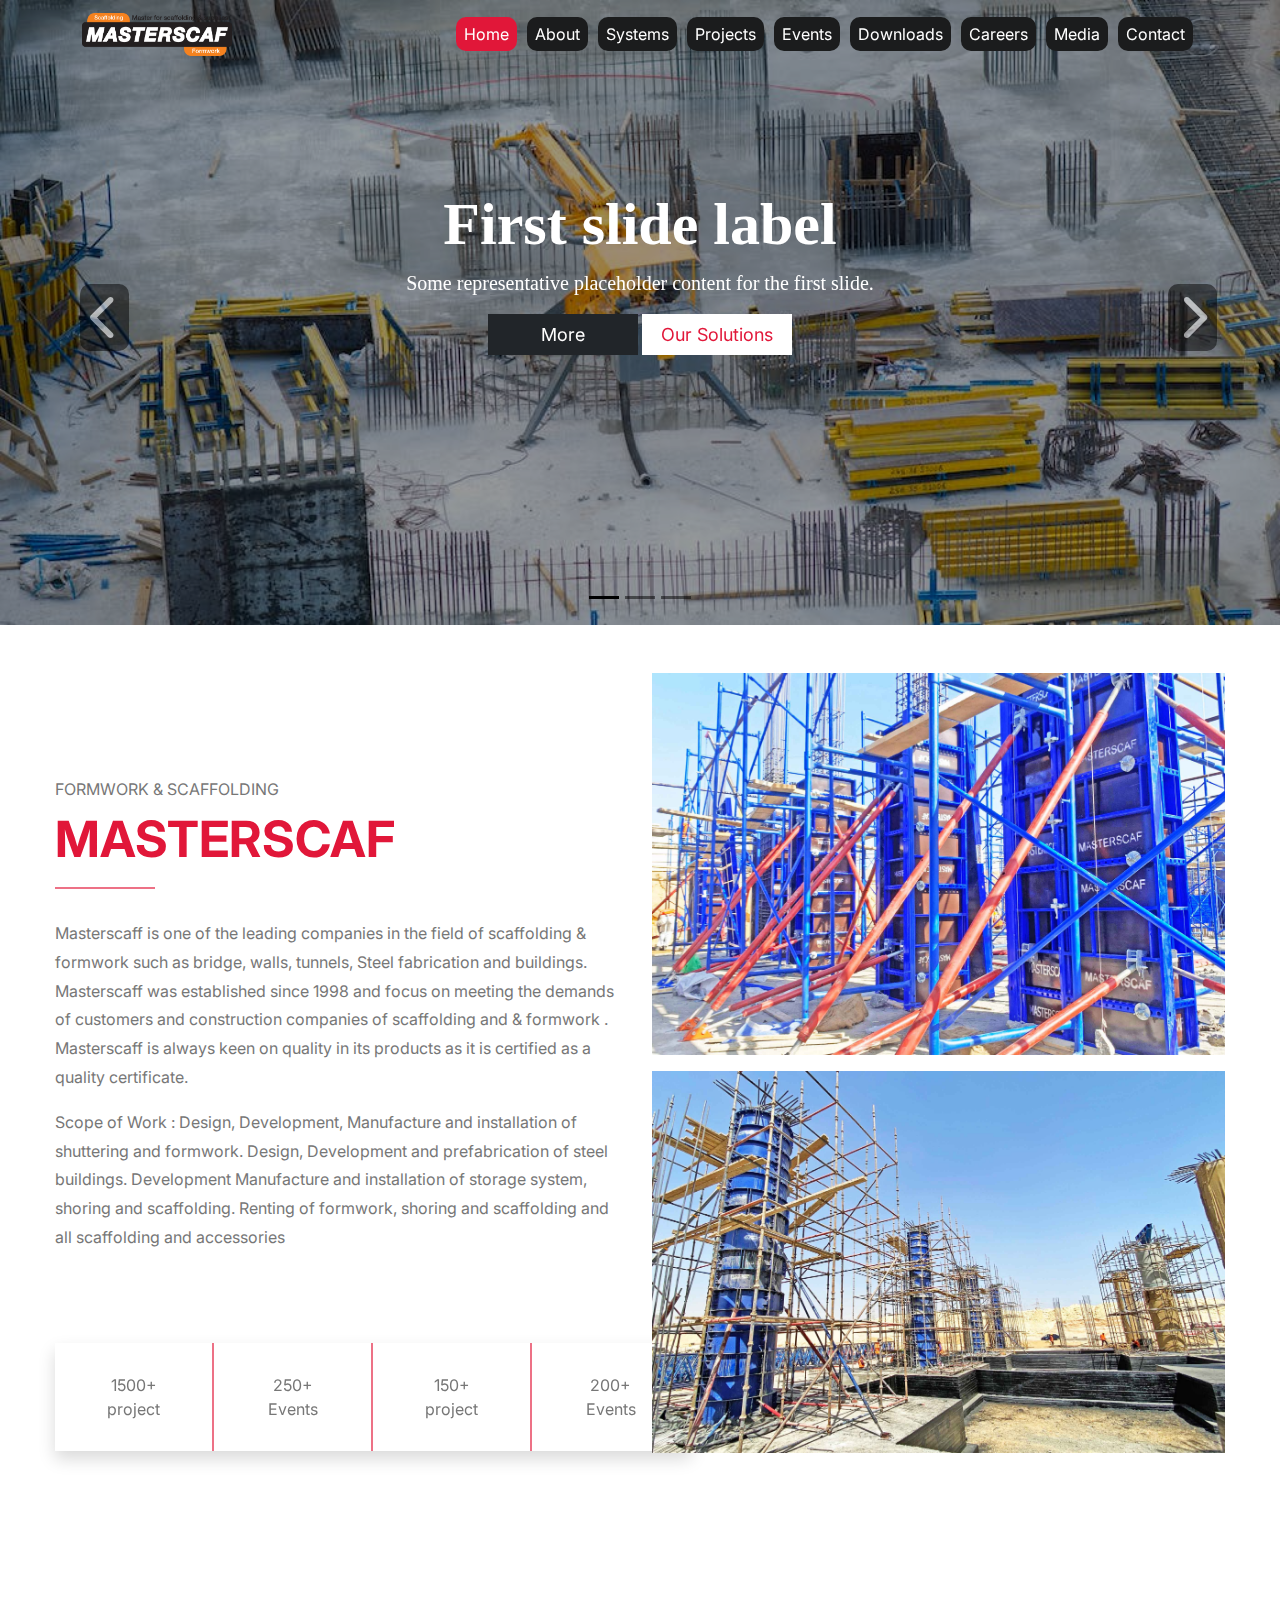
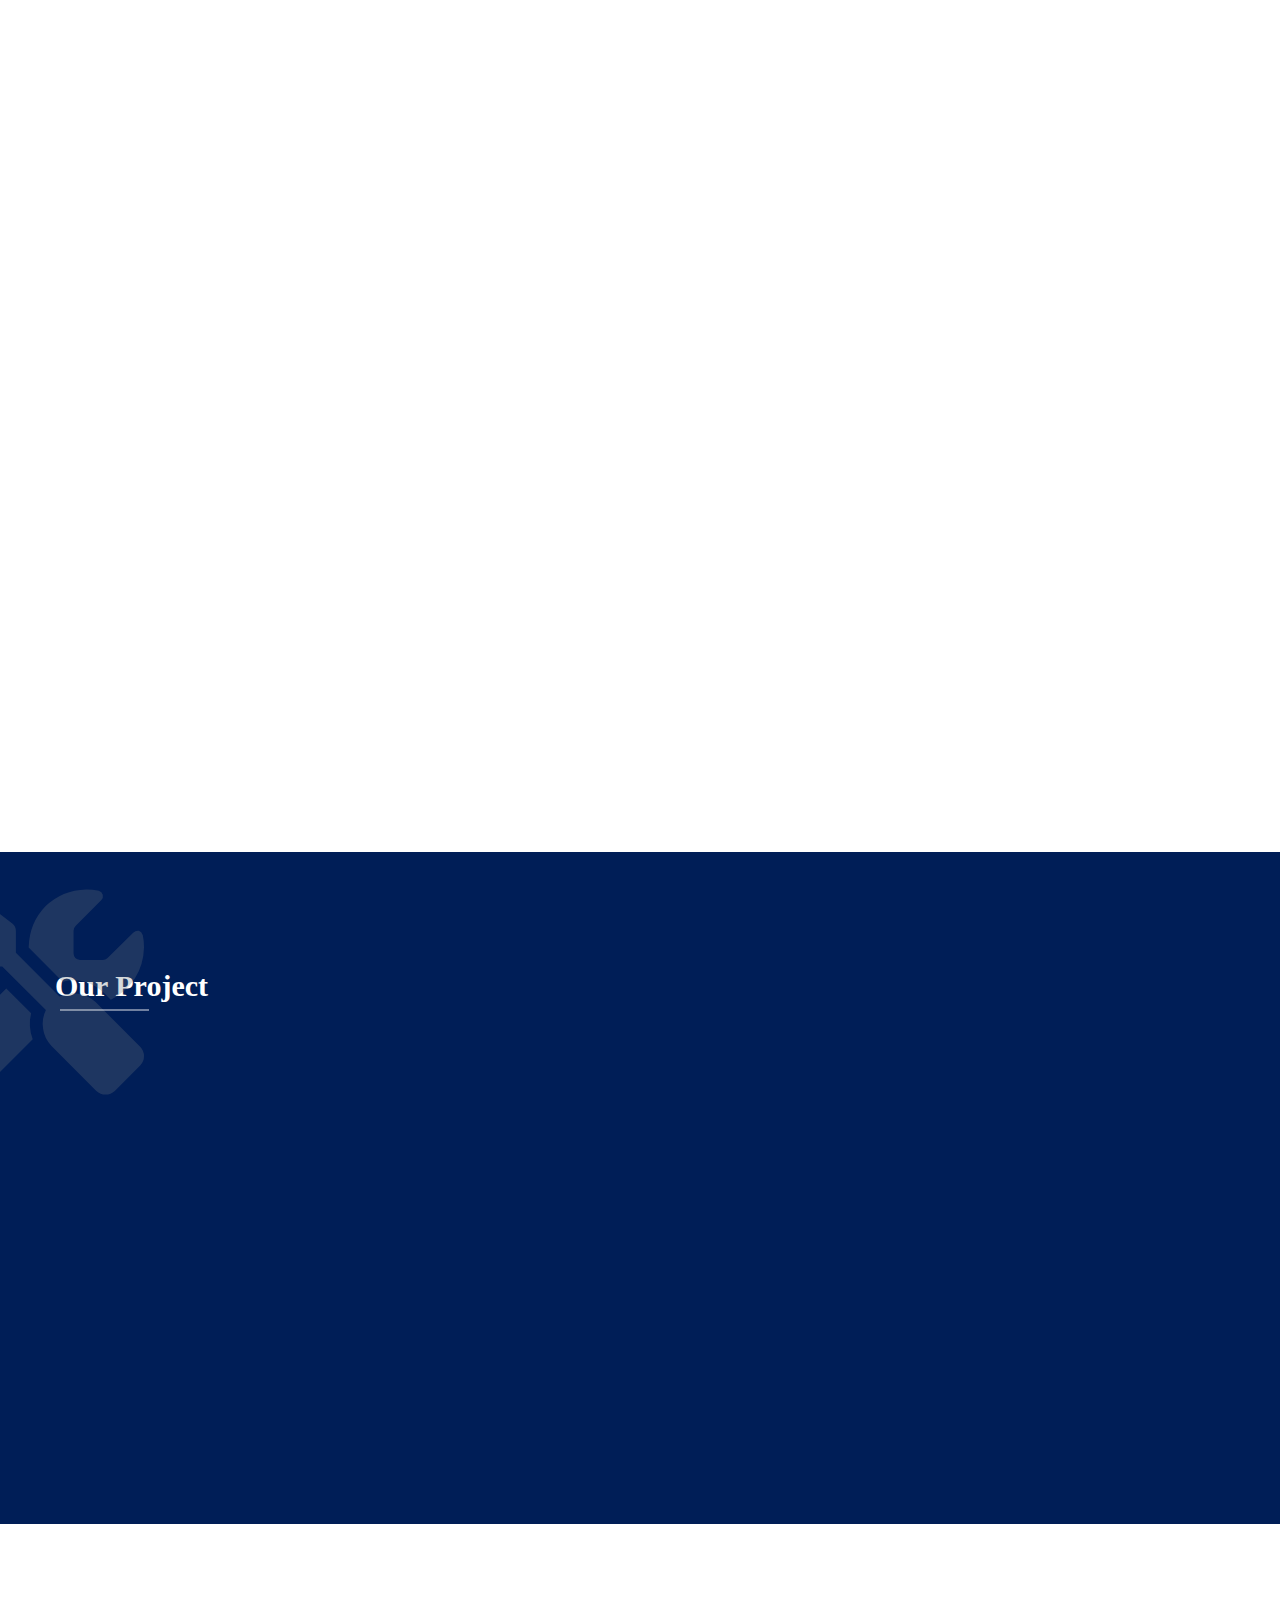
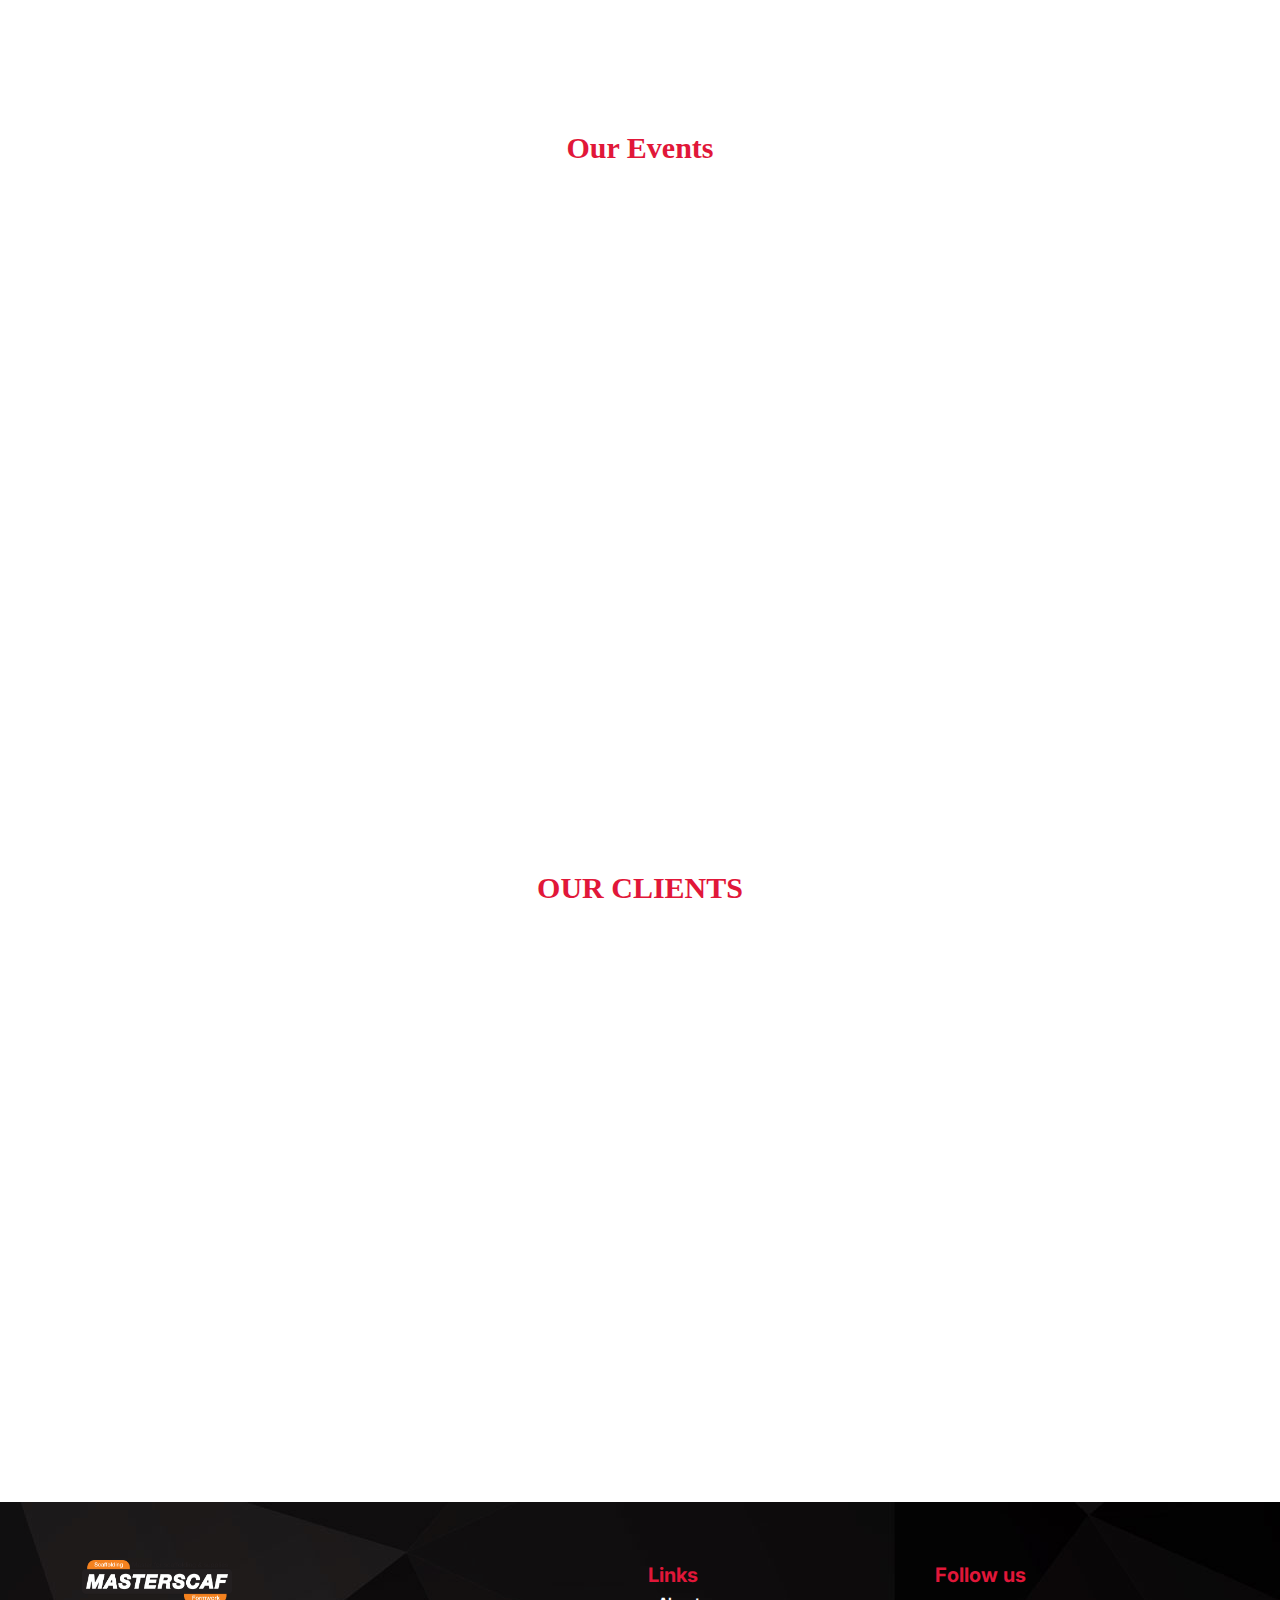
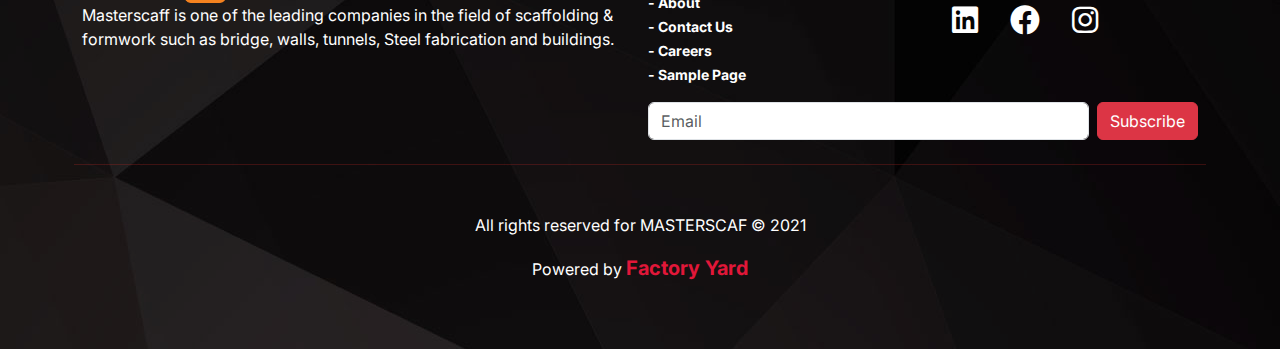
==== commit fb3ddba9: "first-" ====
--- a/index.html
+++ b/index.html
@@ -28,6 +28,7 @@
 
 <body>
   <!-- ============ Navbar ================ -->
+
 
   <nav id="navbar"
     class="navbar navbar-expand-lg position-fixed start-0 end-0  wow animate__animated animate__fadeInDown  animate__slow"
--- a/scss/index.css
+++ b/scss/index.css
@@ -7,7 +7,7 @@
   color: #fff;
 }
 
-.layout-page, .media .layout, .sec-download .layout, .contact-us .layout, .events .layout, .project .layout, .sytem .layout, .about-us .layout {
+.layout-page, .contact-us .layout, .media .layout, .sec-download .layout, .events .layout, .project .layout, .sytem .layout, .about-us .layout {
   position: absolute;
   background-color: rgba(0, 0, 0, 0.71);
   width: 100%;
@@ -16,20 +16,20 @@
   justify-content: start;
   align-items: center;
 }
-.layout-page .text, .media .layout .text, .sec-download .layout .text, .contact-us .layout .text, .events .layout .text, .project .layout .text, .sytem .layout .text, .about-us .layout .text {
+.layout-page .text, .contact-us .layout .text, .media .layout .text, .sec-download .layout .text, .events .layout .text, .project .layout .text, .sytem .layout .text, .about-us .layout .text {
   max-width: 600px;
   background-color: rgba(242, 242, 242, 0.3607843137);
   color: #fff;
   border-top-right-radius: 30px;
   border-bottom-right-radius: 30px;
 }
-.layout-page .text p, .media .layout .text p, .sec-download .layout .text p, .contact-us .layout .text p, .events .layout .text p, .project .layout .text p, .sytem .layout .text p, .about-us .layout .text p {
+.layout-page .text p, .contact-us .layout .text p, .media .layout .text p, .sec-download .layout .text p, .events .layout .text p, .project .layout .text p, .sytem .layout .text p, .about-us .layout .text p {
   font-size: 18px;
   line-height: 1.8;
   font-weight: 600;
   padding-left: 50px;
 }
-.layout-page .text h2, .media .layout .text h2, .sec-download .layout .text h2, .contact-us .layout .text h2, .events .layout .text h2, .project .layout .text h2, .sytem .layout .text h2, .about-us .layout .text h2 {
+.layout-page .text h2, .contact-us .layout .text h2, .media .layout .text h2, .sec-download .layout .text h2, .events .layout .text h2, .project .layout .text h2, .sytem .layout .text h2, .about-us .layout .text h2 {
   padding-left: 50px;
   font-size: 30px;
 }
@@ -655,48 +655,6 @@
 }
 .contact span {
   font-size: #777;
-}
-
-/* ===================== Footer ===============  */
-footer {
-  position: relative;
-  background: url("../image//footer.jpg");
-  color: #fff;
-}
-footer .logo {
-  width: 150px;
-}
-footer .icon {
-  width: 50px;
-  height: 50px;
-  margin: 5px;
-  display: flex;
-  justify-content: center;
-  align-items: center;
-  border-radius: 50%;
-  font-size: 30px;
-}
-footer .icon:hover {
-  background-color: #e11739;
-}
-footer .layout {
-  background-color: rgba(0, 0, 0, 0.06);
-  width: 100%;
-  height: 100%;
-  padding: 50px 0;
-  color: #fff !important;
-}
-footer span {
-  color: #e11739;
-  font-size: 30px;
-  font-weight: bold;
-}
-footer a {
-  color: #fff !important;
-  font-weight: 900;
-}
-footer .row-footer {
-  border-bottom: 1px solid rgba(190, 38, 35, 0.2784313725);
 }
 
 /* =========== page about-us ================= */
@@ -1230,6 +1188,49 @@
   background-size: cover;
   background-position: center center;
 }
+/* ================= Downloads page ============== */
+.sec-download {
+  background: url("../image/dwounload/main.jpg");
+  height: 60vh;
+  width: 100%;
+  background-color: #000;
+  position: relative;
+  background-size: cover;
+  background-position: center center;
+}
+/* ================= media page ============== */
+.media {
+  background: url("../image/media.jpg");
+  height: 60vh;
+  width: 100%;
+  background-color: #000;
+  position: relative;
+  background-size: cover;
+  background-position: center center;
+}
+.sectino-media img {
+  transition: all 0.5s ease-in;
+}
+.sectino-media img:hover {
+  transform: scale(1.1) !important;
+}
+.sectino-media span {
+  transition: all 0.5s ease-in;
+  cursor: pointer;
+}
+.sectino-media span:hover {
+  color: #e11739;
+}
+
+.video video {
+  width: 100%;
+}
+
+#madiaLayout {
+  z-index: 999999;
+  background-color: rgba(0, 0, 0, 0.568627451);
+}
+
 /* ======================== Contacts page ============= */
 .contact-us {
   background: url("../image/contact/main.jpg");
@@ -1240,99 +1241,139 @@
   background-size: cover;
   background-position: center center;
 }
-.sec-contact .map {
+.contacts .container {
+  max-width: 1210px;
+  padding: 0 20px;
+  margin: 0 auto;
+}
+.contacts .contact-details {
+  background-color: #272727;
+  color: #fff;
+  padding: 50px 20px;
+}
+.contacts .contact-details h2 {
+  font-size: 30px;
+  font-weight: 700;
+  font-family: cursive;
+}
+.contacts .contact-details span {
+  font-size: 14px;
+}
+.contacts .contact-details i {
+  font-size: 25px;
+}
+.contacts .contact-details .social {
+  margin-top: 20px;
+}
+.contacts .contact-details .social i {
+  margin-left: 18px;
+  border: 1px solid #f2f2f2;
+  padding: 7px;
+}
+.contacts .contact-details .social i:hover {
+  background-color: #fff;
+  color: #000;
+}
+.contacts .send-message h2 {
+  color: #e11739;
+  margin: 0 0 20px 0;
+  font-size: 30px;
+  font-weight: 800;
+  padding: 10px 0;
+  position: relative;
+}
+.contacts .send-message h2::after {
+  content: "";
+  left: 0;
+  bottom: 0;
+  width: 100px;
+  height: 1px;
+  background-color: #e11739;
+  position: absolute;
+}
+.contacts .send-message input {
+  padding: 15px;
+  background-color: rgba(0, 0, 0, 0.0784313725);
+  border: none;
+  width: 48%;
+}
+@media (max-width: 667px) {
+  .contacts .send-message input {
+    width: 100%;
+    margin: 10px 0;
+  }
+}
+.contacts .send-message input:focus {
+  border: 1px solid #e11739;
+  outline: none;
+}
+.contacts .send-message textarea {
+  background-color: rgba(0, 0, 0, 0.0784313725);
+  margin-top: 10px;
+  width: 97%;
+  border: none;
+}
+.contacts .send-message textarea:focus {
+  border: 1px solid #e11739;
+  outline: none;
+}
+.contacts .send-message .btn {
+  background-color: #e11739;
+  color: #fff;
+  padding: 10px 20px;
+  width: 150px;
+  margin-top: 15px;
+  border-radius: 0;
+}
+.contacts .map {
   padding: 15px;
   border-radius: 20px;
 }
-.sec-contact .map iframe {
+.contacts .map iframe {
   width: 100%;
   border-radius: 5px;
 }
-.sec-contact .form-input {
-  border: 1px solid rgba(190, 38, 35, 0.1411764706);
-  padding: 15px;
-  border-radius: 20px;
-}
-.sec-contact .form-input input {
-  margin: 10px 0;
-  width: 48%;
-  outline: none !important;
-  transition: all 0.5s;
-  box-shadow: none;
-  border-radius: 15px;
-}
-.sec-contact .form-input input:focus {
-  border-color: #e11739;
-}
-@media (max-width: 761px) {
-  .sec-contact .form-input input {
-    width: 100%;
-  }
-}
-.sec-contact .form-input textarea {
-  outline: none !important;
-  transition: all 0.5s;
-  box-shadow: none;
-}
-.sec-contact .form-input textarea:hover {
-  border-color: #e11739;
-}
-
-/* ================= Downloads page ============== */
-.sec-download {
-  background: url("../image/dwounload/main.jpg");
-  height: 60vh;
+
+/* ===================== Footer ===============  */
+footer {
+  position: relative;
+  background: url("../image//footer.jpg");
+  color: #fff;
+}
+footer .logo {
+  width: 150px;
+}
+footer .icon {
+  width: 50px;
+  height: 50px;
+  margin: 5px;
+  display: flex;
+  justify-content: center;
+  align-items: center;
+  border-radius: 50%;
+  font-size: 30px;
+}
+footer .icon:hover {
+  background-color: #e11739;
+}
+footer .layout {
+  background-color: rgba(0, 0, 0, 0.06);
   width: 100%;
-  background-color: #000;
-  position: relative;
-  background-size: cover;
-  background-position: center center;
-}
-.download img {
-  transition: all 0.5s ease-in;
-}
-.download img:hover {
-  transform: scale(1.1) !important;
-}
-.download span {
-  transition: all 0.5s ease-in;
-  cursor: pointer;
-}
-.download span:hover {
-  color: #e11739;
-}
-
-/* ================= media page ============== */
-.media {
-  background: url("../image/media.jpg");
-  height: 60vh;
-  width: 100%;
-  background-color: #000;
-  position: relative;
-  background-size: cover;
-  background-position: center center;
-}
-.sectino-media img {
-  transition: all 0.5s ease-in;
-}
-.sectino-media img:hover {
-  transform: scale(1.1) !important;
-}
-.sectino-media span {
-  transition: all 0.5s ease-in;
-  cursor: pointer;
-}
-.sectino-media span:hover {
-  color: #e11739;
-}
-
-.video video {
-  width: 100%;
-}
-
-#madiaLayout {
-  z-index: 999999;
-  background-color: rgba(0, 0, 0, 0.568627451);
+  height: 100%;
+  padding: 50px 0;
+  color: #fff !important;
+}
+footer span {
+  color: #e11739;
+  font-size: 20px;
+  font-weight: bold;
+}
+footer a {
+  color: #fff !important;
+  font-weight: 700;
+}
+footer .row-footer {
+  border-bottom: 1px solid rgba(190, 38, 35, 0.2784313725);
 }
 
 /* ===================== scrollbar ===============  */
@@ -1368,6 +1409,4 @@
   background-color: #e11739;
   box-shadow: 0px 0px 10px 0px rgba(238, 238, 238, 0.5490196078) inset;
   border-radius: 100vh;
-}
-
-/* ========= m *//*# sourceMappingURL=index.css.map */+}/*# sourceMappingURL=index.css.map */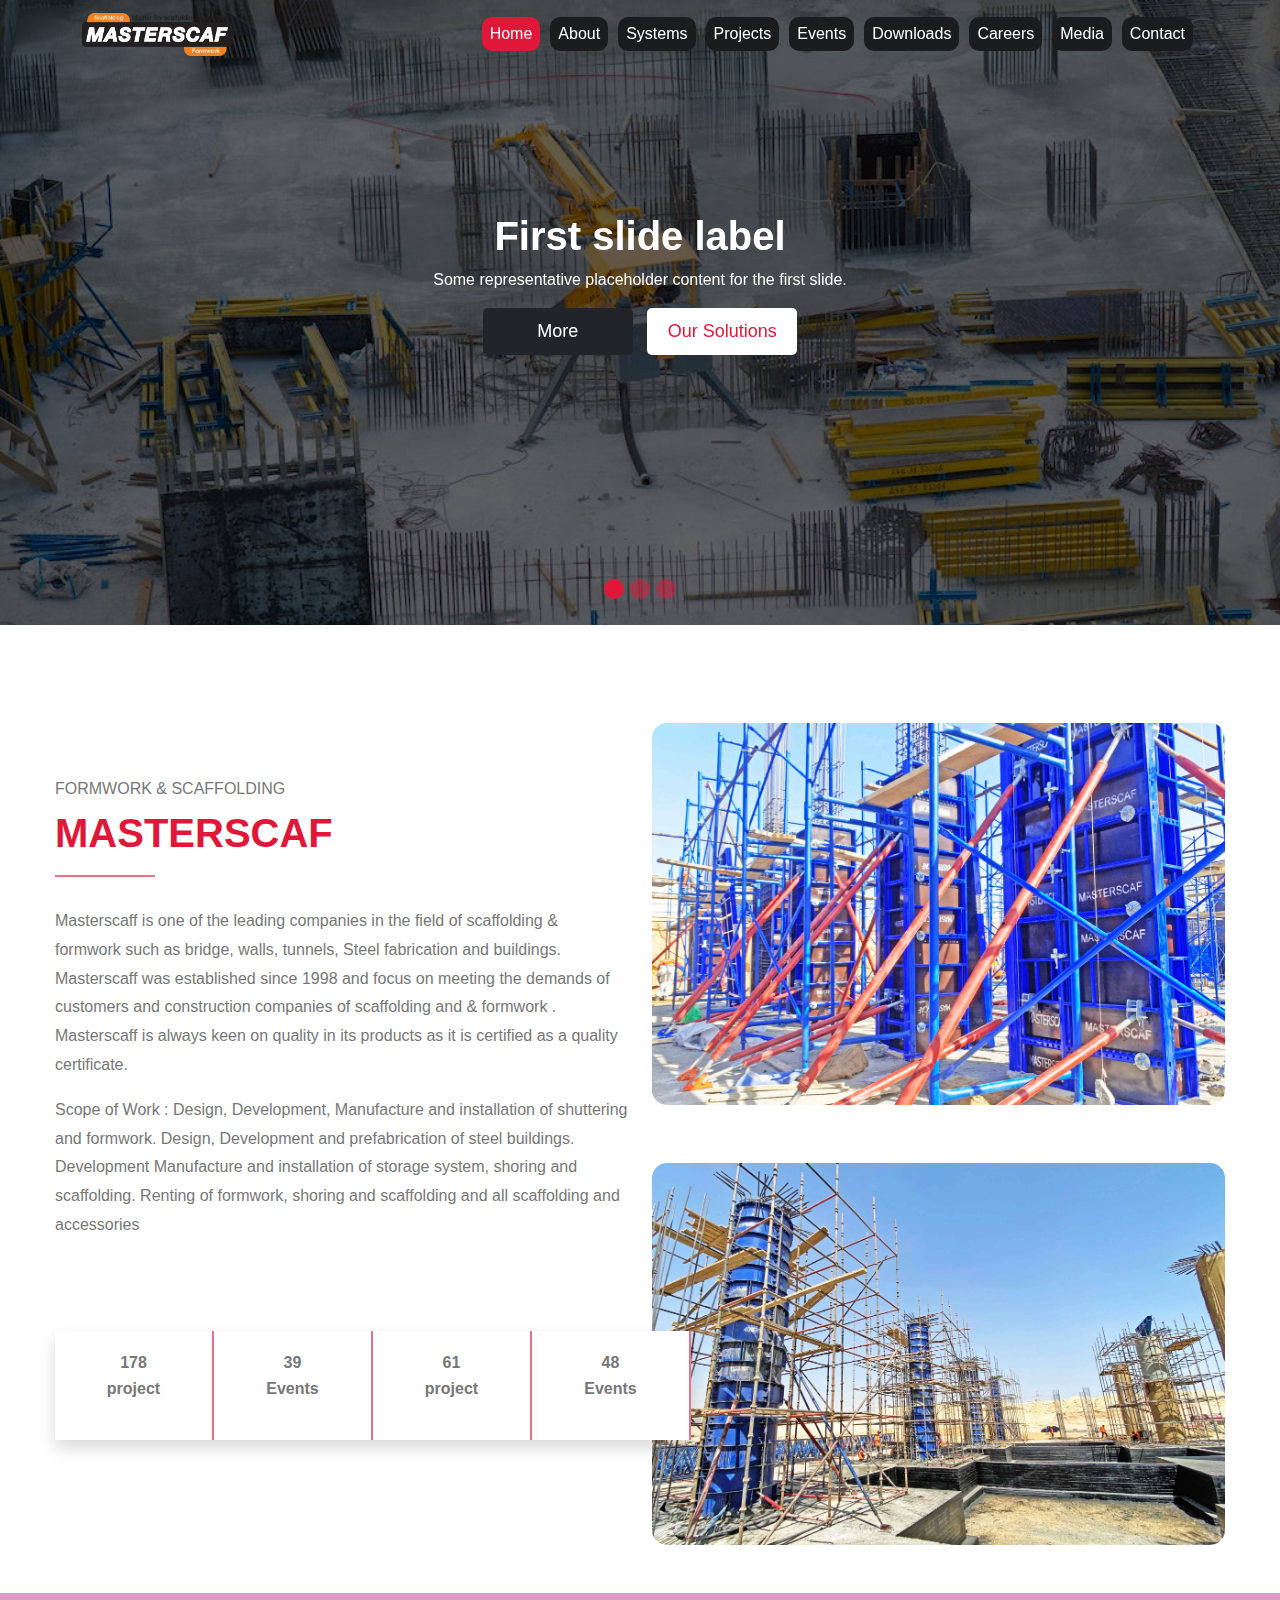
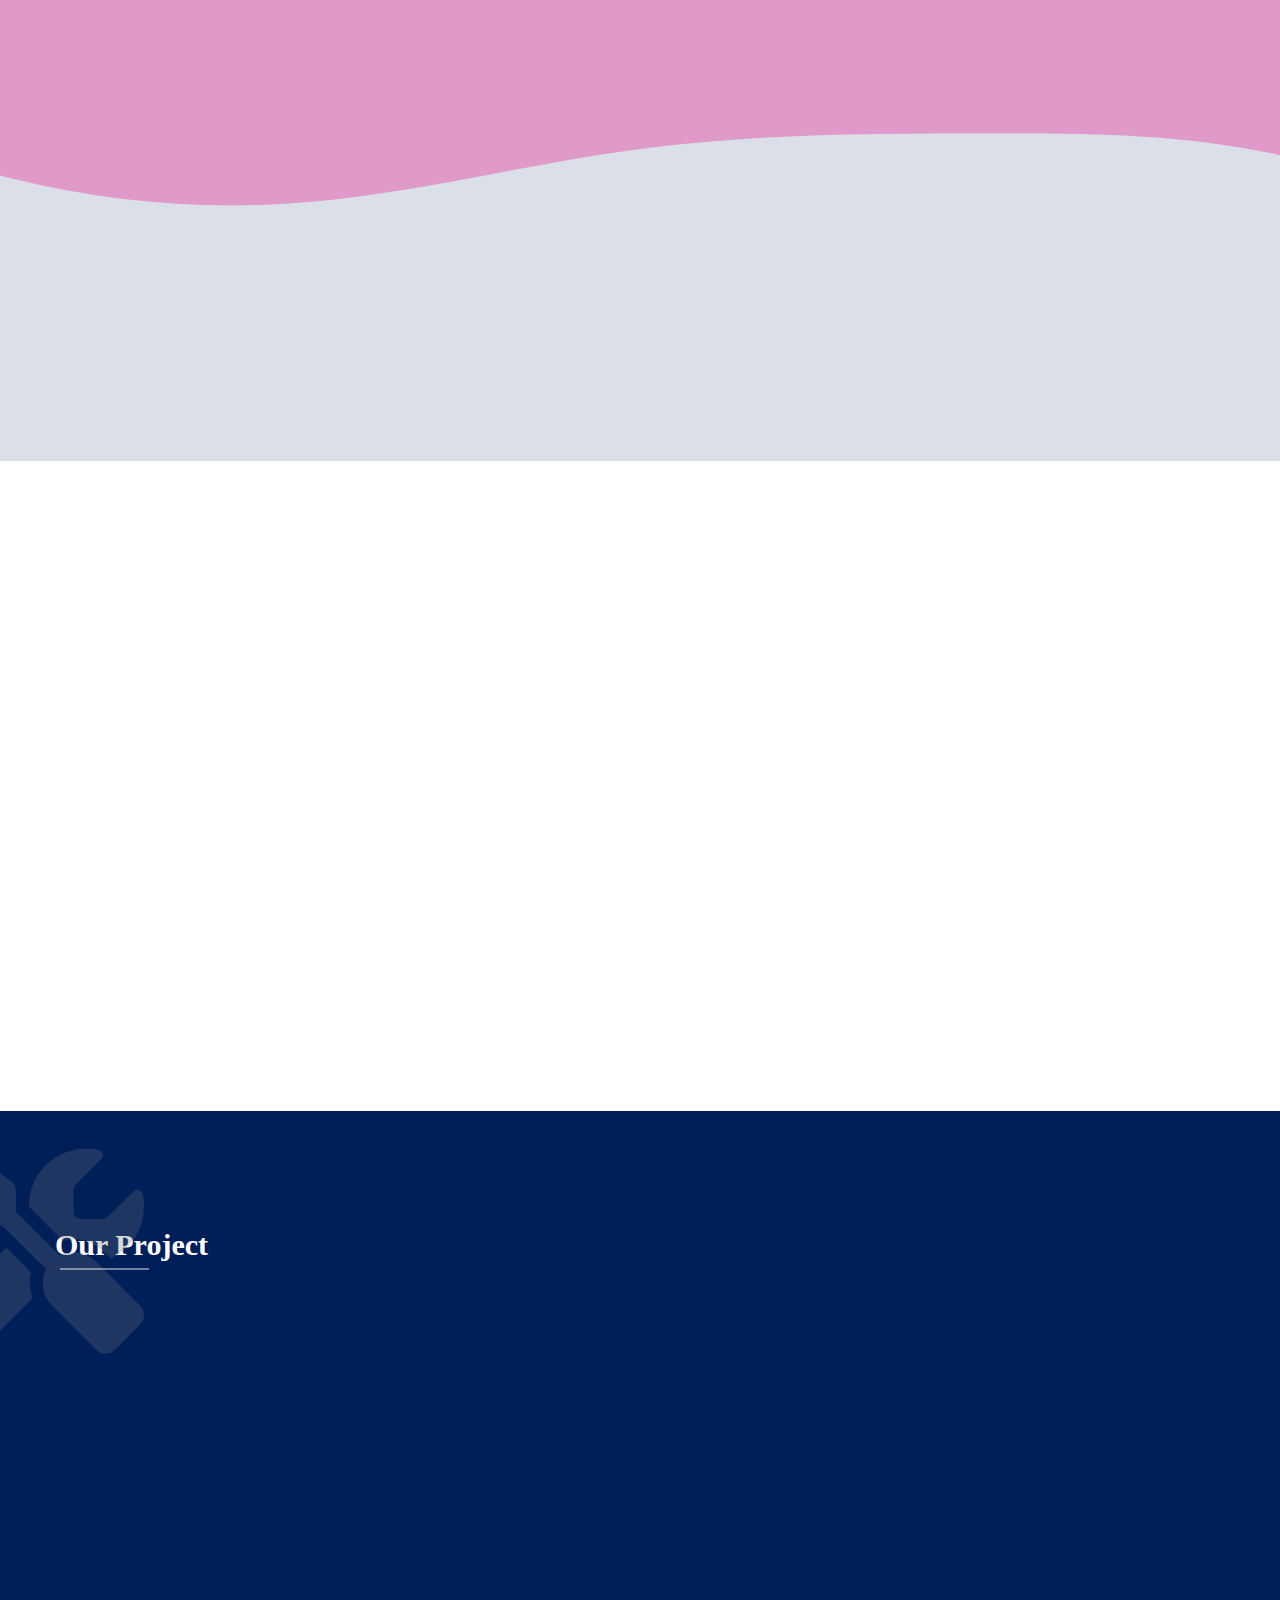
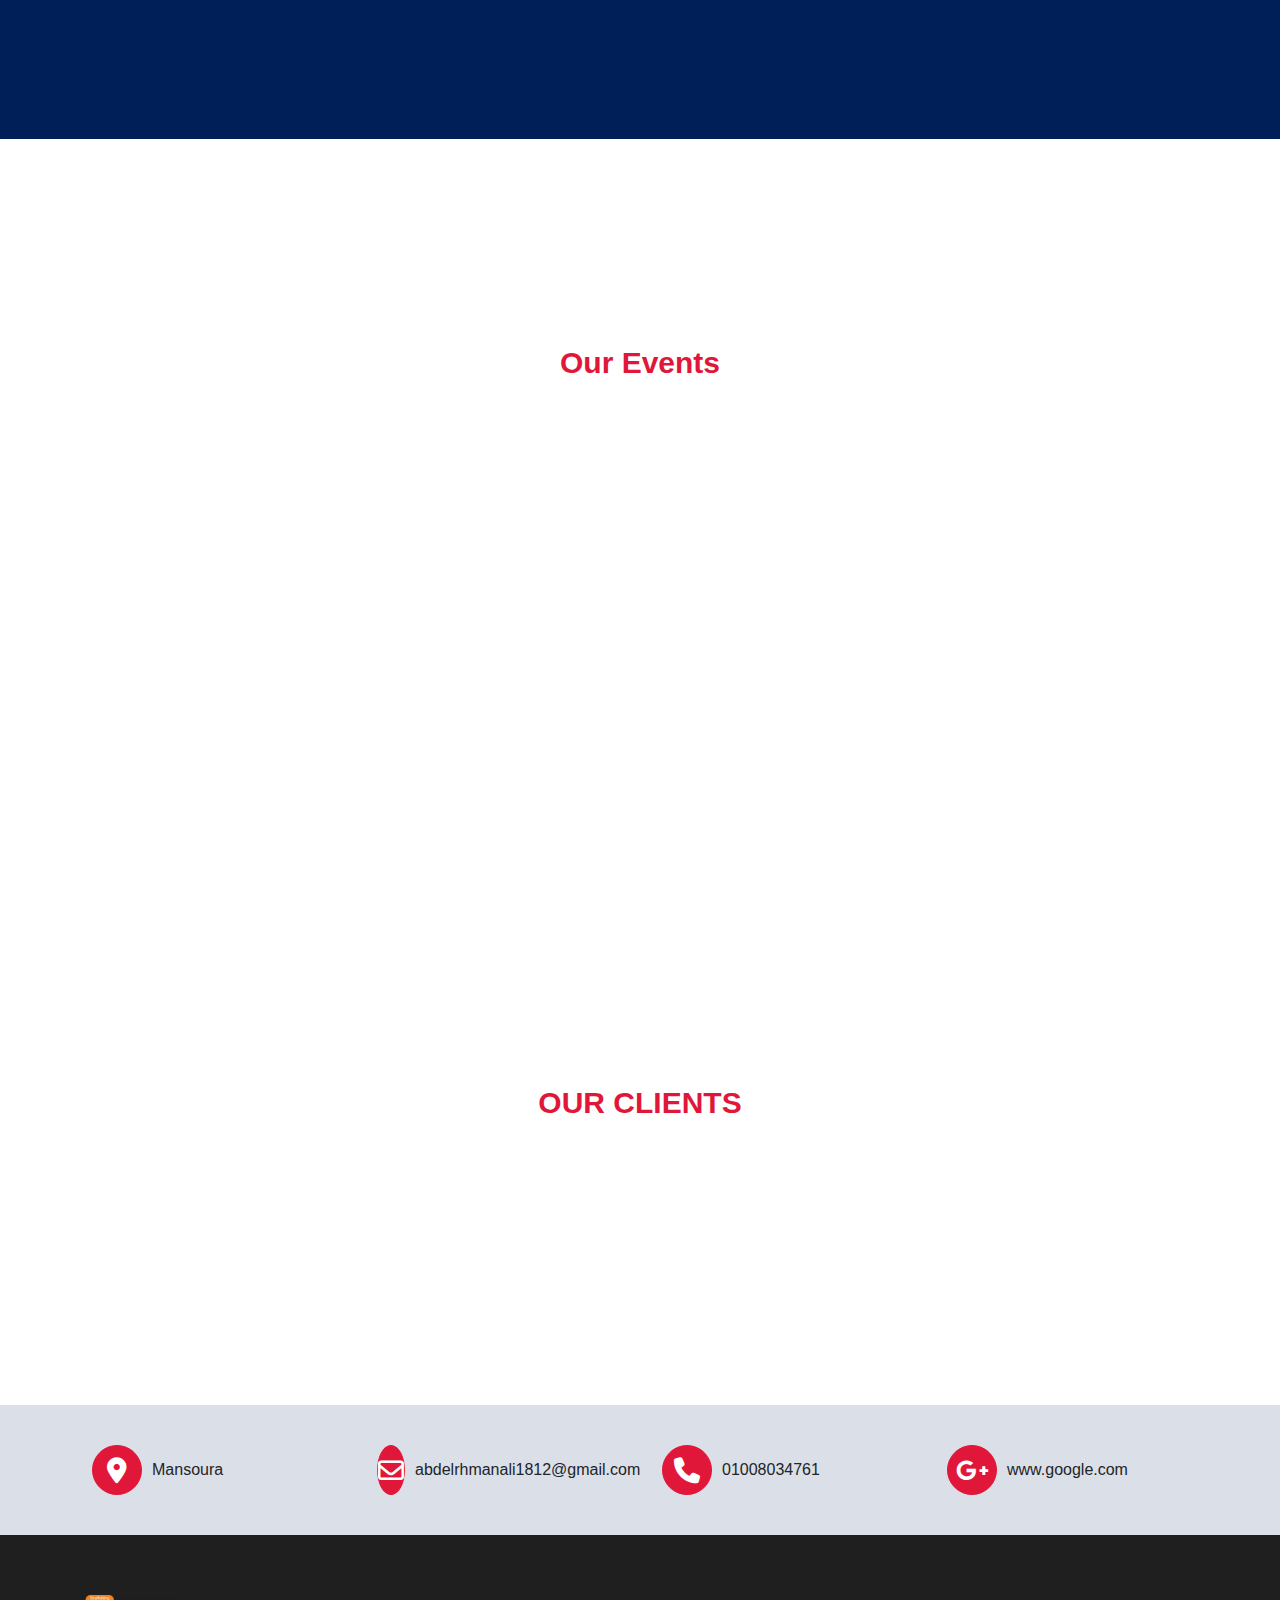
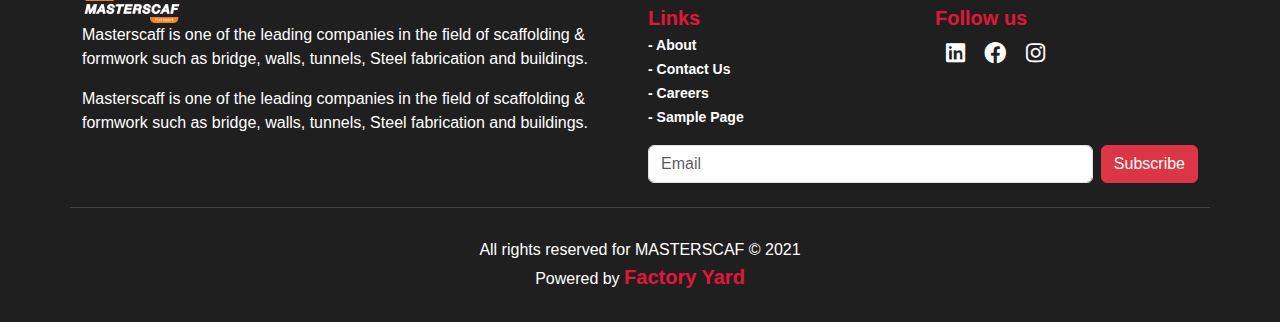
==== commit b46d010b: "first-" ====
--- a/index.html
+++ b/index.html
@@ -3,10 +3,10 @@
 
 <head>
   <meta charset="UTF-8" />
-
   <meta name="viewport" content="width=device-width, initial-scale=1.0" />
-
   <title>Masterscaff</title>
+
+  <!-- ========== Links ========== -->
   <link rel="icon" href="image/logo.png">
   <link
     href="https://fonts.googleapis.com/css2?family=Amatic+SC:wght@400;700&family=Inter:wght@300;400;500;600;700;800&display=swap"
@@ -78,6 +78,8 @@
     </div>
   </nav>
 
+
+  <!--========== Header ========== -->
   <header>
 
     <div class="home ">
@@ -106,9 +108,9 @@
             <img src="./image/main slider/2.jpg" class="d-block w-100  responsive-image " alt="...">
             <div class="carousel-caption wow animate__animated animate__zoomIn animate__slow  d-md-block">
               <h5>Second slide label</h5>
+              <p>Some representative placeholder content for the second slide.</p>
               <button class=" more ">More</button>
               <button class="  our-solutions ">Our Solutions</button>
-              <p>Some representative placeholder content for the second slide.</p>
 
 
             </div>
@@ -124,12 +126,12 @@
             </div>
           </div>
         </div>
-        <button class="carousel-control-prev d-none d-md-block" type="button" data-bs-target="#carouselExampleDark"
+        <button class="carousel-control-prev d-none " type="button" data-bs-target="#carouselExampleDark"
           data-bs-slide="prev">
           <span class="carousel-control-prev-icon" aria-hidden="true"><i class="fa-solid fa-chevron-left"></i></span>
           <span class="visually-hidden">Previous</span>
         </button>
-        <button class="carousel-control-next d-none d-md-block" type="button" data-bs-target="#carouselExampleDark"
+        <button class="carousel-control-next d-none " type="button" data-bs-target="#carouselExampleDark"
           data-bs-slide="next">
           <span class="carousel-control-next-icon" aria-hidden="true"><i class="fa-solid fa-chevron-right"></i></span>
           <span class="visually-hidden">Next</span>
@@ -138,11 +140,10 @@
 
     </div>
 
-
   </header>
 
 
-  <!-- About  -->
+  <!-- ==========  About ==========  -->
   <section class="about py-5">
     <div class=" container overflow-hidden">
       <div class="row about-work ">
@@ -159,103 +160,131 @@
               storage system, shoring and scaffolding. Renting of formwork, shoring and scaffolding and all
               scaffolding and accessories</p>
             <div class=" spans  shadow d-flex justify-content-between align-items-center">
-              <span class="hvr-bounce-to-right">1500+ <br> project</span>
-              <span class="hvr-bounce-to-right">250+ <br> Events</span>
-              <span class="hvr-bounce-to-right">150+ <br> project</span>
-              <span class="hvr-bounce-to-right">200+ <br> Events</span>
-              <!-- <span class="num" data-val="1500">000+ <br> project</span>
-              <span class="num" data-val="250">000 <br> Events</span>
-              <span class="num" data-val="400">000 <br> project</span>
-              <span class="num" data-val="300">000 <br> Events</span> -->
+
+              <div class="item">
+                <span class="num" data-val="1500">000+ </span>
+                <p>project</p>
+
+              </div>
+              <div class="item">
+                <span class="num" data-val="250"> </span>
+                <p>Events</p>
+
+              </div>
+              <div class="item">
+                <span class="num" data-val="400">000 </span>
+                <p>project</p>
+
+              </div>
+              <div class="item">
+                <span class="num" data-val="300">000</span>
+                <p>Events</p>
+
+              </div>
 
             </div>
           </div>
 
         </div>
         <div class="col-lg-6 wow animate__animated animate__zoomIn animate__slow">
-          <div class="image d-flex justify-content-center align-content-center flex-column ">
-            <img src="image/about/1.jpg " class="w-100 mb-2 hvr-shrink  " alt="">
-            <img src="image/about/2.jpg" class="w-100 mt-2 hvr-bounce-out  " alt="">
-          </div>
-        </div>
-      </div>
-      <!-- Ser -->
-      <div class="row g-5 py-5 about-service ">
-        <div class="col-12 col-md-6 col-lg-3 wow animate__animated animate__zoomIn animate__slow  ">
-          <div class="d-flex justify-content-center align-items-center flex-column bg-body-secondary element">
-            <div class="overlay ">
-            </div>
-            <div class="icon mb-3 ">
-              <i class="fa-solid fa-screwdriver-wrench "></i>
-            </div>
-            <div class="text text-center ">
-              <h6>Engineering Services</h6>
-              <p>masterscaff engineering department is capable to and out the best solution for concrete structure
-                casting in safe , fast & economically formwork solution ....</p>
-            </div>
-          </div>
-        </div>
-
-
-        <div
-          class="col-12 col-md-6 col-lg-3 wow animate__animated animate__zoomIn animate__slow wow animate__animated animate__zoomIn animate__slow">
-          <div class="d-flex justify-content-center align-items-center flex-column bg-body-secondary element">
-            <div class="overlay ">
-            </div>
-            <div class="icon mb-3">
-              <i class="fa-solid fa-screwdriver-wrench "></i>
-            </div>
-            <div class="text text-center">
-              <h6>Engineering Services</h6>
-              <p>masterscaff engineering department is capable to and out the best solution for concrete structure
-                casting in safe , fast & economically formwork solution ....</p>
-            </div>
-          </div>
-        </div>
-
-
-        <div class="col-12 col-md-6 col-lg-3 wow animate__animated animate__zoomIn animate__slow">
-          <div class="d-flex justify-content-center align-items-center flex-column bg-body-secondary element">
-            <div class="overlay ">
-            </div>
-            <div class="icon mb-3">
-              <i class="fa-solid fa-screwdriver-wrench "></i>
-            </div>
-            <div class="text text-center">
-              <h6>Engineering Services</h6>
-              <p>masterscaff engineering department is capable to and out the best solution for concrete structure
-                casting in safe , fast & economically formwork solution ....</p>
-            </div>
-          </div>
-        </div>
-
-
-        <div class="col-12 col-md-6 col-lg-3 wow animate__animated animate__zoomIn animate__slow">
-          <div class="d-flex justify-content-center align-items-center flex-column bg-body-secondary element">
-            <div class="overlay ">
-            </div>
-            <div class="icon mb-3">
-              <i class="fa-solid fa-screwdriver-wrench "></i>
-            </div>
-            <div class="text text-center">
-              <h6>Engineering Services</h6>
-              <p>masterscaff engineering department is capable to and out the best solution for concrete structure
-                casting in safe , fast & economically formwork solution ....</p>
-            </div>
-          </div>
-        </div>
-
-
-      </div>
-
+          <div class="image d-flex justify-content-center align-content-center flex-column overflow-hidden ">
+            <img src="image/about/1.jpg " class=" mb-2  " alt="">
+            <img src="image/about/2.jpg" class=" mt-2   " alt="">
+          </div>
+        </div>
+      </div>
+
+
+    </div>
+
+  </section>
+
+  <div class="ser">
+    <div class="container">
+      <div class="row">
+        <!-- Ser -->
+        <div class="row g-5  about-service ">
+          <div class="col-12 col-md-6 col-lg-3 wow animate__animated animate__zoomIn animate__slow  ">
+            <div class="d-flex justify-content-center align-items-center flex-column bg-body-secondary element">
+              <div class="overlay ">
+              </div>
+              <div class="icon mb-3 ">
+                <i class="fa-solid fa-screwdriver-wrench "></i>
+              </div>
+              <div class="text text-center ">
+                <h6>Engineering Services</h6>
+                <p>masterscaff engineering department is capable to and out the best solution for concrete structure
+                  casting in safe , fast & economically formwork solution ....</p>
+              </div>
+            </div>
+          </div>
+
+
+          <div
+            class="col-12 col-md-6 col-lg-3 wow animate__animated animate__zoomIn animate__slow wow animate__animated animate__zoomIn animate__slow">
+            <div class="d-flex justify-content-center align-items-center flex-column bg-body-secondary element">
+              <div class="overlay ">
+              </div>
+              <div class="icon mb-3">
+                <i class="fa-solid fa-screwdriver-wrench "></i>
+              </div>
+              <div class="text text-center">
+                <h6>Engineering Services</h6>
+                <p>masterscaff engineering department is capable to and out the best solution for concrete structure
+                  casting in safe , fast & economically formwork solution ....</p>
+              </div>
+            </div>
+          </div>
+
+
+          <div class="col-12 col-md-6 col-lg-3 wow animate__animated animate__zoomIn animate__slow">
+            <div class="d-flex justify-content-center align-items-center flex-column bg-body-secondary element">
+              <div class="overlay ">
+              </div>
+              <div class="icon mb-3">
+                <i class="fa-solid fa-screwdriver-wrench "></i>
+              </div>
+              <div class="text text-center">
+                <h6>Engineering Services</h6>
+                <p>masterscaff engineering department is capable to and out the best solution for concrete structure
+                  casting in safe , fast & economically formwork solution ....</p>
+              </div>
+            </div>
+          </div>
+
+
+          <div class="col-12 col-md-6 col-lg-3 wow animate__animated animate__zoomIn animate__slow">
+            <div class="d-flex justify-content-center align-items-center flex-column bg-body-secondary element">
+              <div class="overlay ">
+              </div>
+              <div class="icon mb-3">
+                <i class="fa-solid fa-screwdriver-wrench "></i>
+              </div>
+              <div class="text text-center">
+                <h6>Engineering Services</h6>
+                <p>masterscaff engineering department is capable to and out the best solution for concrete structure
+                  casting in safe , fast & economically formwork solution ....</p>
+              </div>
+            </div>
+          </div>
+
+
+        </div>
+
+      </div>
+    </div>
+  </div>
+
+  <div class="detalis">
+    <div class="container">
       <!-- Details -->
-
       <div class="row about-details">
-        <div class="col-lg-6 image-details wow animate__animated animate__zoomIn animate__slow hvr-shrink">
-          <div class="img "></div>
-
-        </div>
-        <div class="col-lg-6 details-text wow animate__animated animate__zoomIn animate__slow">
+        <div class="col-md-6 image-details wow animate__animated animate__zoomIn animate__slow ">
+          <div class="image">
+            <img src="image//about/details.jpg" class="w-100" alt="">
+          </div>
+        </div>
+        <div class="col-md-6 details-text wow animate__animated animate__zoomIn animate__slow">
           <div class="text">
             <h3>CHAIRMAN MESSAGE </h3>
             <p>Masterscaff was established in 1998 and was working in the field of scaffolding only and with Light frame
@@ -267,10 +296,10 @@
         </div>
       </div>
     </div>
-
-  </section>
-
-  <!-- Project -->
+  </div>
+
+
+  <!-- ========== Project ========== -->
   <section class="our-projects py-5">
     <div class="container py-5">
       <div class="row">
@@ -342,7 +371,7 @@
     <button class="btn btn-light"> Get A Quote </button>
   </section>
 
-  <!-- Event Section -->
+  <!-- ==========  Event Section ========== -->
   <section class="event py-5 mt-5">
     <div class="container py-5">
       <div class="row">
@@ -429,101 +458,135 @@
 
         </div>
       </div>
-      <div class="row py-5  mx-auto">
-
-        <div class="bg-dark p-3 rounded-2 wow animate__animated animate__zoomIn animate__slow">
-          <div class="text text-center">
-          </div>
-          <p class=" text-light">Stay Updated With Our Newsletter</p>
-          <div class="forms d-md-flex justify-content-between align-items-center ">
-            <div class="w-75">
-              <input type="text" class="form-control p" placeholder="Email address">
-            </div>
-            <div class="w-25 mx-1">
-
-              <button class="btn my-3 btn-danger w-100 "> SUBmit</button>
-            </div>
-          </div>
-        </div>
-
-      </div>
-
-
-    </div>
-
+      <!-- 
+      <div class="forms">
+        <p class=" ">Stay Updated With Our Newsletter</p>
+        <div class="inputs">
+          <input type="text" class="form-control" placeholder="Enter You Message">
+          <button class="btn btn-danger  "> SUBmit</button>
+        </div>
+
+
+      </div> -->
+
+    </div>
 
 
   </section>
 
+  <section class="contacts-home">
+    <div class="container">
+      <div class="row">
+        <div class="col-md-6 col-lg-3">
+          <div class="item">
+            <div class="icon">
+              <i class="fa fa-location-dot"></i>
+            </div>
+            <p>Mansoura</p>
+          </div>
+        </div>
+        <div class="col-md-6 col-lg-3">
+          <div class="item">
+
+            <div class="icon">
+              <i class="fa-regular fa-envelope"></i>
+            </div>
+            <p>abdelrhmanali1812@gmail.com</p>
+          </div>
+
+        </div>
+        <div class="col-md-6 col-lg-3">
+          <div class="item">
+
+            <div class="icon">
+              <i class="fa-solid fa-phone"></i>
+            </div>
+            <p>01008034761</p>
+          </div>
+
+        </div>
+        <div class="col-md-6 col-lg-3">
+          <div class="item">
+
+            <div class="icon">
+              <i class="fa-brands fa-google-plus-g"></i>
+            </div>
+            <p>www.google.com</p>
+          </div>
+        </div>
+      </div>
+    </div>
+  </section>
   <!-- ============ Footer ================ -->
   <footer>
-    <div class="layout">
-      <div class="container">
-        <div class="row g-3 row-footer">
-          <!--  -->
-          <div class="col-md-6  py-2">
-            <div class="text">
-              <img src="image/logo.png" class="logo" alt="">
-              <p>Masterscaff is one of the leading companies in the field of scaffolding & formwork such as bridge,
-                walls,
-                tunnels, Steel fabrication and buildings.</p>
-
-            </div>
-          </div>
-          <!--  -->
-          <div class="col-md-6  py-2">
-            <div class="row  ">
-              <!--  -->
-              <div class="col-6">
-                <span>Links</span>
-
-                <div class="col-12">
-
-                  <a href="#"> - About</a>
-                </div>
-                <div class="col-12">
-
-                  <a href="#"> - Contact Us</a>
-                </div>
-                <div class="col-12">
-
-                  <a href="#"> - Careers</a>
-                </div>
-                <div class=" col-12">
-                  <a href="#"> - Sample Page</a>
-
-                </div>
-              </div>
-              <!--  -->
-              <div class="col-6">
-                <span> Follow us</span>
-                <div class="social d-flex justify-content-center flex-column">
-                  <div class="all-social d-flex ">
-                    <div class="icon">
-                      <i class="fa-brands fa-linkedin"></i>
-                    </div>
-                    <div class="icon">
-                      <i class="fa-brands fa-facebook"></i>
-                    </div>
-                    <div class="icon">
-                      <i class="fa-brands fa-instagram"></i>
-                    </div>
+    <div class="container">
+      <div class="row g-3 ">
+        <!--  -->
+        <div class="col-md-6 ">
+          <div class="text">
+            <img src="image/logo.png" class="logo" alt="">
+            <p>Masterscaff is one of the leading companies in the field of scaffolding & formwork such as bridge,
+              walls,
+              tunnels, Steel fabrication and buildings.</p>
+            <p>Masterscaff is one of the leading companies in the field of scaffolding & formwork such as bridge,
+              walls,
+              tunnels, Steel fabrication and buildings.</p>
+          </div>
+        </div>
+        <!--  -->
+        <div class="col-md-6  py-2">
+          <div class="row  ">
+            <!--  -->
+            <div class="col-6">
+              <span>Links</span>
+
+              <div class="col-12">
+
+                <a href="#"> - About</a>
+              </div>
+              <div class="col-12">
+
+                <a href="#"> - Contact Us</a>
+              </div>
+              <div class="col-12">
+
+                <a href="#"> - Careers</a>
+              </div>
+              <div class=" col-12">
+                <a href="#"> - Sample Page</a>
+
+              </div>
+            </div>
+            <!--  -->
+            <div class="col-6">
+              <span> Follow us</span>
+              <div class="social d-flex justify-content-center flex-column">
+                <div class="all-social d-flex ">
+                  <div class="icon">
+                    <i class="fa-brands fa-linkedin"></i>
+                  </div>
+                  <div class="icon">
+                    <i class="fa-brands fa-facebook"></i>
+                  </div>
+                  <div class="icon">
+                    <i class="fa-brands fa-instagram"></i>
                   </div>
                 </div>
               </div>
-              <!--  -->
-              <div class="d-flex gap-2 my-3">
-                <input type="email" placeholder="Email" class="form-control">
-                <button class="btn btn-danger ">Subscribe</button>
-              </div>
-            </div>
-          </div>
-        </div>
-        <!-- =======////========= -->
-        <div class="row mt-5 text-center">
-          <p>All rights reserved for MASTERSCAF © 2021</p>
-          <p> Powered by <span class="bg-heaing">Factory Yard </span> </p>
-        </div>
+            </div>
+            <!--  -->
+            <div class="d-flex gap-2 my-3">
+              <input type="email" placeholder="Email" class="form-control">
+              <button class="btn btn-danger ">Subscribe</button>
+            </div>
+          </div>
+        </div>
+      </div>
+
+      <!-- =======////========= -->
+      <div class="row copy text-center">
+        <p>All rights reserved for MASTERSCAF © 2021</p>
+        <p> Powered by <span class="bg-heaing">Factory Yard </span> </p>
       </div>
     </div>
   </footer>
@@ -559,10 +622,10 @@
             items: 1
           },
           600: {
-            items: 2
+            items: 3
           },
           1000: {
-            items: 3
+            items: 4
           }
         }
       });
--- a/scss/index.css
+++ b/scss/index.css
@@ -1,12 +1,5 @@
+@import url("https://fonts.googleapis.com/css2?family=Encode+Sans+Expanded:wght@300&display=swap");
 /* ===================== Variable ===============  */
-.bg-btn-media {
-  background-color: #001e57 !important;
-  color: #fff;
-}
-.bg-btn-media:hover {
-  color: #fff;
-}
-
 .layout-page, .contact-us .layout, .media .layout, .sec-download .layout, .events .layout, .project .layout, .sytem .layout, .about-us .layout {
   position: absolute;
   background-color: rgba(0, 0, 0, 0.71);
@@ -24,14 +17,12 @@
   border-bottom-right-radius: 30px;
 }
 .layout-page .text p, .contact-us .layout .text p, .media .layout .text p, .sec-download .layout .text p, .events .layout .text p, .project .layout .text p, .sytem .layout .text p, .about-us .layout .text p {
-  font-size: 18px;
   line-height: 1.8;
   font-weight: 600;
   padding-left: 50px;
 }
 .layout-page .text h2, .contact-us .layout .text h2, .media .layout .text h2, .sec-download .layout .text h2, .events .layout .text h2, .project .layout .text h2, .sytem .layout .text h2, .about-us .layout .text h2 {
   padding-left: 50px;
-  font-size: 30px;
 }
 
 .bg-nav {
@@ -58,7 +49,6 @@
 }
 
 a {
-  color: #777;
   text-decoration: none;
   text-align: center;
   font-size: 14px;
@@ -80,7 +70,7 @@
 }
 
 body {
-  font-family: "Inter", sans-serif;
+  font-family: "Roboto", "Open Sans", sans-serif;
 }
 
 .imgHtml {
@@ -98,67 +88,70 @@
 /* ===================== Navbar ===============  */
 nav {
   z-index: 9999999 !important;
+  /* Ul */
 }
 nav .logo {
   width: 150px;
 }
 nav ul {
   color: #fff !important;
+  /* Links */
 }
 @media (max-width: 991px) {
   nav ul {
-    background-color: rgba(0, 0, 0, 0.9294117647);
-    padding: 20px;
-    position: absolute;
+    left: 0;
     top: 68px;
     width: 100%;
     height: 100vh;
-    left: 0;
-    transition: all 1s;
+    padding: 20px;
+    position: absolute;
+    transition: all 0.5s;
+    background-color: rgba(0, 0, 0, 0.9294117647);
   }
 }
 nav ul li.nav-item {
-  position: relative;
   text-align: left;
+  position: relative;
 }
 nav ul li.nav-item a {
-  background-color: #1b1c1d;
   padding: 5px;
   margin: 5px;
+  display: block;
+  position: relative;
+  border-radius: 10px;
   color: #fff !important;
-  display: block;
-  border-radius: 10px;
   transition: all 0.5s ease;
-  position: relative;
+  background-color: #1b1c1d;
 }
 @media (max-width: 991px) {
   nav ul li.nav-item a {
-    background-color: transparent !important;
     text-align: left;
     padding-left: 30px;
     padding-bottom: 20px;
+    background-color: transparent !important;
   }
   nav ul li.nav-item a::after {
     content: "";
+    left: 0;
+    right: 0;
+    bottom: 0;
+    height: 2px;
     position: absolute;
     background-color: #F7F7F7;
-    bottom: 0;
-    left: 0;
-    right: 0;
-    height: 2px;
   }
   nav ul li.nav-item a:hover {
     margin-left: 10px !important;
   }
 }
 nav .navbar-toggler {
-  color: #be2623;
+  color: #e11739;
 }
 
 /* =================================== Home Page ========================================================= */
 /* ===================== Header ===============  */
 header .home {
   position: relative;
+  /* carousel */
 }
 @media (max-width: 767px) {
   header .home img {
@@ -169,70 +162,60 @@
   background-image: url();
 }
 header .home .overlay {
-  left: 0;
   top: 0;
-  bottom: 0;
+  left: 0;
   right: 0;
-  background-color: rgba(0, 0, 0, 0.3882352941);
+  bottom: 0;
   z-index: 1;
-}
-header .home i.fa-solid.fa-chevron-left,
-header .home i.fa-solid.fa-chevron-right {
-  background-color: #fff;
-  color: #000;
-  font-size: 47px;
-  padding: 10px;
-  border-radius: 10px;
+  background-color: rgba(0, 0, 0, 0.61);
 }
 header .home .carousel-caption {
-  bottom: 11.25rem;
-  color: #fff;
   z-index: 9999;
   bottom: 40%;
-}
-header .home .carousel-caption p {
-  color: #777;
+  /* Btn */
 }
 header .home .carousel-caption .more,
 header .home .carousel-caption .our-solutions {
   width: 150px;
-  padding: 7px 5px;
   border: none;
   font-size: 18px;
+  padding: 10px 5px;
   transition: all 1s;
+  border-radius: 5px;
+  margin: 0 5px;
 }
 @media (max-width: 551px) {
   header .home .carousel-caption .more,
   header .home .carousel-caption .our-solutions {
     width: 100px;
-    font-size: 14px;
+    font-size: 10px;
   }
 }
 header .home .carousel-caption .more {
+  color: #fff;
   background-color: #212529;
-  color: #fff;
 }
 header .home .carousel-caption .more:hover {
+  color: #000;
   background-color: #fff;
-  color: #000;
 }
 header .home .carousel-caption .our-solutions {
   background-color: #fff;
   color: #e11739 !important;
 }
 header .home .carousel-caption .our-solutions:hover {
+  color: #fff !important;
   background-color: #e11739;
-  color: #fff !important;
 }
 @media (max-width: 1024px) {
   header .home .carousel-caption {
-    bottom: 2%;
+    bottom: 10%;
   }
 }
 header .home .carousel-caption h5 {
-  font-size: 60px;
-  font-weight: 700;
-  font-family: "Times New Roman", Times, serif;
+  color: #fff;
+  font-size: 40px;
+  font-weight: 700;
 }
 @media (max-width: 767px) {
   header .home .carousel-caption h5 {
@@ -240,9 +223,14 @@
   }
 }
 header .home .carousel-caption p {
-  font-size: 20px;
-  font-family: "Times New Roman", Times, serif;
-  color: #fff;
+  font-size: 16px;
+  color: #fff;
+}
+header .home .carousel-dark .carousel-indicators [data-bs-target] {
+  background-color: #e11739;
+  height: 20px;
+  width: 20px;
+  border-radius: 50%;
 }
 
 /* ===================== About ===============  */
@@ -255,138 +243,207 @@
   color: #777;
 }
 .about .about-work img {
+  border-radius: 15px;
+  transition: all 0.5s;
   width: 100% !important;
+  margin-top: 50px !important;
+}
+.about .about-work img:hover {
+  transition: all 0.5s;
+  transform: scale(1.2);
 }
 .about .about-work h3 {
-  font-size: 50px;
+  font-size: 40px;
+  font-weight: 700;
+  position: relative;
+  color: #e11739;
   padding: 0 0 20px 0;
   margin-bottom: 30px;
-  color: #e11739;
-  font-weight: 700;
-  position: relative;
+}
+@media (max-width: 767px) {
+  .about .about-work h3 {
+    font-size: 30px;
+  }
 }
 .about .about-work h3::after {
   content: "";
+  left: 0;
+  bottom: 0;
+  height: 2px;
+  width: 100px;
   position: absolute;
   background-color: rgba(225, 23, 57, 0.6117647059);
-  width: 100px;
-  height: 2px;
-  left: 0;
-  bottom: 0;
 }
 .about .about-work p {
   line-height: 1.8;
   color: #777;
 }
 .about .about-work .spans {
-  margin-top: 20px;
-  position: relative;
   width: 111%;
   bottom: -71px;
+  margin-top: 20px;
   transition: all 1s;
+  position: relative;
   background-color: #fff;
 }
-.about .about-work .spans span {
+.about .about-work .spans .item {
+  width: 25%;
+  display: flex;
+  padding: 20px;
+  color: #000;
+  display: block;
+  font-weight: 600;
   text-align: center;
   position: relative;
+  text-align: center;
+  align-items: center;
+  justify-content: center;
+  border-right: 2px solid rgba(225, 23, 57, 0.6117647059);
+}
+@media (max-width: 767px) {
+  .about .about-work .spans .item {
+    padding: 15px;
+  }
+}
+@media (max-width: 991px) {
+  .about .about-work .spans {
+    bottom: 0;
+    width: 100%;
+  }
+}
+
+.detalis .about-details {
+  padding: 100px 0;
+}
+.detalis .about-details .image {
+  overflow: hidden;
+  text-align: center;
+  border-radius: 15px;
+}
+.detalis .about-details .image img {
+  border-radius: 15px;
+  transition: all 0.5s;
+  width: 450px !important;
+}
+.detalis .about-details .image img:hover {
+  transition: all 0.5s;
+  transform: scale(1.2);
+}
+.detalis .details-text {
   padding: 30px;
-  text-align: center;
-  display: block;
+}
+.detalis .details-text h3 {
+  color: #e11739;
+  font-weight: 700;
+  font-size: 30px;
+}
+.detalis .details-text p {
+  line-height: 40px;
+  color: #777;
+}
+.detalis .details-text span {
+  color: rgba(225, 23, 57, 0.6117647059);
+}
+
+.ser {
+  background-color: rgba(0, 30, 87, 0.1411764706);
+  background-image: url("../image/wave.svg");
+  background-position: center;
+  background-size: cover;
+}
+.ser .about-service {
+  padding-bottom: 100px;
+}
+.ser .about-service .element {
+  border-top-left-radius: 30px;
+  border-top-right-radius: 30px;
+  padding: 20px 5px;
+  position: relative;
+}
+.ser .about-service .element h6 {
+  font-size: 20px;
+  font-weight: 600;
+  color: #001e57;
+}
+.ser .about-service .element .overlay {
+  top: 0;
+  left: 0;
+  right: 0;
+  opacity: 0;
+  content: "";
+  height: 100%;
+  position: absolute;
+  transition: all 0.5s;
+  background-color: #000;
+  border-top-left-radius: 30px;
+  border-top-right-radius: 30px;
+}
+.ser .about-service .element::after {
+  left: 0;
+  right: 0;
+  bottom: 0;
+  content: "";
+  height: 5px;
+  position: absolute;
+  background-color: #e11739;
+}
+.ser .about-service .element::before {
+  bottom: 0;
+  width: 40px;
+  z-index: 1;
+  content: ">";
+  height: 40px;
+  display: flex;
+  font-size: 20px;
+  font-weight: 900;
+  border-radius: 50%;
+  position: absolute;
+  align-items: center;
+  background-color: #fff;
+  transition: all 1s ease;
+  justify-content: center;
+  transform: translate(0, 15px);
+}
+.ser .about-service .element:hover .text, .ser .about-service .element:hover .icon, .ser .about-service .element:hover h6 {
+  z-index: 999999;
+  transition: all 0.5s;
+  color: #fff !important;
+}
+.ser .about-service .element:hover::before {
+  background-color: #001e57;
+}
+.ser .about-service .element:hover::after {
+  background-color: #001e57;
+}
+.ser .about-service .element:hover .overlay {
+  opacity: 1;
+  height: 100%;
+}
+
+.contacts-home {
+  padding: 30px 0;
+  background-color: rgba(0, 30, 87, 0.1411764706);
+}
+.contacts-home .item {
+  display: flex;
+  align-items: center;
+  margin: 10px 0;
+}
+.contacts-home .item p {
+  margin: 0;
+}
+.contacts-home .item .icon {
+  width: 50px;
+  height: 50px;
+  color: #fff;
+  font-size: 26px;
+  background-color: #e11739;
+  border: 1px solid #e11739;
   display: flex;
   justify-content: center;
   align-items: center;
-  border-right: 2px solid rgba(225, 23, 57, 0.6117647059);
-  width: 25%;
-}
-@media (max-width: 991px) {
-  .about .about-work .spans {
-    width: 100%;
-    bottom: 0;
-  }
-}
-.about .about-service .element {
-  position: relative;
-  padding: 20px 5px;
-}
-.about .about-service .element h6 {
-  color: #001e57;
-  font-weight: 500;
-  font-size: 20px;
-}
-.about .about-service .element .overlay {
-  content: "";
-  position: absolute;
-  left: 0;
-  right: 0;
-  top: 0;
-  height: 100%;
-  background-color: rgba(225, 23, 57, 0.5411764706);
-  transition: all 2s;
-  opacity: 0;
-}
-.about .about-service .element::after {
-  content: "";
-  position: absolute;
-  height: 5px;
-  background-color: #e11739;
-  bottom: 0;
-  right: 0;
-  left: 0;
-}
-.about .about-service .element::before {
-  content: ">";
-  display: flex;
-  align-items: center;
-  justify-content: center;
-  font-weight: 900;
-  font-size: 20px;
-  bottom: 0;
-  z-index: 1;
-  height: 40px;
-  width: 40px;
   border-radius: 50%;
-  position: absolute;
-  transform: translate(0, 15px);
-  background-color: #fff;
-  transition: all 1s ease;
-}
-.about .about-service .element:hover .text, .about .about-service .element:hover .icon {
-  z-index: 999999;
-  color: #fff !important;
-}
-.about .about-service .element:hover::before {
-  background-color: #001e57;
-}
-.about .about-service .element:hover::after {
-  background-color: #001e57;
-}
-.about .about-service .element:hover .overlay {
-  height: 100%;
-  opacity: 1;
-}
-.about .about-details {
-  position: relative;
-  padding: 30px 0;
-}
-.about .about-details .image-details {
-  height: 500px;
-  background: url("../image/about/details.jpg");
-  background-size: cover;
-}
-.about .details-text {
-  padding: 30px;
-}
-.about .details-text h3 {
-  color: #e11739;
-  font-weight: 700;
-  font-size: 30px;
-}
-.about .details-text p {
-  line-height: 40px;
-  color: #777;
-}
-.about .details-text span {
-  color: rgba(225, 23, 57, 0.6117647059);
+  margin: 0 10px;
 }
 
 /* ===================== sectio-project ===============  */
@@ -394,27 +451,27 @@
   background-color: #001e57;
 }
 .our-projects .container {
+  margin: 0 auto;
+  padding: 0 20px;
   max-width: 1210px;
-  padding: 0 20px;
-  margin: 0 auto;
 }
 .our-projects h2 {
   color: #fff;
+  margin: 20px 0;
+  font-size: 30px;
+  font-weight: 700;
   position: relative;
   width: -moz-fit-content;
   width: fit-content;
-  margin: 20px 0;
-  font-size: 30px;
-  font-weight: 700;
   font-family: cursive;
 }
 .our-projects h2::after {
-  content: "";
-  position: absolute;
+  left: 17px;
   width: 50%;
-  left: 17px;
+  height: 2px;
+  content: "";
   bottom: -7px;
-  height: 2px;
+  position: absolute;
   background-color: rgba(255, 255, 255, 0.4392156863);
 }
 .our-projects h6 {
@@ -424,68 +481,77 @@
   font-weight: 700;
 }
 .our-projects p {
-  color: rgba(255, 255, 255, 0.5490196078);
+  color: #777;
   font-size: 14px;
 }
 .our-projects a {
   color: #fff;
 }
 .our-projects .back {
-  font-size: 205px;
-  position: absolute;
-  color: rgba(108, 117, 125, 0.2784313725);
   top: -78px;
   left: -104px;
+  font-size: 205px;
+  position: absolute;
+  color: rgba(108, 117, 125, 0.2784313725);
+}
+.our-projects img {
+  border-radius: 10px;
+  transition: all 0.5s ease;
 }
 .our-projects .owl-nav {
-  font-size: 30px;
-  position: absolute;
   top: -54px;
-  right: 42px;
-  color: white;
+  right: 10px;
+  color: #fff;
+  font-size: 30px;
+  position: absolute;
 }
 .our-projects .owl-nav span {
   margin-left: 20px;
   position: relative;
 }
 .our-projects .owl-prev {
+  position: relative;
   background-color: #e11739;
-  position: relative;
 }
 .our-projects .owl-prev::after {
-  content: "";
-  position: absolute;
+  top: 18px;
+  bottom: 0;
   width: 1px;
+  left: 38px;
+  content: "";
   height: 14px;
+  position: absolute;
   background-color: rgba(255, 255, 255, 0.3411764706);
-  bottom: 0;
-  left: 38px;
-  top: 18px;
 }
 .our-projects .overlay {
   position: relative;
   transition: all 1s;
+  overflow: hidden;
 }
 .our-projects .overlay::before {
-  content: "";
-  position: absolute;
+  top: 0;
   left: 0;
   right: 0;
-  top: 0;
+  bottom: 0;
+  opacity: 0;
+  content: "";
+  position: absolute;
+  border-radius: 10px;
+  transition: all 0.5s ease;
   background-color: rgba(224, 224, 224, 0.6392156863);
-  transition: all 1s ease;
 }
 .our-projects .overlay:hover::before {
-  bottom: 0;
+  opacity: 1;
+  transition: all 0.5s ease;
 }
 
 .order {
   width: 70%;
+  color: #fff;
+  padding: 10px;
   margin: -50px auto;
+  text-align: center;
   background-color: #272727;
-  text-align: center;
-  color: #fff;
-  padding: 10px;
 }
 @media (max-width: 767px) {
   .order {
@@ -495,122 +561,116 @@
 .order h2 {
   font-size: 30px;
   font-weight: 700;
-  font-family: cursive;
 }
 .order button {
   color: #e11739;
   font-weight: 700px;
 }
 
-/* Event */
-.event, .section-project {
-  color: #fff;
-}
+/*========= Event ========== */
 .event h2, .section-project h2 {
+  margin: 20px 0;
+  font-size: 30px;
+  font-weight: 700;
   text-align: center;
   color: #e11739;
-  margin: 20px 0;
-  font-size: 30px;
-  font-weight: 700;
-  font-family: cursive;
 }
 .event .event-item, .section-project .event-item {
   overflow: hidden;
 }
+.event .event-item img, .section-project .event-item img {
+  transition: all 1s;
+}
 .event .event-item:hover img, .section-project .event-item:hover img {
   transform: scale(1.1);
 }
 .event .event-item:hover .event-text, .section-project .event-item:hover .event-text {
   transform: translatey(-40px);
-}
-.event .event-item img, .section-project .event-item img {
-  transition: all 1s;
 }
 .event .event-item .event-text, .section-project .event-item .event-text {
   color: #000;
   padding: 10px;
   text-align: center;
+  transition: all 1s;
   transform: translatey(-30px);
-  transition: all 1s;
 }
 .event .event-item .event-text:hover .content::after, .section-project .event-item .event-text:hover .content::after,
 .event .event-item .event-text:hover .content::before,
 .section-project .event-item .event-text:hover .content::before {
+  color: #fff;
   background-color: #001e57;
-  color: #fff;
 }
 .event .event-item .event-text .active::after, .section-project .event-item .event-text .active::after,
 .event .event-item .event-text .active::before,
 .section-project .event-item .event-text .active::before {
+  color: #fff;
   background-color: #001e57 !important;
-  color: #fff;
 }
 .event .event-item .event-text .content, .section-project .event-item .event-text .content {
   position: relative;
 }
 .event .event-item .event-text .content h6, .section-project .event-item .event-text .content h6 {
-  position: relative;
   padding: 15px 0;
   font-weight: 700;
+  position: relative;
 }
 .event .event-item .event-text .content h6::after, .section-project .event-item .event-text .content h6::after {
-  content: "";
-  position: absolute;
+  left: 42%;
+  bottom: 0;
   width: 14%;
+  content: "";
+  height: 1px;
+  position: absolute;
   background-color: #e11739;
-  height: 1px;
-  bottom: 0;
-  left: 42%;
 }
 .event .event-item .event-text .content p, .section-project .event-item .event-text .content p {
   margin-top: 30px;
   color: #777;
 }
 .event .event-item .event-text .content::after, .section-project .event-item .event-text .content::after {
-  content: "";
-  position: absolute;
+  left: 0;
+  right: 0;
+  bottom: 0;
   height: 5px;
-  background-color: red;
-  bottom: 0;
-  right: 0;
-  left: 0;
+  content: "";
+  position: absolute;
+  background-color: #e11739;
 }
 .event .event-item .event-text .content::before, .section-project .event-item .event-text .content::before {
+  left: 41%;
+  bottom: 0;
+  z-index: 1;
+  width: 40px;
   content: ">";
+  height: 40px;
   display: flex;
+  font-size: 20px;
+  font-weight: 900;
+  border-radius: 50%;
+  position: absolute;
+  align-items: center;
+  transition: all 1s ease;
+  justify-content: center;
+  background-color: #fff;
+  transform: translate(0, 15px);
+}
+
+/* ========== clints ========== */
+.clients {
+  background-color: #fff !important;
+}
+.clients h2 {
+  margin: 20px 0;
+  font-size: 30px;
+  font-weight: 700;
+  color: #e11739;
+  text-align: center;
+}
+.clients .item {
+  display: flex;
+  overflow: hidden;
   align-items: center;
   justify-content: center;
-  font-weight: 900;
-  font-size: 20px;
-  bottom: 0;
-  z-index: 1;
-  height: 40px;
-  width: 40px;
-  border-radius: 50%;
-  position: absolute;
-  transform: translate(0, 15px);
-  background-color: #fff;
-  transition: all 1s ease;
-  left: 41%;
-}
-
-/* clints */
-.clients {
-  background-color: #fff !important;
-}
-.clients h2 {
-  text-align: center;
-  color: #e11739;
-  margin: 20px 0;
-  font-size: 30px;
-  font-weight: 700;
-  font-family: cursive;
-}
-.clients .item {
-  display: flex;
-  justify-content: center;
-  align-items: center;
-  overflow: hidden;
 }
 .clients .owl-nav {
   display: none;
@@ -620,27 +680,54 @@
   font-weight: 500;
   text-align: center;
 }
-.clients .forms .btn {
-  background-color: #e11739;
-  font-size: 20px;
-  font-weight: 700;
-}
-.clients .forms input {
-  padding: 8px !important;
+.clients .forms {
+  width: 90%;
+  margin: auto;
+  padding: 30px 20px;
+  border-radius: 15px;
+  background-color: #272727;
 }
 @media (max-width: 767px) {
-  .clients .forms .w-75 {
-    width: 100% !important;
-  }
-  .clients .forms .w-25 {
-    width: 100% !important;
+  .clients .forms {
+    width: 100%;
+  }
+}
+.clients .forms p {
+  color: #fff;
+}
+@media (max-width: 767px) {
+  .clients .forms p {
+    font-size: 15px;
+  }
+}
+.clients .forms .inputs {
+  display: flex;
+  flex-wrap: wrap;
+  justify-content: center;
+}
+.clients .forms .inputs input {
+  width: 60%;
+  border: none;
+  box-shadow: none;
+  margin-right: 10px;
+}
+@media (max-width: 767px) {
+  .clients .forms .inputs input {
+    width: 100%;
+    margin: 0;
+  }
+}
+.clients .forms .inputs .btn {
+  width: 20%;
+}
+@media (max-width: 767px) {
+  .clients .forms .inputs .btn {
+    width: 100%;
+    margin-top: 10px;
   }
 }
 
 /* ===================== contact ===============  */
-.contact {
-  padding: 50px 0;
-}
 .contact .icon {
   background-color: #e11739;
   width: 50px;
@@ -649,34 +736,33 @@
   justify-content: center;
   align-items: center;
   border-radius: 50%;
-  color: #777;
   border: 1px solid #BE2623;
   color: #fff;
-}
-.contact span {
-  font-size: #777;
 }
 
 /* =========== page about-us ================= */
 .about-us {
   height: 60vh;
   width: 100%;
+  position: relative;
+  background-size: cover;
   background-color: #000;
-  position: relative;
-  background-size: cover;
   background-position: center center;
   background-image: url("../image/about_us/pexels-zukiman-mohamad-190417.jpg");
 }
+.mission {
+  padding: 120px 0 0 0;
+}
 .mission .container {
+  margin: 0 auto;
+  padding: 0 20px;
   max-width: 1210px;
-  padding: 0 20px;
-  margin: 0 auto;
 }
 .mission .text {
+  padding: 20px;
+  height: 250px;
+  text-align: center;
   background-color: #fff;
-  padding: 20px;
-  text-align: center;
-  height: 250px;
 }
 @media (max-width: 761px) {
   .mission .text {
@@ -705,52 +791,61 @@
 .mission .image {
   height: 250px;
   overflow: hidden;
+  border-radius: 15px;
+}
+.mission .image img {
+  transition: all 0.5s;
+  border-radius: 15px;
+}
+.mission .image:hover img {
+  transition: all 0.5s;
+  transform: scale(1.2);
 }
 
 .services {
+  padding: 60px 0 100px 0;
+}
+.services h2 {
+  color: #fff;
+  padding: 20px;
+  font-size: 30px;
+  font-weight: 700;
+  color: #e11739;
+  color: #e11739;
   text-align: center;
-}
-.services h2 {
-  color: #e11739;
-  font-size: 30px;
-  font-weight: 700;
-  color: #fff;
-  font-family: cursive;
-  margin-bottom: 30px;
-  position: relative;
-  padding: 20px;
-  color: #e11739;
+  position: relative;
+  letter-spacing: 2px;
+  margin-bottom: 15px;
 }
 .services .overlay {
-  position: absolute;
+  top: 0;
   left: 0;
   right: 0;
-  top: 0;
-  bottom: 0;
+  bottom: 0;
+  position: absolute;
 }
 .services .text {
+  padding: 100px 20px;
   background-color: #fff;
-  padding: 100px 20px;
 }
 .services .text h6 {
-  position: relative;
   z-index: 1;
+  font-size: 20px;
   margin-top: 10px;
-  color: #e11739;
-  font-size: 20px;
-  font-family: cursive;
-  font-weight: 700;
+  font-weight: 700;
+  position: relative;
+  color: #e11739;
 }
 .services .text p {
-  color: #fff;
-  position: relative;
   z-index: 1;
+  color: #fff;
+  position: relative;
 }
 .services .text i {
-  position: relative;
   z-index: 1;
   color: #fff;
   font-size: 30px;
+  position: relative;
 }
 .services .ser1,
 .services .ser2,
@@ -760,24 +855,24 @@
 .services .ser1::before,
 .services .ser2::before,
 .services .ser3::before {
-  content: "";
-  position: absolute;
+  top: 0;
   left: 0;
   right: 0;
-  top: 0;
-  bottom: 0;
+  bottom: 0;
+  content: "";
+  position: absolute;
   background-color: #166495;
 }
 .services .ser1::after,
 .services .ser2::after,
 .services .ser3::after {
-  content: "";
-  position: absolute;
+  top: 0;
   left: 0;
   right: 0;
-  top: 0;
   bottom: 0;
   z-index: -1;
+  content: "";
+  position: absolute;
 }
 .services .ser1:hover::after,
 .services .ser2:hover::after,
@@ -809,21 +904,22 @@
   background-color: #04534A;
 }
 
-/*certificates */
+/* ========= certificates ========= */
 .certificates {
-  padding: 50px 0;
+  padding: 100px 0;
   background-color: #fff;
 }
 .certificates h2 {
+  font-size: 30px;
+  font-weight: 700;
   color: #e11739;
   text-align: center;
-  font-size: 30px;
-  font-weight: 700;
+  letter-spacing: 3px;
 }
 .certificates .cards {
+  gap: 15px;
   display: flex;
   flex-direction: row;
-  gap: 15px;
 }
 .certificates .cards .cer1 {
   background-color: #007e9e;
@@ -835,18 +931,18 @@
   background-color: #18cd5e;
 }
 .certificates .cards .card {
+  width: 25%;
   margin: auto;
   display: flex;
+  height: 100px;
+  color: #fff;
+  cursor: pointer;
+  transition: 400ms;
+  text-align: center;
+  border-radius: 10px;
   align-items: center;
   justify-content: center;
   flex-direction: column;
-  text-align: center;
-  height: 100px;
-  width: 25%;
-  border-radius: 10px;
-  color: white;
-  cursor: pointer;
-  transition: 400ms;
 }
 .certificates .cards .card:hover {
   transform: scale(1.2, 1.2);
@@ -858,13 +954,13 @@
 
 /* ourteam */
 .ourteam {
+  margin-bottom: 160px !important;
+  padding: 100px 0;
   background-color: #001e57;
-  padding: 100px 0;
 }
 .ourteam h2 {
-  color: #e11739;
-  font-size: 30px;
-  font-family: cursive;
+  font-size: 30px;
+  color: #e11739;
   font-weight: 700px;
   padding-bottom: 30px;
 }
@@ -874,53 +970,43 @@
 }
 .ourteam .member .image {
   position: relative;
-  transition: all 1s;
+  border-radius: 15px;
+  transition: all 0.5s;
+}
+.ourteam .member .image img {
+  transition: all 0.5s;
+  border-radius: 15px;
 }
 .ourteam .member .image::before {
-  content: "";
-  position: absolute;
-  left: 0;
   top: 0;
-  bottom: 0;
+  left: 0;
   right: 0;
+  bottom: 0;
   opacity: 0;
+  content: "";
+  position: absolute;
+  border-radius: 15px;
+  transition: all 0.5ss;
   background-color: rgba(13, 110, 253, 0.3411764706);
-  transition: all 1s;
 }
 .ourteam .member i {
-  position: absolute;
   top: 0;
-  font-size: 30px;
-  color: #777;
+  z-index: 1;
+  font-size: 30px;
+  position: absolute;
+  transition: all 0.5s;
   transform: translate(-32px, 14px);
-  z-index: 1;
-  transition: all 1s;
 }
 .ourteam .member:hover .image::before {
+  transition: all 0.5s;
   opacity: 1;
 }
 .ourteam .member:hover i {
+  transition: all 0.5s;
   transform: translate(5px, 14px);
 }
 
-.new .forms .btn {
-  background-color: #e11739;
-  font-size: 20px;
-  font-weight: 700;
-}
-.new .forms input {
-  padding: 8px !important;
-}
-@media (max-width: 767px) {
-  .new .forms .w-75 {
-    width: 100% !important;
-  }
-  .new .forms .w-25 {
-    width: 100% !important;
-  }
-}
-
-/* ===================== sytem page =============== */
+/* *************** sytem page *************** */
 .sytem {
   background: url("../image/system/main.jpg");
   height: 60vh;
@@ -931,32 +1017,32 @@
   background-position: center center;
 }
 .section-system .container {
+  margin: 0 auto;
+  padding: 0 20px;
   max-width: 1210px;
-  padding: 0 20px;
-  margin: 0 auto;
 }
 .section-system .text-system {
+  color: #fff;
   padding: 10px;
+  padding: 10px;
+  border-radius: 15px;
   background-color: #001e57;
-  color: #fff;
-  padding: 10px;
 }
 .section-system .text-system h2 {
   font-size: 30px;
   font-weight: 7000;
-  font-family: cursive;
   color: #e11739;
   position: relative;
   padding-bottom: 10px;
 }
 .section-system .text-system h2::after {
-  content: "";
-  background-color: #e11739;
-  position: absolute;
+  left: 0;
+  bottom: 0;
   width: 50px;
   height: 1px;
-  left: 0;
-  bottom: 0;
+  content: "";
+  position: absolute;
+  background-color: #e11739;
 }
 .section-system .text-system span {
   color: #777;
@@ -967,24 +1053,24 @@
   line-height: 1.8;
 }
 .section-system .item {
-  background-color: #F7F7F7;
-  border-radius: 10px;
+  transition: all 1s ease;
+  background-color: #fff;
   box-shadow: 0 8px 16px rgba(0, 0, 0, 0.1);
-  transition: all 1s ease;
 }
 .section-system .item .image {
   overflow: hidden;
   position: relative;
+  border-radius: 15px;
 }
 .section-system .item .image .layout {
-  position: absolute;
   top: -100%;
   left: -100%;
   width: 100%;
   height: 100%;
+  padding: 20px;
+  position: absolute;
+  transition: all 0.5s ease;
   background-color: rgba(33, 37, 41, 0.8392156863);
-  transition: all 1s ease;
-  padding: 20px;
 }
 .section-system .item .title {
   padding: 20px 0;
@@ -998,32 +1084,32 @@
   color: #777;
 }
 .section-system .item .title::after {
-  content: "";
-  position: absolute;
+  left: 0;
+  right: 0;
+  bottom: 0;
   height: 5px;
-  background-color: red;
-  bottom: 0;
-  right: 0;
-  left: 0;
+  content: "";
+  position: absolute;
   transition: all 1s ease;
+  background-color: #e11739;
 }
 .section-system .item .title::before {
+  left: 41%;
+  bottom: 0;
+  z-index: 1;
+  width: 40px;
   content: "+";
+  height: 40px;
   display: flex;
+  font-size: 20px;
+  font-weight: 900;
+  position: absolute;
+  border-radius: 50%;
   align-items: center;
+  transition: all 1s ease;
   justify-content: center;
-  font-weight: 900;
-  font-size: 20px;
-  bottom: 0;
-  z-index: 1;
-  height: 40px;
-  width: 40px;
-  border-radius: 50%;
-  position: absolute;
+  background-color: #fff;
   transform: translate(0, 15px);
-  background-color: #fff;
-  transition: all 1s ease;
-  left: 41%;
 }
 .section-system .item:hover .layout {
   top: 0;
@@ -1038,15 +1124,18 @@
   color: #fff;
 }
 
-/* ========== Project Page =============== */
+/* *************** Project Page *************** */
 .project {
-  background: url("../image/projectss/main.jpg");
   height: 60vh;
   width: 100%;
+  position: relative;
+  background-size: cover;
   background-color: #000;
-  position: relative;
-  background-size: cover;
   background-position: center center;
+  background: url("../image/projectss/main.jpg");
+}
+.section-project {
+  padding: 100px 0;
 }
 .section-project .container {
   max-width: 1210px;
@@ -1054,40 +1143,55 @@
   margin: 0 auto;
 }
 .section-project aside {
-  background-color: #fff !important;
-  color: #000;
+  border-radius: 15px;
+}
+.section-project aside .btn:first-child {
+  border-top-right-radius: 10px !important;
+  border-top-left-radius: 10px !important;
 }
 .section-project aside .btn {
   border: none;
+  border-radius: 0;
+  font-weight: 600;
+  padding: 20px 10px;
+  color: #e11739;
   border-bottom: 1px solid #9eaac0;
-  color: #e11739;
-  border-radius: 0;
-  padding: 20px 10px;
+}
+.section-project aside .text {
+  color: #fff;
+  height: 300px;
+  font-size: 18px;
   font-weight: 600;
-}
-.section-project aside .text {
-  background-image: url("../image//projectss/aside.png");
+  position: relative;
+  padding: 40px 20px;
   background-size: cover;
   background-position: center center;
-  padding: 40px 20px;
-  color: #fff;
-  font-size: 18px;
-  font-weight: 600;
+  background-image: url("../image//projectss/aside.png");
   height: 300px;
-  position: relative;
-  height: 300px;
+}
+.section-project aside .text .title {
+  text-align: center;
+  width: 300px !important;
+}
+.section-project aside .text .title button {
+  border-radius: 10px;
+  transition: all 0.5s;
+}
+.section-project aside .text .title button:hover {
+  transition: all 0.5s;
+  background-color: #fff;
 }
 .section-project aside .text .overlay {
-  position: absolute;
-  background-color: rgba(0, 0, 0, 0.4705882353);
   top: 0;
   left: 0;
   right: 0;
   bottom: 0;
   width: 100%;
   display: flex;
+  position: absolute;
   align-items: center;
   justify-content: center;
+  background-color: rgba(0, 0, 0, 0.4705882353);
 }
 @media (max-width: 767px) {
   .section-project aside .text {
@@ -1096,109 +1200,127 @@
 }
 .section-project aside .call {
   padding: 20px;
+  text-align: center;
   background-color: #001e57;
-  text-align: center;
 }
 .section-project aside .call i {
-  color: #e11739;
-  font-size: 30px;
   margin: 10px 0;
+  font-size: 30px;
+  color: #e11739;
 }
 .section-project aside .call p,
 .section-project aside .call span {
-  color: #777;
-}
-.section-project .main .details {
-  background-color: #001e57 !important;
-  width: 50%;
-}
-.section-project .main .details a {
-  color: #fff !important;
-  font-size: 20px;
-  font-family: cursive;
+  color: #fff;
+}
+.section-project .main .image img {
+  border-radius: 15px;
 }
 .section-project .main .text h6 {
-  color: #e11739;
-  margin: 20px 0;
   font-size: 22px;
   font-weight: 700;
   position: relative;
+  color: #e11739;
+  letter-spacing: 2px;
   padding-bottom: 10px;
+  margin: 30px 0 20px 0;
 }
 .section-project .main .text h6::after {
-  content: "";
-  position: absolute;
+  left: 0;
+  bottom: 0;
+  content: "";
+  height: 1px;
   width: 100px;
-  height: 1px;
+  position: absolute;
   background-color: #001e57;
-  bottom: 0;
-  left: 0;
 }
 .section-project .main .text p {
   color: #777;
   line-height: 1.8;
 }
-
-/* =========project-id =============== */
+.section-project .details {
+  width: 50%;
+  transition: all 0.5s;
+  background-color: #001e57 !important;
+}
+.section-project .details a {
+  font-size: 20px;
+  font-family: cursive;
+  color: #fff !important;
+}
+.section-project .details:hover {
+  transition: all 0.5s;
+  border: 1px solid #e11739;
+  background-color: #fff !important;
+}
+.section-project .details:hover a {
+  color: #e11739 !important;
+}
+
+/* ***************  project-id *************** */
 .project-id .imagee {
+  position: relative;
   padding-bottom: 20px;
-  position: relative;
 }
 .project-id .imagee::after {
-  content: "";
-  position: absolute;
-  left: 0;
-  bottom: 0;
+  left: 0;
+  bottom: 0;
+  height: 2px;
   width: 100%;
-  height: 2px;
+  content: "";
+  position: absolute;
   background-color: #e11739;
 }
 .project-id .imagee::before {
-  content: ">";
-  position: absolute;
-  left: 0;
-  bottom: -13px;
+  left: 0;
   z-index: 1;
   width: 30px;
+  content: ">";
   height: 30px;
+  bottom: -13px;
+  display: flex;
+  color: #fff;
+  position: absolute;
   border-radius: 50%;
+  align-items: center;
   background-color: #001e57;
-  display: flex;
   justify-content: center;
-  align-items: center;
 }
 .project-id .imagee img {
-  transition: all 1s;
+  transition: all 0.5s;
+  border-radius: 13px;
 }
 .project-id .imagee img:hover {
   transform: scale(1.1);
 }
+.project-id a {
+  color: #e11739 !important;
+}
 
 .polivardo h1 {
   color: #e11739;
 }
 
-/* ========== event page =========== */
+/* *************** event page *************** */
 .events {
+  width: 100%;
+  height: 60vh;
+  position: relative;
+  background-size: cover;
+  background-color: #000;
+  background-position: center center;
   background: url("../image/events/main.jpg");
+}
+/* *************** Downloads page *************** */
+.sec-download {
   height: 60vh;
   width: 100%;
+  position: relative;
+  background-size: cover;
   background-color: #000;
-  position: relative;
-  background-size: cover;
   background-position: center center;
-}
-/* ================= Downloads page ============== */
-.sec-download {
   background: url("../image/dwounload/main.jpg");
-  height: 60vh;
-  width: 100%;
-  background-color: #000;
-  position: relative;
-  background-size: cover;
-  background-position: center center;
-}
-/* ================= media page ============== */
+}
+/* *************** Media page *************** */
 .media {
   background: url("../image/media.jpg");
   height: 60vh;
@@ -1208,6 +1330,19 @@
   background-size: cover;
   background-position: center center;
 }
+.bg-btn-media {
+  color: #fff;
+  transition: all 0.5s;
+  width: 200px !important;
+  background-color: #001e57 !important;
+}
+.bg-btn-media:hover {
+  transition: all 0.5s;
+  color: #e11739;
+  background-color: #fff !important;
+  border: 1px solid #e11739;
+}
+
 .sectino-media img {
   transition: all 0.5s ease-in;
 }
@@ -1215,8 +1350,8 @@
   transform: scale(1.1) !important;
 }
 .sectino-media span {
+  cursor: pointer;
   transition: all 0.5s ease-in;
-  cursor: pointer;
 }
 .sectino-media span:hover {
   color: #e11739;
@@ -1231,33 +1366,37 @@
   background-color: rgba(0, 0, 0, 0.568627451);
 }
 
-/* ======================== Contacts page ============= */
+/* *************** Contacts page *************** */
 .contact-us {
-  background: url("../image/contact/main.jpg");
   height: 60vh;
   width: 100%;
+  position: relative;
+  background-size: cover;
   background-color: #000;
-  position: relative;
-  background-size: cover;
   background-position: center center;
+  background: url("../image/contact/main.jpg");
 }
 .contacts .container {
+  margin: 0 auto;
+  padding: 0 20px;
   max-width: 1210px;
-  padding: 0 20px;
-  margin: 0 auto;
+}
+.contacts h2 {
+  font-size: 30px;
+  font-weight: 700;
+  color: #e11739;
 }
 .contacts .contact-details {
+  color: #fff;
+  padding: 50px 20px;
+  border-radius: 15px;
   background-color: #272727;
-  color: #fff;
-  padding: 50px 20px;
 }
 .contacts .contact-details h2 {
-  font-size: 30px;
-  font-weight: 700;
-  font-family: cursive;
+  color: #fff;
 }
 .contacts .contact-details span {
-  font-size: 14px;
+  font-size: 12px;
 }
 .contacts .contact-details i {
   font-size: 25px;
@@ -1266,36 +1405,40 @@
   margin-top: 20px;
 }
 .contacts .contact-details .social i {
+  padding: 7px;
   margin-left: 18px;
-  border: 1px solid #f2f2f2;
-  padding: 7px;
+  border-radius: 5px;
+  transition: all 0.5s;
+  border: 1px solid #fff;
 }
 .contacts .contact-details .social i:hover {
+  color: #e11739;
+  transition: all 0.5s;
   background-color: #fff;
-  color: #000;
 }
 .contacts .send-message h2 {
-  color: #e11739;
+  font-size: 30px;
+  padding: 10px 0;
+  font-weight: 800;
+  position: relative;
   margin: 0 0 20px 0;
-  font-size: 30px;
-  font-weight: 800;
-  padding: 10px 0;
-  position: relative;
+  color: #001e57;
 }
 .contacts .send-message h2::after {
-  content: "";
-  left: 0;
-  bottom: 0;
+  left: 0;
+  bottom: 0;
+  height: 1px;
+  content: "";
   width: 100px;
-  height: 1px;
-  background-color: #e11739;
-  position: absolute;
+  position: absolute;
+  background-color: #001e57;
 }
 .contacts .send-message input {
+  width: 48%;
+  border: none;
   padding: 15px;
+  border-radius: 10px;
   background-color: rgba(0, 0, 0, 0.0784313725);
-  border: none;
-  width: 48%;
 }
 @media (max-width: 667px) {
   .contacts .send-message input {
@@ -1304,26 +1447,33 @@
   }
 }
 .contacts .send-message input:focus {
+  outline: none;
   border: 1px solid #e11739;
-  outline: none;
 }
 .contacts .send-message textarea {
-  background-color: rgba(0, 0, 0, 0.0784313725);
-  margin-top: 10px;
   width: 97%;
   border: none;
+  margin-top: 10px;
+  background-color: rgba(0, 0, 0, 0.0784313725);
 }
 .contacts .send-message textarea:focus {
+  outline: none;
   border: 1px solid #e11739;
-  outline: none;
 }
 .contacts .send-message .btn {
-  background-color: #e11739;
-  color: #fff;
+  width: 150px;
+  color: #fff;
+  margin-top: 15px;
   padding: 10px 20px;
-  width: 150px;
-  margin-top: 15px;
-  border-radius: 0;
+  border-radius: 30px;
+  transition: all 0.5s;
+  background-color: #001e57;
+}
+.contacts .send-message .btn:hover {
+  color: #e11739;
+  transition: all 0.5s;
+  background-color: #fff;
+  border: 1px solid #e11739;
 }
 .contacts .map {
   padding: 15px;
@@ -1336,44 +1486,46 @@
 
 /* ===================== Footer ===============  */
 footer {
-  position: relative;
-  background: url("../image//footer.jpg");
+  overflow: hidden;
+  position: relative;
+  padding: 60px 0 0 0;
+  background-color: rgba(0, 0, 0, 0.8784313725);
+}
+footer p {
   color: #fff;
 }
 footer .logo {
-  width: 150px;
+  width: 100px;
 }
 footer .icon {
-  width: 50px;
-  height: 50px;
-  margin: 5px;
+  width: 40px;
+  height: 40px;
   display: flex;
   justify-content: center;
   align-items: center;
   border-radius: 50%;
-  font-size: 30px;
+  color: #fff;
+  font-size: 22px;
 }
 footer .icon:hover {
   background-color: #e11739;
 }
-footer .layout {
-  background-color: rgba(0, 0, 0, 0.06);
-  width: 100%;
-  height: 100%;
-  padding: 50px 0;
-  color: #fff !important;
-}
 footer span {
-  color: #e11739;
   font-size: 20px;
   font-weight: bold;
+  color: #e11739;
 }
 footer a {
+  font-weight: 700;
   color: #fff !important;
-  font-weight: 700;
-}
-footer .row-footer {
-  border-bottom: 1px solid rgba(190, 38, 35, 0.2784313725);
+}
+footer .copy {
+  padding: 30px;
+  overflow: hidden;
+  border-top: 1px solid rgba(255, 255, 255, 0.1607843137);
+}
+footer .copy p {
+  margin: 0;
 }
 
 /* ===================== scrollbar ===============  */
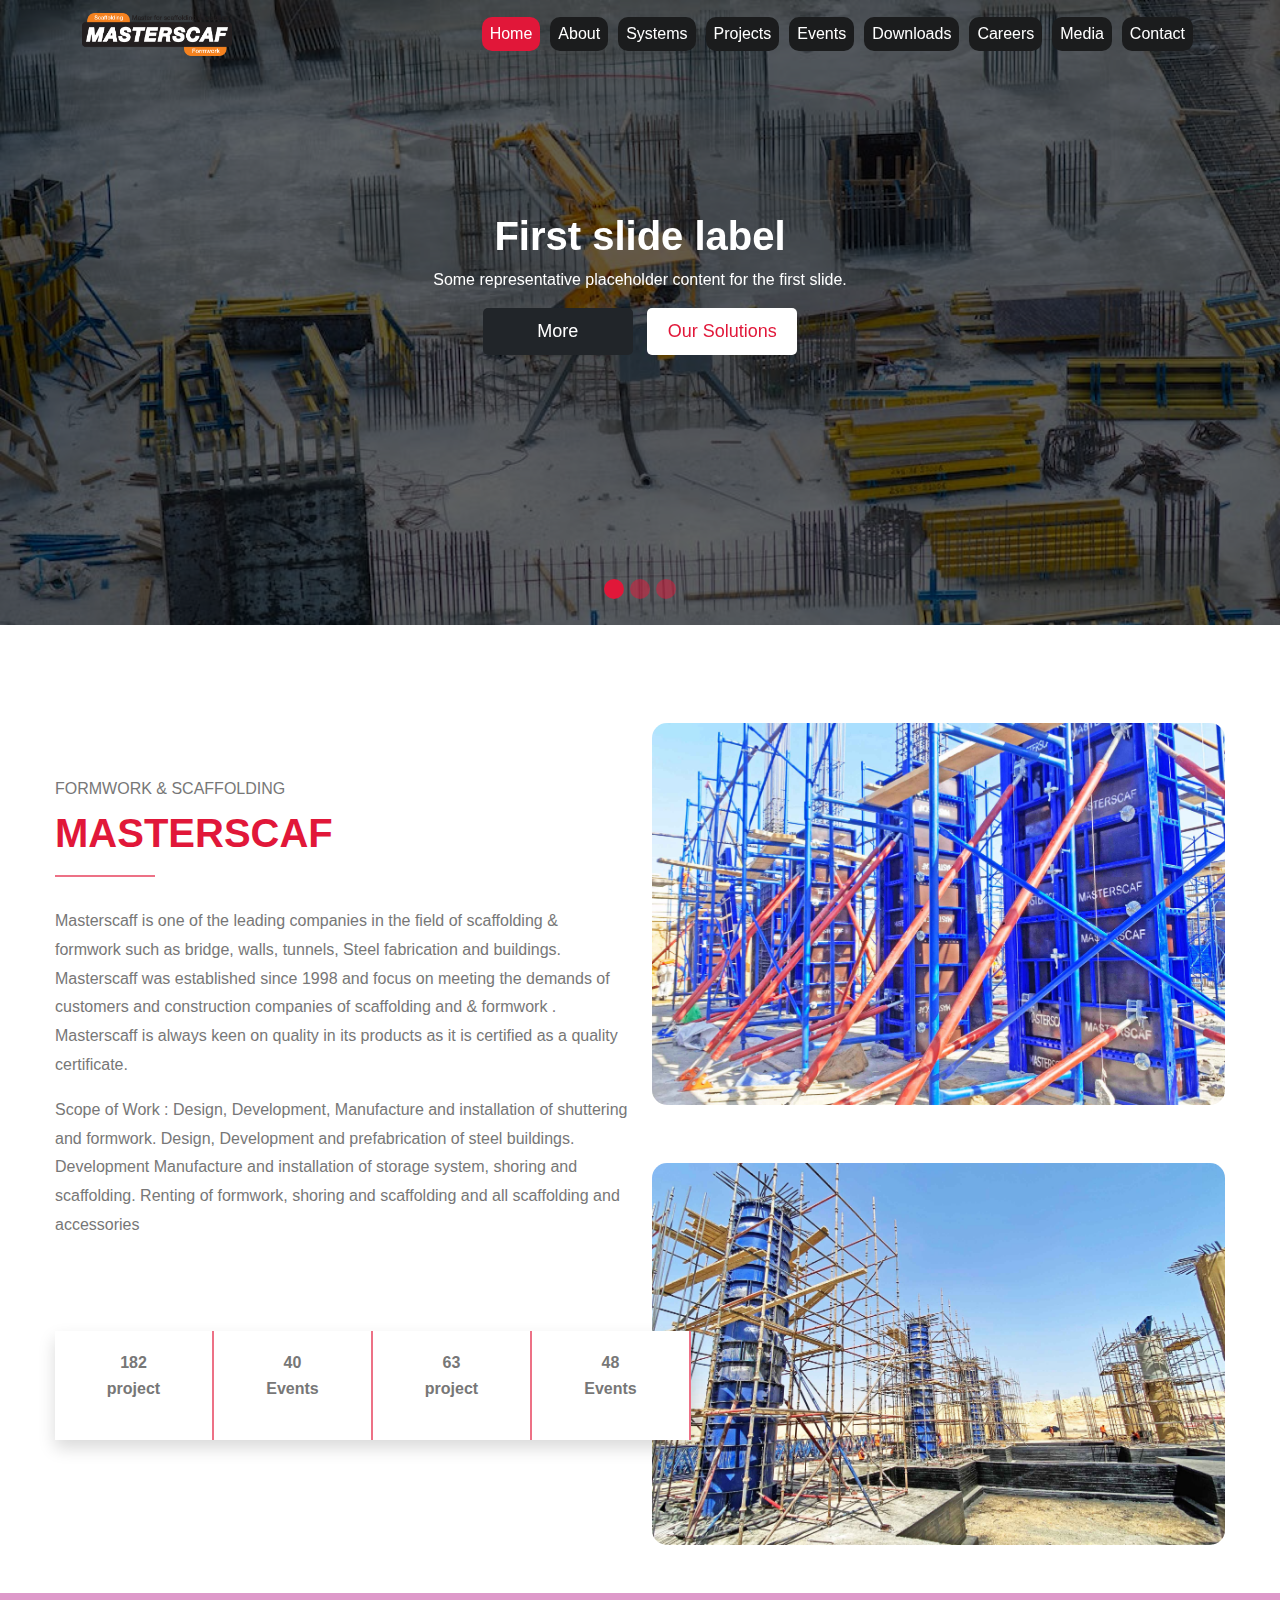
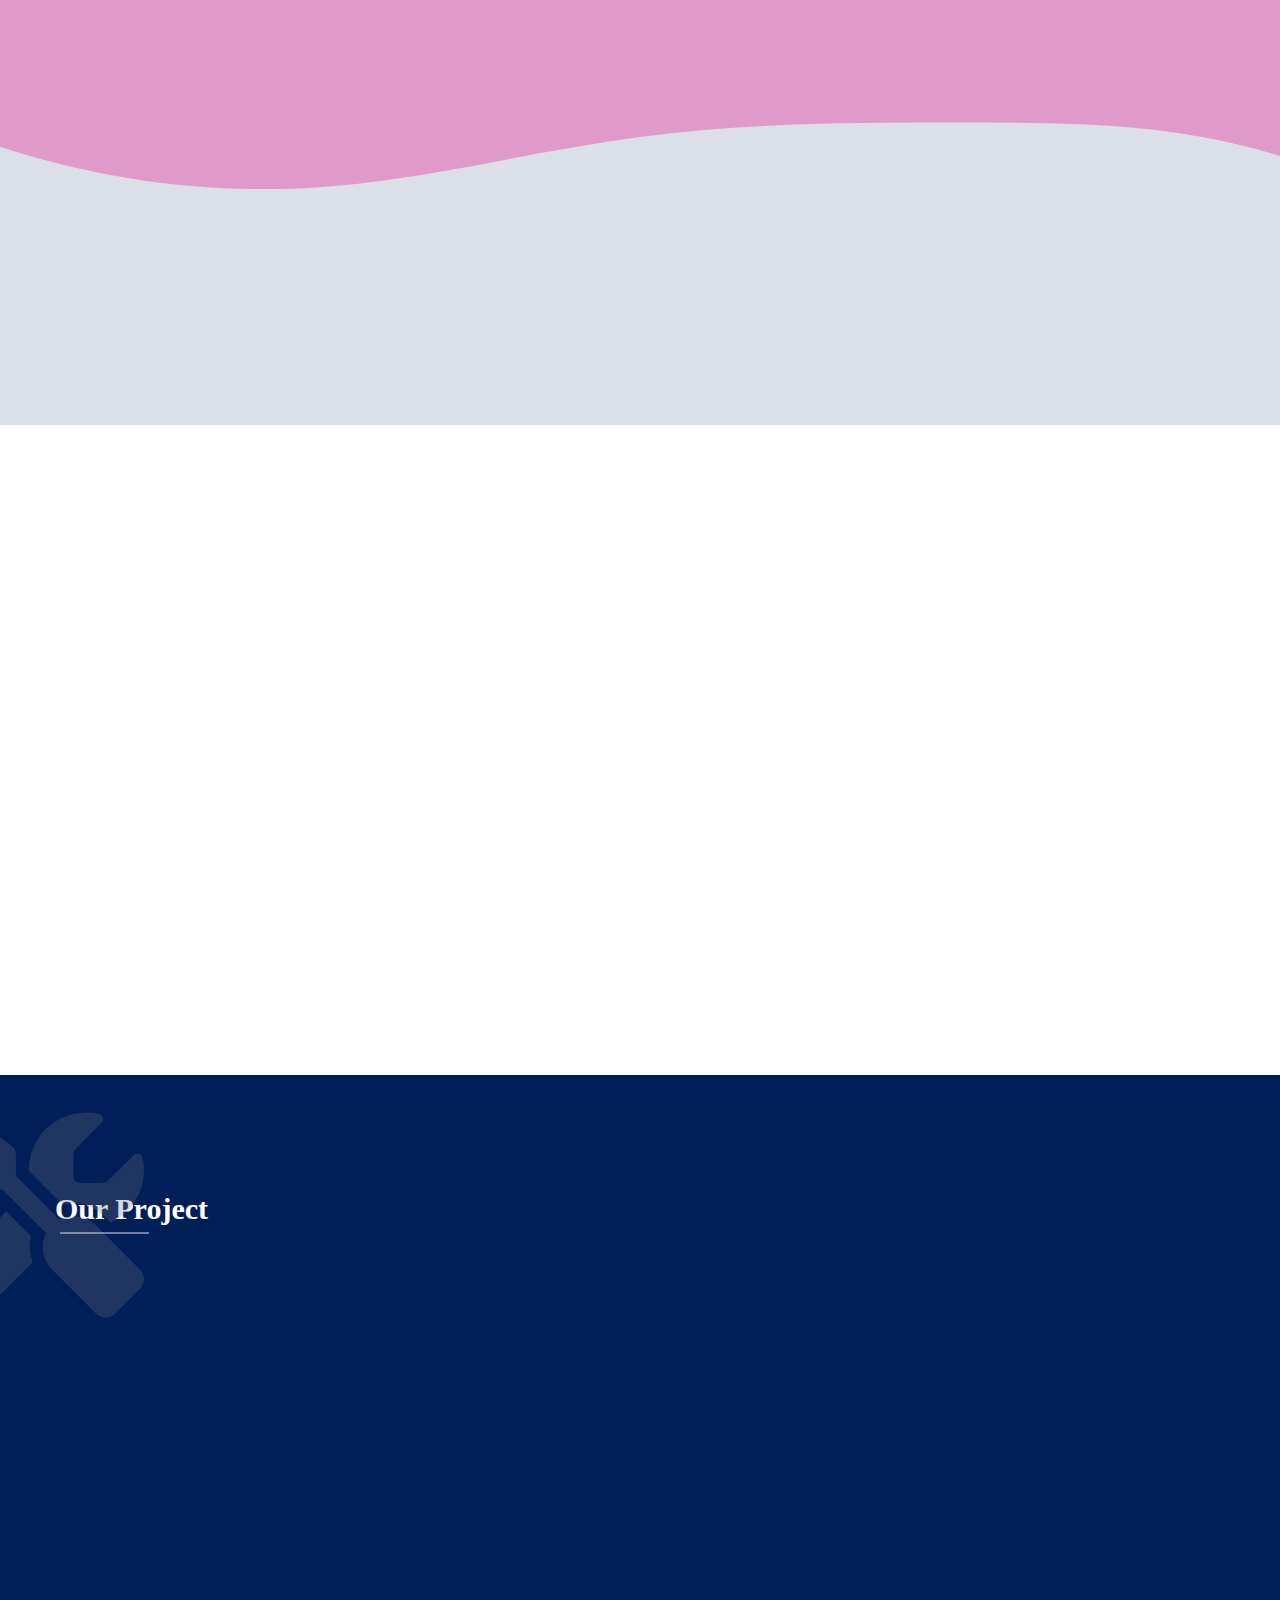
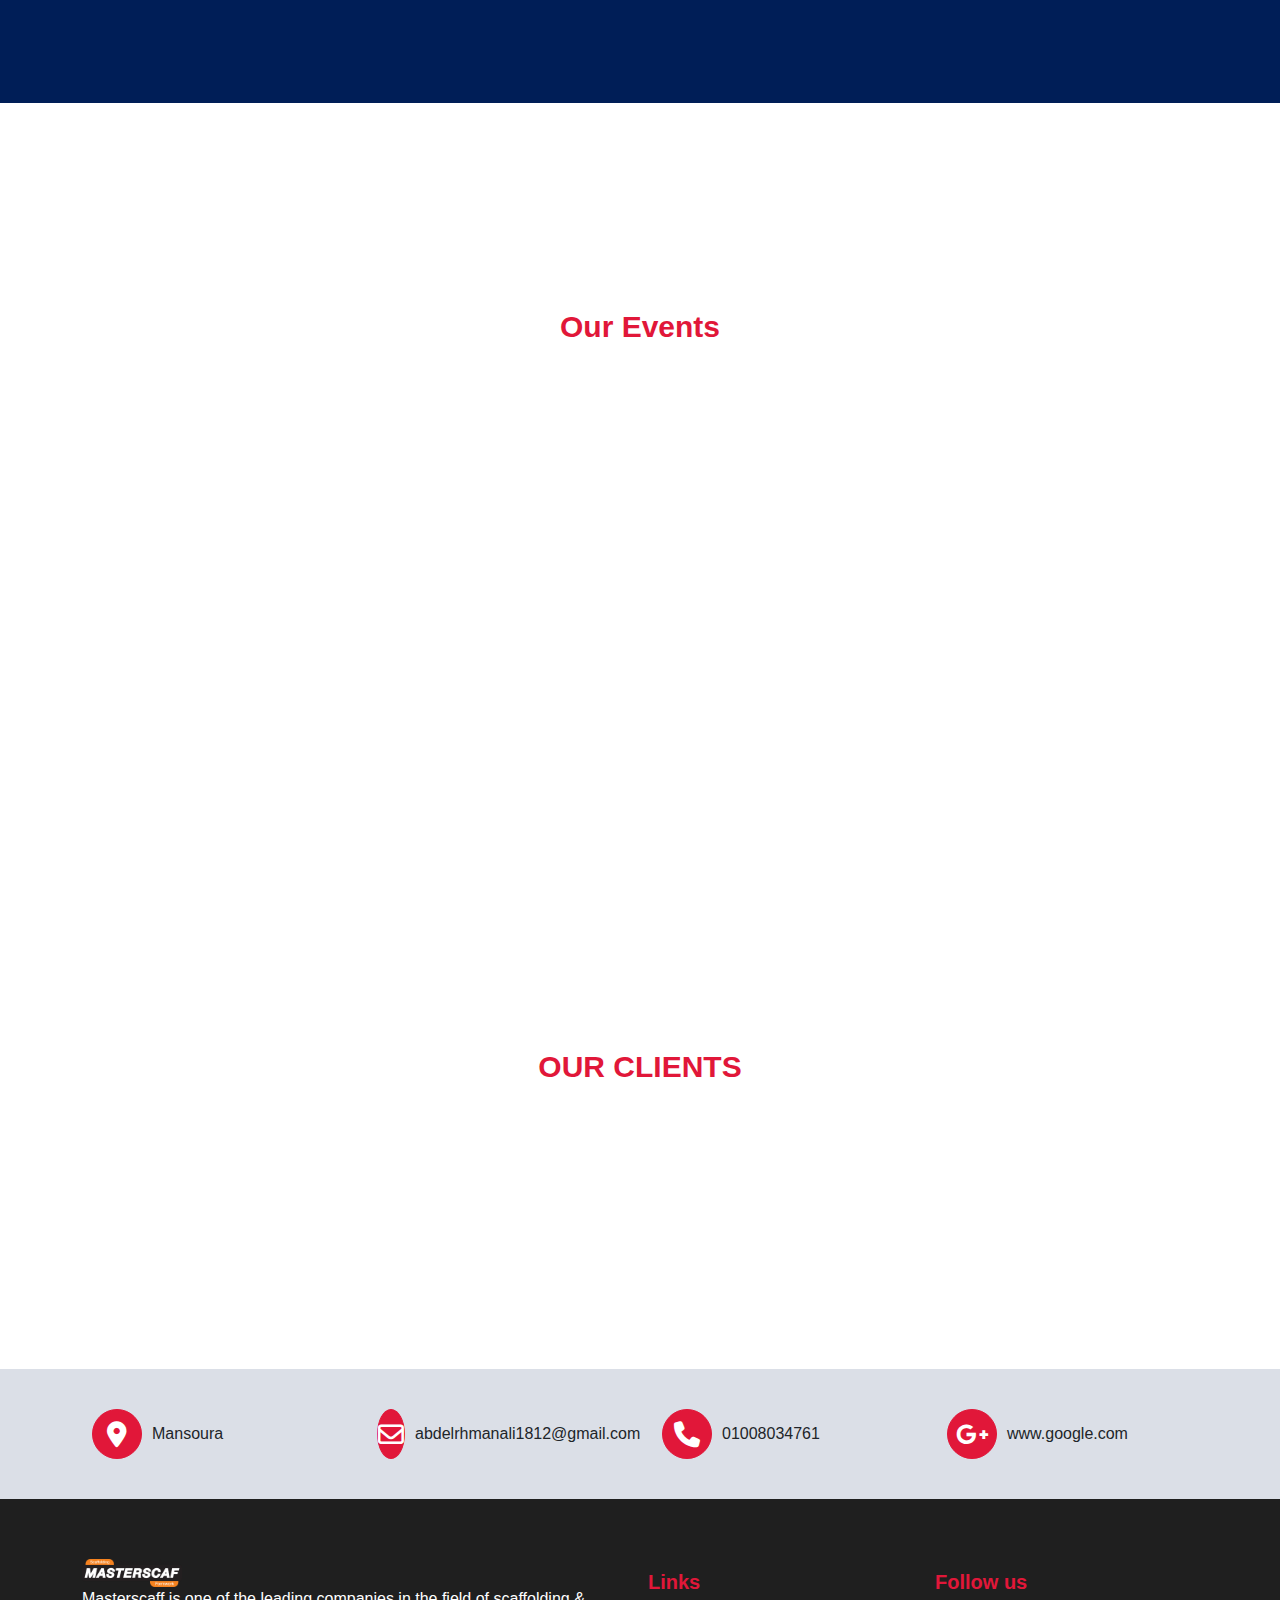
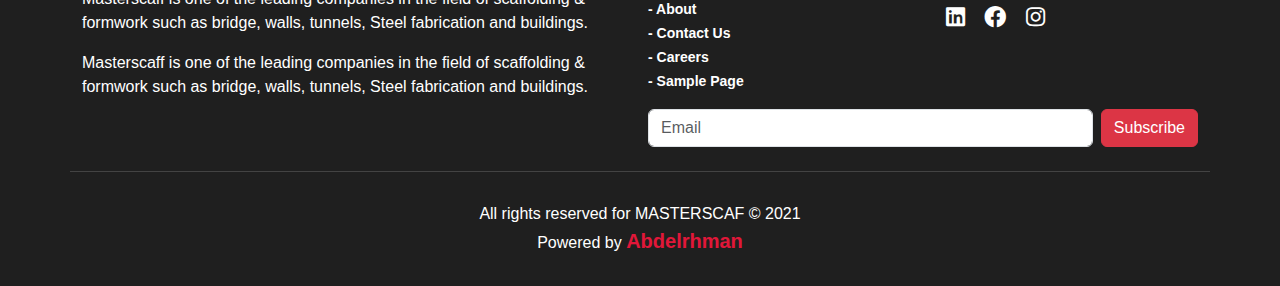
==== commit 8b528da8: "first-commit" ====
--- a/index.html
+++ b/index.html
@@ -199,79 +199,77 @@
 
   </section>
 
-  <div class="ser">
+  <div class="ser overflow-hidden">
     <div class="container">
-      <div class="row">
-        <!-- Ser -->
-        <div class="row g-5  about-service ">
-          <div class="col-12 col-md-6 col-lg-3 wow animate__animated animate__zoomIn animate__slow  ">
-            <div class="d-flex justify-content-center align-items-center flex-column bg-body-secondary element">
-              <div class="overlay ">
-              </div>
-              <div class="icon mb-3 ">
-                <i class="fa-solid fa-screwdriver-wrench "></i>
-              </div>
-              <div class="text text-center ">
-                <h6>Engineering Services</h6>
-                <p>masterscaff engineering department is capable to and out the best solution for concrete structure
-                  casting in safe , fast & economically formwork solution ....</p>
-              </div>
-            </div>
-          </div>
-
-
-          <div
-            class="col-12 col-md-6 col-lg-3 wow animate__animated animate__zoomIn animate__slow wow animate__animated animate__zoomIn animate__slow">
-            <div class="d-flex justify-content-center align-items-center flex-column bg-body-secondary element">
-              <div class="overlay ">
-              </div>
-              <div class="icon mb-3">
-                <i class="fa-solid fa-screwdriver-wrench "></i>
-              </div>
-              <div class="text text-center">
-                <h6>Engineering Services</h6>
-                <p>masterscaff engineering department is capable to and out the best solution for concrete structure
-                  casting in safe , fast & economically formwork solution ....</p>
-              </div>
-            </div>
-          </div>
-
-
-          <div class="col-12 col-md-6 col-lg-3 wow animate__animated animate__zoomIn animate__slow">
-            <div class="d-flex justify-content-center align-items-center flex-column bg-body-secondary element">
-              <div class="overlay ">
-              </div>
-              <div class="icon mb-3">
-                <i class="fa-solid fa-screwdriver-wrench "></i>
-              </div>
-              <div class="text text-center">
-                <h6>Engineering Services</h6>
-                <p>masterscaff engineering department is capable to and out the best solution for concrete structure
-                  casting in safe , fast & economically formwork solution ....</p>
-              </div>
-            </div>
-          </div>
-
-
-          <div class="col-12 col-md-6 col-lg-3 wow animate__animated animate__zoomIn animate__slow">
-            <div class="d-flex justify-content-center align-items-center flex-column bg-body-secondary element">
-              <div class="overlay ">
-              </div>
-              <div class="icon mb-3">
-                <i class="fa-solid fa-screwdriver-wrench "></i>
-              </div>
-              <div class="text text-center">
-                <h6>Engineering Services</h6>
-                <p>masterscaff engineering department is capable to and out the best solution for concrete structure
-                  casting in safe , fast & economically formwork solution ....</p>
-              </div>
-            </div>
-          </div>
-
-
-        </div>
-
-      </div>
+      <!-- Ser -->
+      <div class="row g-5  about-service ">
+        <div class="col-12 col-md-6 col-lg-3 wow animate__animated animate__zoomIn animate__slow  ">
+          <div class="d-flex justify-content-center align-items-center flex-column bg-body-secondary element">
+            <div class="overlay ">
+            </div>
+            <div class="icon mb-3 ">
+              <i class="fa-solid fa-screwdriver-wrench "></i>
+            </div>
+            <div class="text text-center ">
+              <h6>Engineering Services</h6>
+              <p>masterscaff engineering department is capable to and out the best solution for concrete structure
+                casting in safe , fast & economically formwork solution ....</p>
+            </div>
+          </div>
+        </div>
+
+
+        <div
+          class="col-12 col-md-6 col-lg-3 wow animate__animated animate__zoomIn animate__slow wow animate__animated animate__zoomIn animate__slow">
+          <div class="d-flex justify-content-center align-items-center flex-column bg-body-secondary element">
+            <div class="overlay ">
+            </div>
+            <div class="icon mb-3">
+              <i class="fa-solid fa-screwdriver-wrench "></i>
+            </div>
+            <div class="text text-center">
+              <h6>Engineering Services</h6>
+              <p>masterscaff engineering department is capable to and out the best solution for concrete structure
+                casting in safe , fast & economically formwork solution ....</p>
+            </div>
+          </div>
+        </div>
+
+
+        <div class="col-12 col-md-6 col-lg-3 wow animate__animated animate__zoomIn animate__slow">
+          <div class="d-flex justify-content-center align-items-center flex-column bg-body-secondary element">
+            <div class="overlay ">
+            </div>
+            <div class="icon mb-3">
+              <i class="fa-solid fa-screwdriver-wrench "></i>
+            </div>
+            <div class="text text-center">
+              <h6>Engineering Services</h6>
+              <p>masterscaff engineering department is capable to and out the best solution for concrete structure
+                casting in safe , fast & economically formwork solution ....</p>
+            </div>
+          </div>
+        </div>
+
+
+        <div class="col-12 col-md-6 col-lg-3 wow animate__animated animate__zoomIn animate__slow">
+          <div class="d-flex justify-content-center align-items-center flex-column bg-body-secondary element">
+            <div class="overlay ">
+            </div>
+            <div class="icon mb-3">
+              <i class="fa-solid fa-screwdriver-wrench "></i>
+            </div>
+            <div class="text text-center">
+              <h6>Engineering Services</h6>
+              <p>masterscaff engineering department is capable to and out the best solution for concrete structure
+                casting in safe , fast & economically formwork solution ....</p>
+            </div>
+          </div>
+        </div>
+
+
+      </div>
+
     </div>
   </div>
 
@@ -586,7 +584,7 @@
       <!-- =======////========= -->
       <div class="row copy text-center">
         <p>All rights reserved for MASTERSCAF © 2021</p>
-        <p> Powered by <span class="bg-heaing">Factory Yard </span> </p>
+        <p> Powered by <span class="bg-heaing">Abdelrhman</span> </p>
       </div>
     </div>
   </footer>
--- a/scss/index.css
+++ b/scss/index.css
@@ -1,19 +1,19 @@
 @import url("https://fonts.googleapis.com/css2?family=Encode+Sans+Expanded:wght@300&display=swap");
 /* ===================== Variable ===============  */
 .layout-page, .contact-us .layout, .media .layout, .sec-download .layout, .events .layout, .project .layout, .sytem .layout, .about-us .layout {
-  position: absolute;
-  background-color: rgba(0, 0, 0, 0.71);
   width: 100%;
   height: 100%;
   display: flex;
+  position: absolute;
+  align-items: center;
   justify-content: start;
-  align-items: center;
+  background-color: rgba(0, 0, 0, 0.71);
 }
 .layout-page .text, .contact-us .layout .text, .media .layout .text, .sec-download .layout .text, .events .layout .text, .project .layout .text, .sytem .layout .text, .about-us .layout .text {
+  color: #fff;
   max-width: 600px;
+  border-top-right-radius: 30px;
   background-color: rgba(242, 242, 242, 0.3607843137);
-  color: #fff;
-  border-top-right-radius: 30px;
   border-bottom-right-radius: 30px;
 }
 .layout-page .text p, .contact-us .layout .text p, .media .layout .text p, .sec-download .layout .text p, .events .layout .text p, .project .layout .text p, .sytem .layout .text p, .about-us .layout .text p {
@@ -59,10 +59,9 @@
 
 .specail_h1 {
   margin: 0;
-  text-align: center;
   color: #777;
   font-weight: 200;
-  font-family: cursive;
+  text-align: center;
 }
 
 .bg-heaing {
@@ -76,16 +75,16 @@
 .imgHtml {
   width: 500px;
   height: 300px;
+  box-sizing: 100% 100%;
+  background-position: center;
   background-image: url(../image/port1.jpg);
-  background-position: center;
-  box-sizing: 100% 100%;
 }
 
 .imgHtml i {
   cursor: pointer;
 }
 
-/* ===================== Navbar ===============  */
+/* =============== Navbar ===============  */
 nav {
   z-index: 9999999 !important;
   /* Ul */
@@ -148,7 +147,7 @@
 }
 
 /* =================================== Home Page ========================================================= */
-/* ===================== Header ===============  */
+/* ************* Header *************  */
 header .home {
   position: relative;
   /* carousel */
@@ -233,7 +232,7 @@
   border-radius: 50%;
 }
 
-/* ===================== About ===============  */
+/* ************* About *************  */
 .about .container {
   max-width: 1210px;
   padding: 0 20px;
@@ -345,19 +344,19 @@
   color: rgba(225, 23, 57, 0.6117647059);
 }
 
+/* ************* Ser..Home ************* */
 .ser {
+  background-size: cover;
+  background-position: center;
   background-color: rgba(0, 30, 87, 0.1411764706);
   background-image: url("../image/wave.svg");
-  background-position: center;
-  background-size: cover;
 }
 .ser .about-service {
-  padding-bottom: 100px;
+  padding: 100px 0;
 }
 .ser .about-service .element {
   border-top-left-radius: 30px;
   border-top-right-radius: 30px;
-  padding: 20px 5px;
   position: relative;
 }
 .ser .about-service .element h6 {
@@ -420,33 +419,7 @@
   height: 100%;
 }
 
-.contacts-home {
-  padding: 30px 0;
-  background-color: rgba(0, 30, 87, 0.1411764706);
-}
-.contacts-home .item {
-  display: flex;
-  align-items: center;
-  margin: 10px 0;
-}
-.contacts-home .item p {
-  margin: 0;
-}
-.contacts-home .item .icon {
-  width: 50px;
-  height: 50px;
-  color: #fff;
-  font-size: 26px;
-  background-color: #e11739;
-  border: 1px solid #e11739;
-  display: flex;
-  justify-content: center;
-  align-items: center;
-  border-radius: 50%;
-  margin: 0 10px;
-}
-
-/* ===================== sectio-project ===============  */
+/* ************* sectio-project *************  */
 .our-projects {
   background-color: #001e57;
 }
@@ -729,21 +702,21 @@
 
 /* ===================== contact ===============  */
 .contact .icon {
-  background-color: #e11739;
   width: 50px;
   height: 50px;
+  color: #fff;
   display: flex;
-  justify-content: center;
   align-items: center;
   border-radius: 50%;
-  border: 1px solid #BE2623;
-  color: #fff;
-}
-
-/* =========== page about-us ================= */
+  border: 1px solid #e11739;
+  justify-content: center;
+  background-color: #e11739;
+}
+
+/* =================================== page about-us =================================== */
 .about-us {
+  width: 100%;
   height: 60vh;
-  width: 100%;
   position: relative;
   background-size: cover;
   background-color: #000;
@@ -1006,7 +979,7 @@
   transform: translate(5px, 14px);
 }
 
-/* *************** sytem page *************** */
+/* =================================== sytem page =================================== */
 .sytem {
   background: url("../image/system/main.jpg");
   height: 60vh;
@@ -1124,7 +1097,7 @@
   color: #fff;
 }
 
-/* *************** Project Page *************** */
+/* =================================== Project Page =================================== */
 .project {
   height: 60vh;
   width: 100%;
@@ -1256,7 +1229,7 @@
   color: #e11739 !important;
 }
 
-/* ***************  project-id *************** */
+/* ===================================  project-id =================================== */
 .project-id .imagee {
   position: relative;
   padding-bottom: 20px;
@@ -1300,7 +1273,7 @@
   color: #e11739;
 }
 
-/* *************** event page *************** */
+/* =================================== event page =================================== */
 .events {
   width: 100%;
   height: 60vh;
@@ -1310,7 +1283,7 @@
   background-position: center center;
   background: url("../image/events/main.jpg");
 }
-/* *************** Downloads page *************** */
+/* =================================== Downloads page =================================== */
 .sec-download {
   height: 60vh;
   width: 100%;
@@ -1320,7 +1293,7 @@
   background-position: center center;
   background: url("../image/dwounload/main.jpg");
 }
-/* *************** Media page *************** */
+/* =================================== Media page =================================== */
 .media {
   background: url("../image/media.jpg");
   height: 60vh;
@@ -1366,7 +1339,7 @@
   background-color: rgba(0, 0, 0, 0.568627451);
 }
 
-/* *************** Contacts page *************** */
+/* =================================== Contacts page =================================== */
 .contact-us {
   height: 60vh;
   width: 100%;
@@ -1484,7 +1457,34 @@
   border-radius: 5px;
 }
 
-/* ===================== Footer ===============  */
+/* **********  Main Contacts  ********** */
+.contacts-home {
+  padding: 30px 0;
+  background-color: rgba(0, 30, 87, 0.1411764706);
+}
+.contacts-home .item {
+  display: flex;
+  margin: 10px 0;
+  align-items: center;
+}
+.contacts-home .item p {
+  margin: 0;
+}
+.contacts-home .item .icon {
+  width: 50px;
+  height: 50px;
+  color: #fff;
+  font-size: 26px;
+  background-color: #e11739;
+  border: 1px solid #e11739;
+  display: flex;
+  justify-content: center;
+  align-items: center;
+  border-radius: 50%;
+  margin: 0 10px;
+}
+
+/* =================================== Footer ===================================  */
 footer {
   overflow: hidden;
   position: relative;
